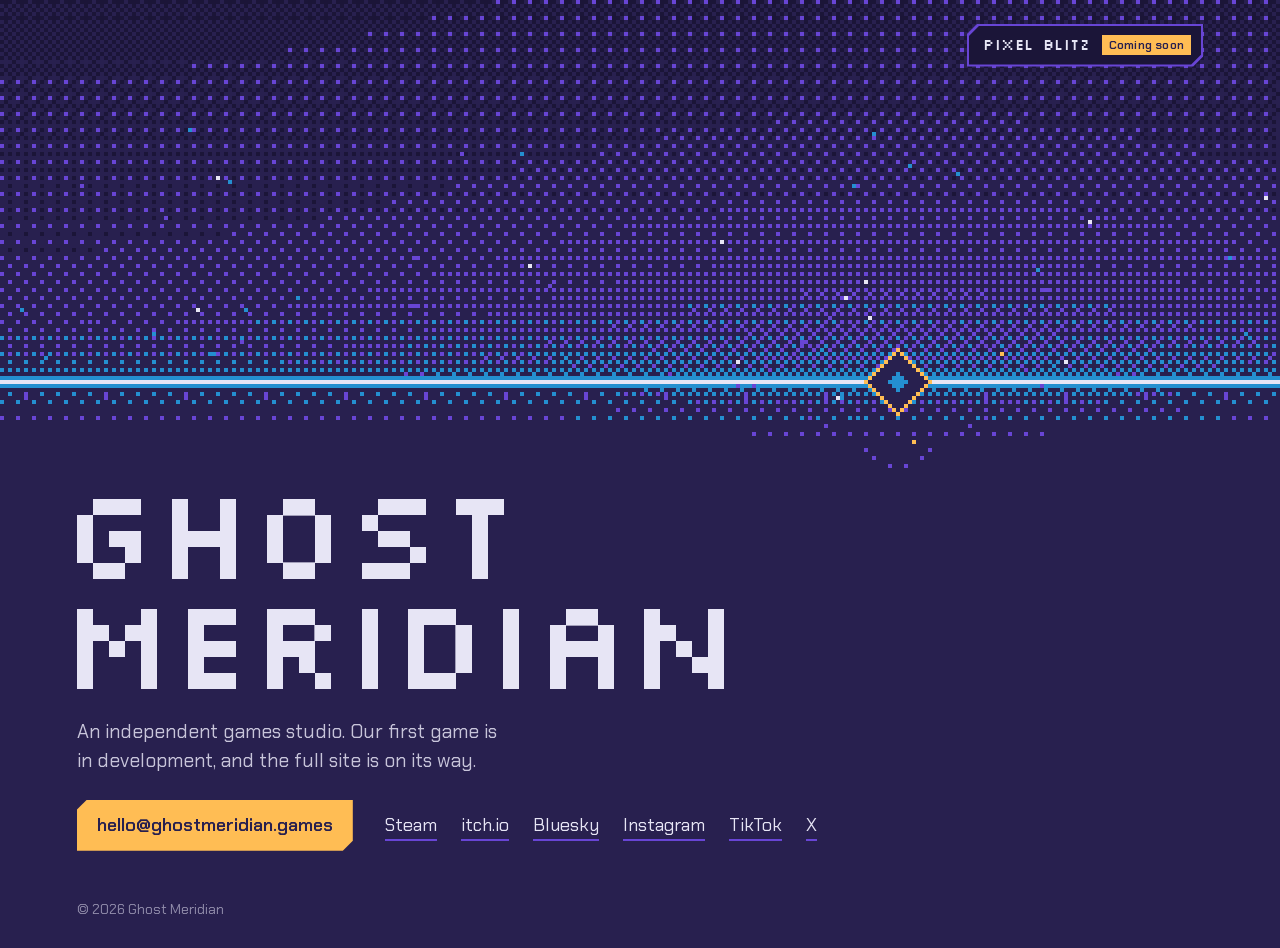
==== index.html @ 76803624 "Add the Pixel Blitz coming-soon page and a homepage tab for it; tidy the wordmark spacing" ====
<!doctype html>
<html lang="en-GB">
<head>
<meta charset="utf-8">
<meta name="viewport" content="width=device-width, initial-scale=1">
<title>Ghost Meridian</title>
<meta name="description" content="Ghost Meridian is an independent games studio. Our first game is in development.">
<meta name="theme-color" content="#28204F">
<meta property="og:type" content="website">
<meta property="og:url" content="https://ghostmeridian.games/">
<meta property="og:title" content="Ghost Meridian">
<meta property="og:description" content="An independent games studio. Our first game is in development.">
<link rel="icon" href="data:image/svg+xml,%3Csvg xmlns='http://www.w3.org/2000/svg' viewBox='0 0 16 16' shape-rendering='crispEdges'%3E%3Crect width='16' height='16' fill='%2328204F'/%3E%3Cpath d='M8 1L15 8L8 15L1 8Z' fill='%23FFBD54'/%3E%3Cpath d='M8 4L12 8L8 12L4 8Z' fill='%2328204F'/%3E%3Crect x='7' y='7' width='2' height='2' fill='%23E7E5F5'/%3E%3C/svg%3E">
<link rel="preconnect" href="https://fonts.googleapis.com">
<link rel="preconnect" href="https://fonts.gstatic.com" crossorigin>
<link href="https://fonts.googleapis.com/css2?family=Chakra+Petch:wght@400;600&family=Silkscreen&display=swap" rel="stylesheet">
<style>
  :root {
    /* Ghost Meridian colours */
    --void: #28204F;
    --void-deep: #1B1538;
    --violet: #6845D5;
    --plasma: #248FD0;
    --solar: #FFBD54;
    --pearl: #E7E5F5;
    --gutter: clamp(20px, 6vw, 96px);
    --cut: 10px;
  }

  * { box-sizing: border-box; }

  html, body {
    margin: 0;
    background: var(--void);
    color: var(--pearl);
  }

  body {
    font-family: "Chakra Petch", system-ui, sans-serif;
    font-size: 18px;
    line-height: 1.5;
    -webkit-font-smoothing: antialiased;
  }

  .hero {
    position: relative;
    min-height: 100vh;
    min-height: 100svh;
    display: flex;
    flex-direction: column;
    overflow: hidden;
  }

  #field {
    position: absolute;
    inset: 0;
    width: 100%;
    height: 100%;
    image-rendering: pixelated;
    image-rendering: crisp-edges;
    z-index: 0;
  }

  .sky {
    flex: none;
    height: 42vh;
    height: 42svh;
    min-height: 240px;
  }

  .anchor { height: 0; }

  .content {
    position: relative;
    z-index: 1;
    flex: 1;
    display: flex;
    flex-direction: column;
    gap: 24px;
    padding: 40px var(--gutter) 28px;
  }

  .wordmark {
    margin: 0;
    font-family: "Silkscreen", "Chakra Petch", monospace;
    font-weight: 400;
    font-size: clamp(50px, 10vw, 128px);
    line-height: 0.86;
    letter-spacing: -0.01em;
    color: var(--pearl);
  }

  .wordmark span { display: block; }

  .intro {
    margin: 0;
    max-width: 36ch;
    font-size: clamp(17px, 1.5vw, 20px);
    color: rgba(231, 229, 245, 0.84);
  }

  .actions {
    display: flex;
    flex-wrap: wrap;
    align-items: center;
    gap: 16px 32px;
  }

  a {
    color: var(--pearl);
    text-decoration: none;
  }

  a:focus-visible {
    outline: 2px solid var(--solar);
    outline-offset: 4px;
  }

  /* Primary action: a cut-corner plate, drawn on a pseudo-element so the
     focus outline isn't clipped away */
  .email {
    position: relative;
    isolation: isolate;
    display: inline-block;
    padding: 12px 20px;
    font-weight: 600;
    color: var(--void);
  }

  .email::before {
    content: "";
    position: absolute;
    inset: 0;
    z-index: -1;
    background: var(--solar);
    clip-path: polygon(var(--cut) 0, 100% 0, 100% calc(100% - var(--cut)), calc(100% - var(--cut)) 100%, 0 100%, 0 var(--cut));
  }

  .email:hover::before { background: var(--pearl); }

  .socials {
    display: flex;
    flex-wrap: wrap;
    gap: 8px 24px;
    margin: 0;
    padding: 0;
    list-style: none;
  }

  .socials a {
    border-bottom: 2px solid var(--violet);
    padding-bottom: 2px;
  }

  .socials a:hover {
    color: var(--solar);
    border-color: var(--solar);
  }

  footer {
    margin-top: auto;
    padding-top: 24px;
    font-size: 14px;
    color: rgba(231, 229, 245, 0.55);
  }

  /* One load moment: the meridian draws across, then the name resolves */
  @media (prefers-reduced-motion: no-preference) {
    .wordmark span {
      clip-path: inset(0 100% 0 0);
      animation: resolve 0.8s steps(12, end) forwards;
      animation-delay: 1.15s;
    }
    .wordmark span + span { animation-delay: 1.3s; }

    .intro, .actions, footer, .tabs {
      opacity: 0;
      animation: arrive 0.4s steps(4, end) forwards;
      animation-delay: 2s;
    }
  }

  @keyframes resolve { to { clip-path: inset(0 0 0 0); } }
  @keyframes arrive { to { opacity: 1; } }

  @media (max-width: 640px) {
    .sky { height: 40vh; height: 40svh; min-height: 220px; }
    .content { gap: 24px; padding-top: 36px; }
    .socials { gap: 8px 18px; }
  }

  /* Room under the meridian, and the wordmark lined up with the text below.
     Silkscreen draws each letter 0.12em in from its edge, so the name steps
     back by that much. */
  .content { padding-top: clamp(56px, 7.5vw, 112px); }
  .wordmark { margin-left: -0.12em; }

  /* Studio tabs, top right over the sky. Each tab is a cut-corner frame:
     a Violet edge (::before) with deep Void inside it (::after); the edge
     turns Solar on hover, like the links. */
  .tabs {
    position: absolute;
    z-index: 2;
    top: 0;
    left: 0;
    right: 0;
    display: flex;
    flex-wrap: wrap;
    justify-content: flex-end;
    gap: 12px;
    margin: 0;
    padding: 24px var(--gutter) 0;
    list-style: none;
  }

  .tab {
    position: relative;
    isolation: isolate;
    display: inline-flex;
    align-items: center;
    gap: 12px;
    padding: 10px 12px 10px 16px;
    font-family: "Silkscreen", "Chakra Petch", monospace;
    font-size: 15px;
    letter-spacing: 0.04em;
  }

  .tab::before,
  .tab::after {
    content: "";
    position: absolute;
    z-index: -1;
    clip-path: polygon(var(--cut) 0, 100% 0, 100% calc(100% - var(--cut)), calc(100% - var(--cut)) 100%, 0 100%, 0 var(--cut));
  }

  .tab::before { inset: 0; background: var(--violet); }
  .tab::after { inset: 2px; background: var(--void-deep); }
  .tab:hover::before { background: var(--solar); }

  .tab-tag {
    padding: 3px 7px;
    font-family: "Chakra Petch", system-ui, sans-serif;
    font-size: 12px;
    font-weight: 600;
    letter-spacing: 0.02em;
    line-height: 1.2;
    color: var(--void);
    background: var(--solar);
  }

  @media (max-width: 640px) {
    .content { padding-top: 48px; }
    .tabs { padding-top: 16px; }
    .tab { font-size: 13px; padding: 8px 10px 8px 12px; gap: 10px; }
  }
</style>
</head>
<body>
  <main class="hero">
    <canvas id="field" aria-hidden="true"></canvas>

    <nav aria-label="Ghost Meridian">
      <ul class="tabs">
        <li><a class="tab" href="/pixelblitz/">Pixel Blitz <span class="tab-tag">Coming soon</span></a></li>
      </ul>
    </nav>
    <div class="sky"></div>
    <div class="anchor" aria-hidden="true"></div>

    <div class="content">
      <h1 class="wordmark"><span>Ghost</span><span>Meridian</span></h1>

      <p class="intro">An independent games studio. Our first game is in development, and the full site is on its way.</p>

      <div class="actions">
        <a class="email" href="mailto:hello@ghostmeridian.games">hello@ghostmeridian.games</a>

        <!-- Add each profile as a list item. The list hides itself while empty.
             Example: <li><a href="https://bsky.app/profile/ghostmeridian.games">Bluesky</a></li> -->
        <ul class="socials" aria-label="Ghost Meridian elsewhere">
          <li><a href="https://steamcommunity.com/groups/GhostMeridianGames" rel="me">Steam</a></li>
          <li><a href="https://ghostmeridian.itch.io" rel="me">itch.io</a></li>
          <li><a href="https://bsky.app/profile/ghostmeridiangames.bsky.social" rel="me">Bluesky</a></li>
          <li><a href="https://www.instagram.com/ghostmeridiangames/" rel="me">Instagram</a></li>
          <li><a href="https://www.tiktok.com/@ghostmeridiangames" rel="me">TikTok</a></li>
          <li><a href="https://x.com/Ghost_Meridian" rel="me">X</a></li>
          <!-- <li><a href="YOUTUBE_URL" rel="me">YouTube</a></li> -->
        </ul>
      </div>

      <footer>© 2026 Ghost Meridian</footer>
    </div>
  </main>

<script>
(() => {
  // Hide the socials list until it has links in it
  const socials = document.querySelector('.socials');
  if (socials && !socials.querySelector('li')) socials.hidden = true;

  const canvas = document.getElementById('field');
  if (!canvas || !canvas.getContext) return;
  const ctx = canvas.getContext('2d');
  const hero = document.querySelector('.hero');
  const anchor = document.querySelector('.anchor');
  const bg = document.createElement('canvas');
  const bctx = bg.getContext('2d');
  const motionPreference = window.matchMedia('(prefers-reduced-motion: reduce)');
  let reduce = motionPreference.matches;
  let animationFrame = null;

  const PAL = {
    void:   [40, 32, 79],
    deep:   [27, 21, 56],
    violet: [104, 69, 213],
    plasma: [36, 143, 208],
    solar:  [255, 189, 84],
    pearl:  [231, 229, 245]
  };
  const css = c => `rgb(${c[0]},${c[1]},${c[2]})`;

  // 4x4 ordered dither
  const BAYER = [0, 8, 2, 10, 12, 4, 14, 6, 3, 11, 1, 9, 15, 7, 13, 5].map(v => (v + 0.5) / 16);
  const dith = (x, y) => BAYER[(y & 3) * 4 + (x & 3)];

  let PX, W, H, lineY, dX, R, spreadUp, motes = [];
  const start = performance.now();
  let last = start;

  function layout() {
    PX = window.innerWidth < 640 ? 3 : 4;
    W = Math.max(1, Math.ceil(hero.clientWidth / PX));
    H = Math.max(1, Math.ceil(hero.clientHeight / PX));
    canvas.width = bg.width = W;
    canvas.height = bg.height = H;
    lineY = Math.round(anchor.offsetTop / PX);
    dX = Math.round(W * (W * PX < 640 ? 0.78 : 0.7));
    R = PX === 3 ? 6 : 8;
    spreadUp = Math.max(16, lineY * 0.42);
    paintBackground();
    seedMotes();
  }

  function paintBackground() {
    const img = bctx.createImageData(W, H);
    const d = img.data;
    const spreadP = Math.max(4, lineY * 0.07);
    const spreadDown = Math.max(3, spreadUp * 0.12);
    const spreadX = W * 0.36;

    for (let y = 0; y < H; y++) {
      const above = y <= lineY;
      const dy = Math.abs(y - lineY);
      const sky = above ? Math.pow((lineY - y) / Math.max(1, lineY), 1.6) * 0.6 : 0;
      for (let x = 0; x < W; x++) {
        const t = BAYER[(y & 3) * 4 + (x & 3)];
        const pool = 0.4 + 0.6 * Math.exp(-Math.pow((x - dX) / spreadX, 2));
        const p = Math.exp(-dy / (above ? spreadP : spreadP * 0.5)) * pool * 0.62;
        const v = Math.exp(-dy / (above ? spreadUp : spreadDown)) * pool * 0.5;
        let c = PAL.void;
        if (p > t) c = PAL.plasma;
        else if (v > t) c = PAL.violet;
        else if (sky > t) c = PAL.deep;
        const i = (y * W + x) * 4;
        d[i] = c[0]; d[i + 1] = c[1]; d[i + 2] = c[2]; d[i + 3] = 255;
      }
    }
    bctx.putImageData(img, 0, 0);
  }

  function newMote(anywhere) {
    const r = Math.random();
    return {
      x: Math.random() * W,
      y: anywhere ? lineY - Math.random() * spreadUp * 1.5 : lineY - 2 - Math.random() * 6,
      vy: 1.2 + Math.random() * 3.5,
      drift: (Math.random() - 0.5) * 0.6,
      phase: Math.random() * Math.PI * 2,
      rate: 0.8 + Math.random() * 1.6,
      c: r < 0.2 ? PAL.pearl : r < 0.65 ? PAL.violet : PAL.plasma
    };
  }

  function seedMotes() {
    const n = Math.min(90, Math.round((W * lineY) / 500));
    motes = Array.from({ length: n }, () => newMote(true));
  }

  function px(x, y, c) {
    ctx.fillStyle = css(c);
    ctx.fillRect(x, y, 1, 1);
  }

  // flash: 0 normal; 1 the moment the line strikes (lit plate, pearl rim);
  // 2 the after-glow (a larger pearl core)
  function drawDiamond(t, flash) {
    for (let dy = -R; dy <= R; dy++) {
      const w = R - Math.abs(dy);
      const y = lineY + dy;
      ctx.fillStyle = css(flash === 1 ? PAL.solar : PAL.void);
      ctx.fillRect(dX - w, y, w * 2 + 1, 1);
      ctx.fillStyle = css(flash === 1 ? PAL.pearl : PAL.solar);
      ctx.fillRect(dX - w, y, 1, 1);
      ctx.fillRect(dX + w, y, 1, 1);
    }
    // Core: a slow two-step pulse
    const on = reduce || Math.floor(t / 1.2) % 2 === 0;
    ctx.fillStyle = css(flash ? PAL.pearl : (on ? PAL.pearl : PAL.plasma));
    const cr = flash === 2 ? 3 : 2;
    for (let dy = -cr; dy <= cr; dy++) {
      const w = cr - Math.abs(dy);
      ctx.fillRect(dX - w, lineY + dy, w * 2 + 1, 1);
    }
  }

  // The strike: when the meridian reaches the diamond, a flattened ring of
  // light spreads out and dithers away, a flare runs along the line (and
  // briefly up and down), and sparks fly off and fade pixel by pixel.
  // Sizes follow the diamond's radius, so it scales with PX; the timing is
  // stepped at 20 frames a second, like the rest of the motion.
  let strikeT = null, sparks = [];

  function spawnSparks() {
    const k = R / 8;
    sparks = Array.from({ length: 34 }, () => {
      const a = Math.random() * Math.PI * 2;
      const s = (28 + Math.random() * 62) * k;
      const r = Math.random();
      return {
        x: dX + Math.cos(a) * 3,
        y: lineY + Math.sin(a) * 3,
        vx: Math.cos(a) * s * 1.5,
        vy: Math.sin(a) * s * 0.75 - 6 * k,
        life: 0.55 + Math.random() * 0.75,
        age: 0,
        c: r < 0.3 ? PAL.pearl : r < 0.65 ? PAL.solar : PAL.plasma,
        tail: Math.random() < 0.45
      };
    });
  }

  function drawStrike(t) {
    const a = Math.floor((t - strikeT) * 20) / 20;
    // the ring
    if (a < 0.75) {
      const k = a / 0.75;
      const r = R + 2 + Math.round(k * R * 4.25);
      const fade = 1 - k;
      const c = a < 0.18 ? PAL.pearl : a < 0.4 ? PAL.solar : a < 0.58 ? PAL.plasma : PAL.violet;
      for (let i = 0; i <= r; i++) {
        const ox = i;
        const oy = Math.round((r - i) * 0.6);
        for (const [x, y] of [[dX + ox, lineY - oy], [dX - ox, lineY - oy], [dX + ox, lineY + oy], [dX - ox, lineY + oy]]) {
          if (y >= 0 && y < H && dith(x, y) < fade) px(x, y, c);
        }
      }
    }
    // the flare along the line, and a shorter one up and down
    if (a < 0.5) {
      const L = Math.round(Math.sin(Math.PI * a / 0.5) * R * 8.75);
      const V = Math.round(L * 0.22);
      for (let d = R + 1; d <= R + L; d++) {
        const f = 1 - (d - R) / Math.max(1, L);
        const c = f > 0.6 ? PAL.pearl : PAL.solar;
        if (dith(dX + d, lineY) < f + 0.15) px(dX + d, lineY, c);
        if (dith(dX - d, lineY) < f + 0.15) px(dX - d, lineY, c);
        if (f > 0.5) {
          if (dith(dX + d, lineY - 1) < f - 0.3) px(dX + d, lineY - 1, PAL.solar);
          if (dith(dX - d, lineY + 1) < f - 0.3) px(dX - d, lineY + 1, PAL.solar);
        }
      }
      for (let d = R + 1; d <= R + V; d++) {
        const f = 1 - (d - R) / Math.max(1, V);
        const c = f > 0.5 ? PAL.pearl : PAL.solar;
        if (dith(dX, lineY - d) < f + 0.1) px(dX, lineY - d, c);
        if (dith(dX, lineY + d) < f + 0.1) px(dX, lineY + d, c);
      }
    }
    return a;
  }

  function drawSparks(dt) {
    for (const s of sparks) {
      if (s.age >= s.life) continue;
      s.age += dt;
      const drag = Math.pow(0.12, dt);   // they slow quickly
      s.vx *= drag;
      s.vy = s.vy * drag - 10 * (R / 8) * dt;   // and drift up a touch, like the motes
      const ox = s.x, oy = s.y;
      s.x += s.vx * dt;
      s.y += s.vy * dt;
      const left = 1 - s.age / s.life;
      const x = Math.round(s.x), y = Math.round(s.y);
      if (dith(x, y) < left + 0.1 && (left > 0.35 || Math.floor(s.age * 20) % 2 === 0)) {
        px(x, y, left < 0.3 ? PAL.violet : s.c);
        if (s.tail && left > 0.5) {
          const tx = Math.round((ox + s.x) / 2 - s.vx * 0.02);
          const ty = Math.round((oy + s.y) / 2 - s.vy * 0.02);
          if (tx !== x || ty !== y) px(tx, ty, PAL.plasma);
        }
      }
    }
  }

  function frame(now) {
    animationFrame = null;
    const t = (now - start) / 1000;
    const dt = Math.min(0.05, (now - last) / 1000);
    last = now;

    ctx.drawImage(bg, 0, 0);

    // Motes rising off the meridian
    for (const m of motes) {
      if (!reduce) {
        m.y -= m.vy * dt;
        m.x += m.drift * dt;
        if (m.y < lineY - spreadUp * 1.6 || m.y < 0) Object.assign(m, newMote(false));
      }
      if (Math.sin(t * m.rate + m.phase) > -0.35) {
        ctx.fillStyle = css(m.c);
        ctx.fillRect(Math.round(m.x), Math.round(m.y), 1, 1);
      }
    }

    // The meridian draws across in steps
    const reveal = reduce ? 1 : Math.min(1, t / 1.1);
    const lx = Math.round(W * Math.floor(reveal * 28) / 28);
    ctx.fillStyle = css(PAL.plasma);
    ctx.fillRect(0, lineY - 1, lx, 1);
    ctx.fillRect(0, lineY + 1, lx, 1);
    ctx.fillStyle = css(PAL.pearl);
    ctx.fillRect(0, lineY, lx, 1);

    ctx.fillStyle = css(PAL.violet);
    for (let x = 6; x < lx; x += 20) ctx.fillRect(x, lineY + 3, 1, 2);

    // The strike, once, as the line reaches the diamond (not with reduced motion)
    if (lx >= dX && strikeT === null && !reduce) {
      strikeT = t;
      spawnSparks();
    }
    let flash = 0;
    if (strikeT !== null && !reduce) {
      const a = drawStrike(t);
      flash = a < 0.12 ? 1 : a < 0.45 ? 2 : 0;
    }

    if (lx >= dX) drawDiamond(t, flash);
    if (strikeT !== null && !reduce) drawSparks(dt);

    if (!reduce) animationFrame = requestAnimationFrame(frame);
  }

  let pending = false;
  function onResize() {
    if (pending) return;
    pending = true;
    requestAnimationFrame(() => {
      pending = false;
      layout();
      if (reduce) frame(performance.now());
    });
  }

  motionPreference.addEventListener('change', event => {
    reduce = event.matches;
    if (animationFrame !== null) cancelAnimationFrame(animationFrame);
    if (reduce) sparks = [];
    last = performance.now();
    frame(last);
  });

  layout();
  if (reduce) frame(performance.now());
  else animationFrame = requestAnimationFrame(frame);

  if ('ResizeObserver' in window) new ResizeObserver(onResize).observe(hero);
  else window.addEventListener('resize', onResize);
})();
</script>
</body>
</html>
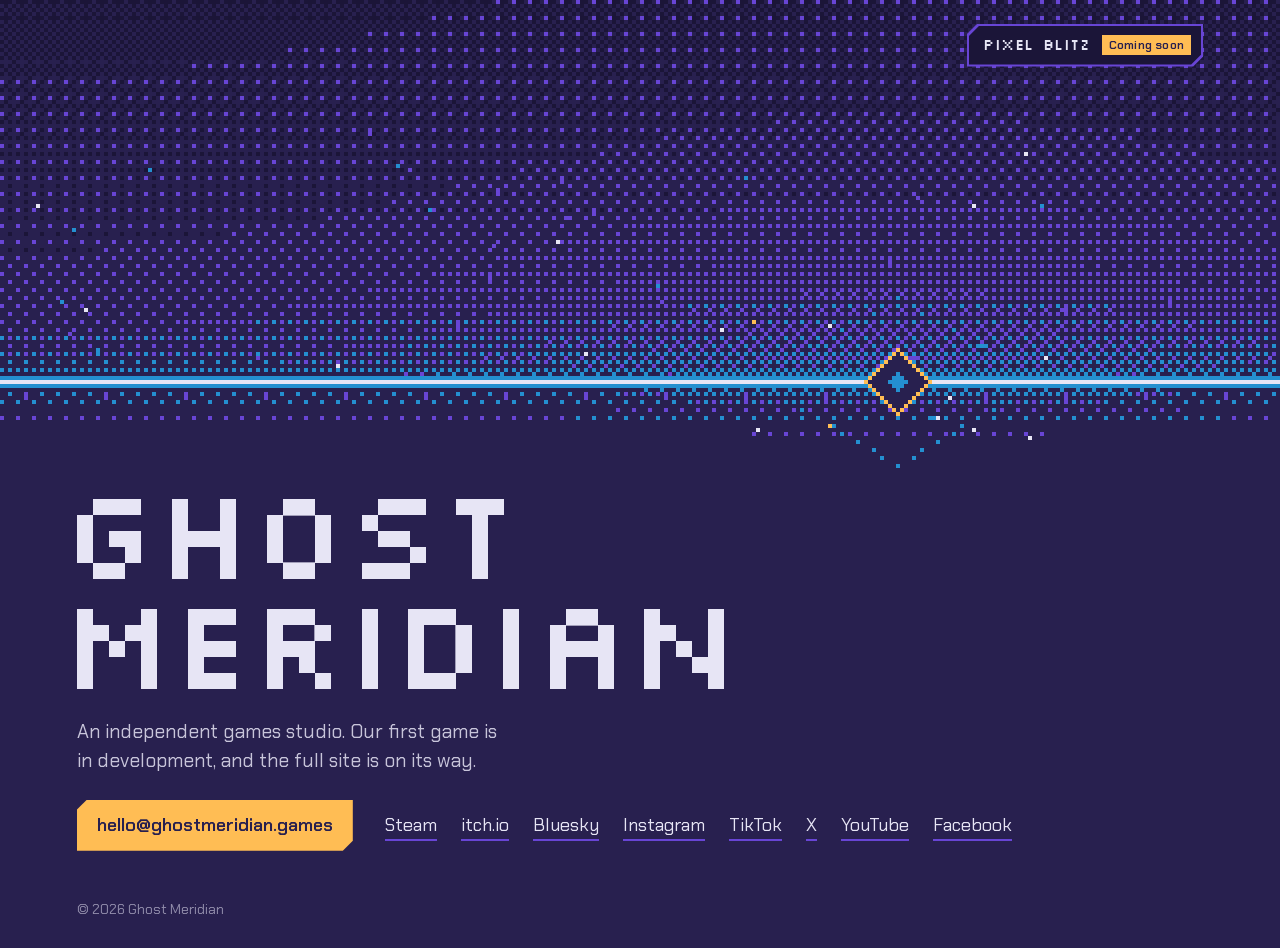
==== commit 81bdf1c6: "Add YouTube and Facebook social links" ====
--- a/index.html
+++ b/index.html
@@ -284,7 +284,8 @@
           <li><a href="https://www.instagram.com/ghostmeridiangames/" rel="me">Instagram</a></li>
           <li><a href="https://www.tiktok.com/@ghostmeridiangames" rel="me">TikTok</a></li>
           <li><a href="https://x.com/Ghost_Meridian" rel="me">X</a></li>
-          <!-- <li><a href="YOUTUBE_URL" rel="me">YouTube</a></li> -->
+          <li><a href="https://www.youtube.com/@GhostMeridianGames" rel="me">YouTube</a></li>
+          <li><a href="https://www.facebook.com/ghostmeridiangames/" rel="me">Facebook</a></li>
         </ul>
       </div>
 
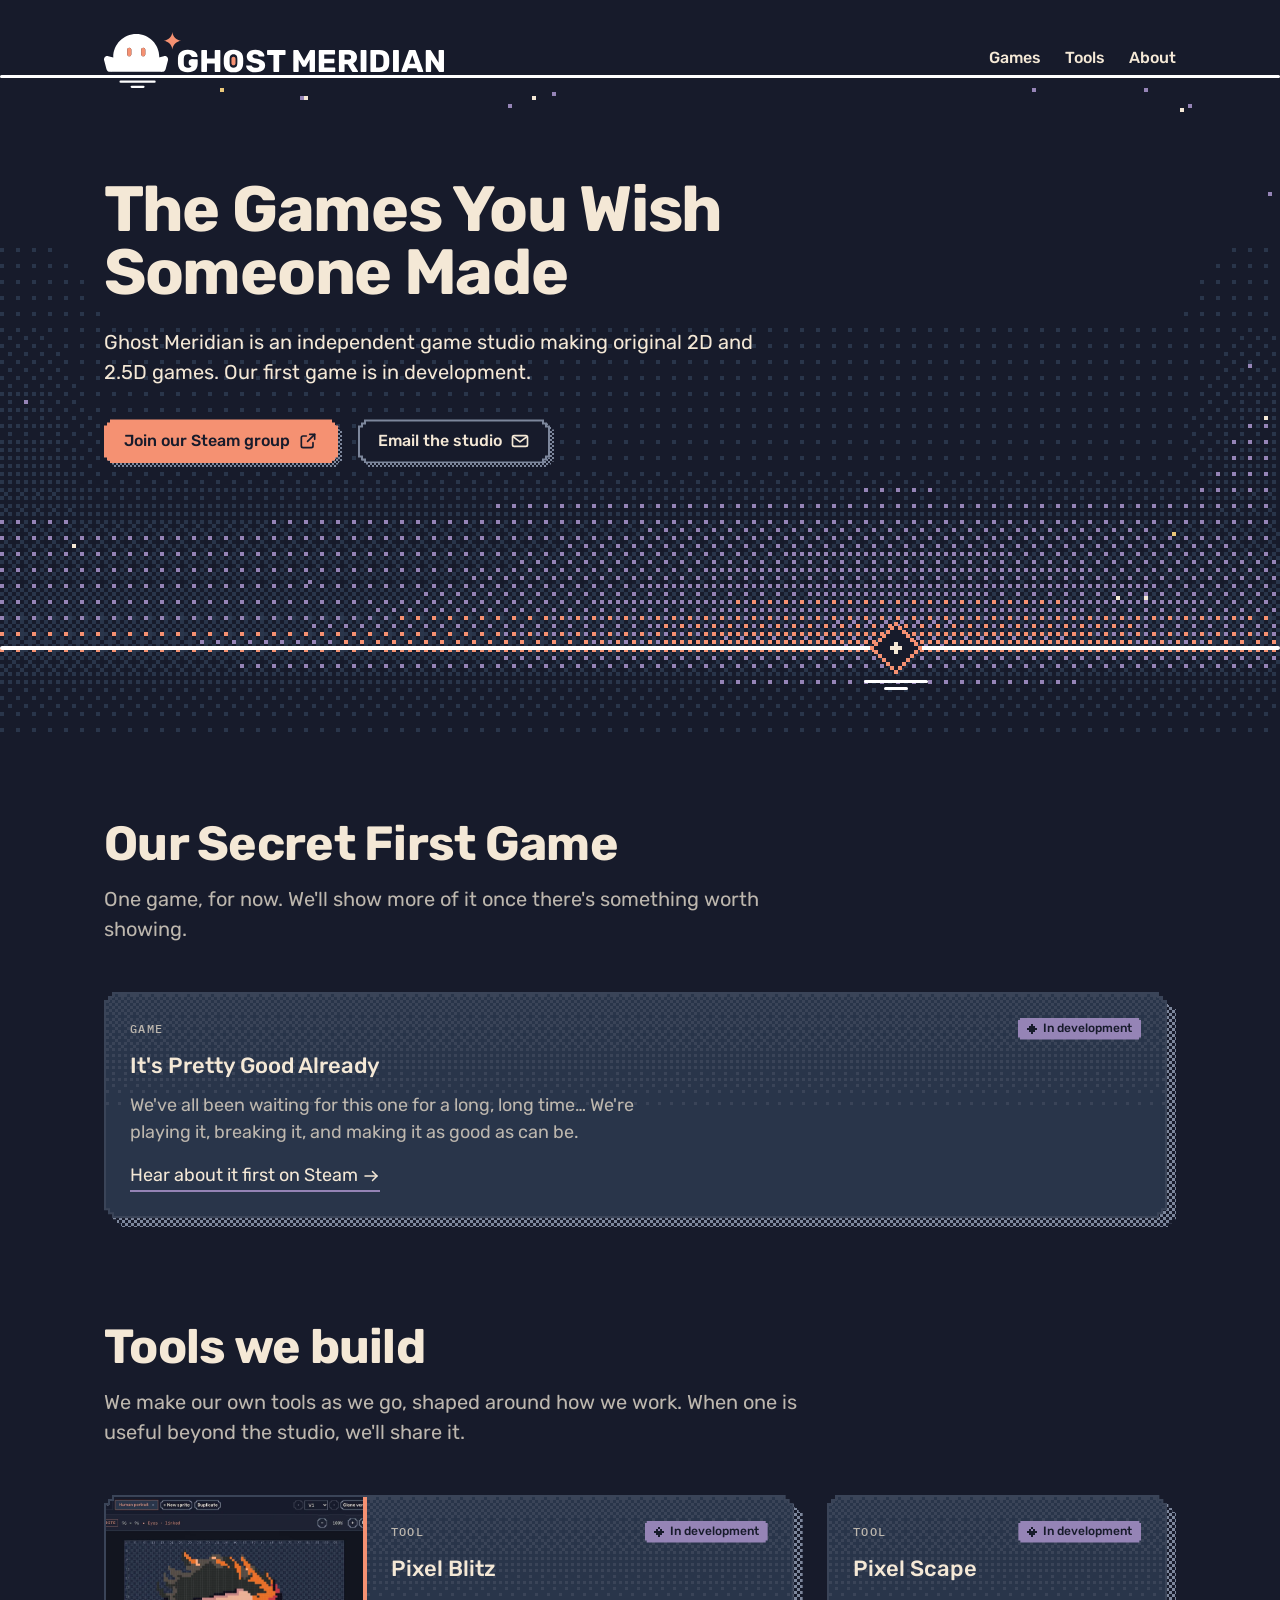
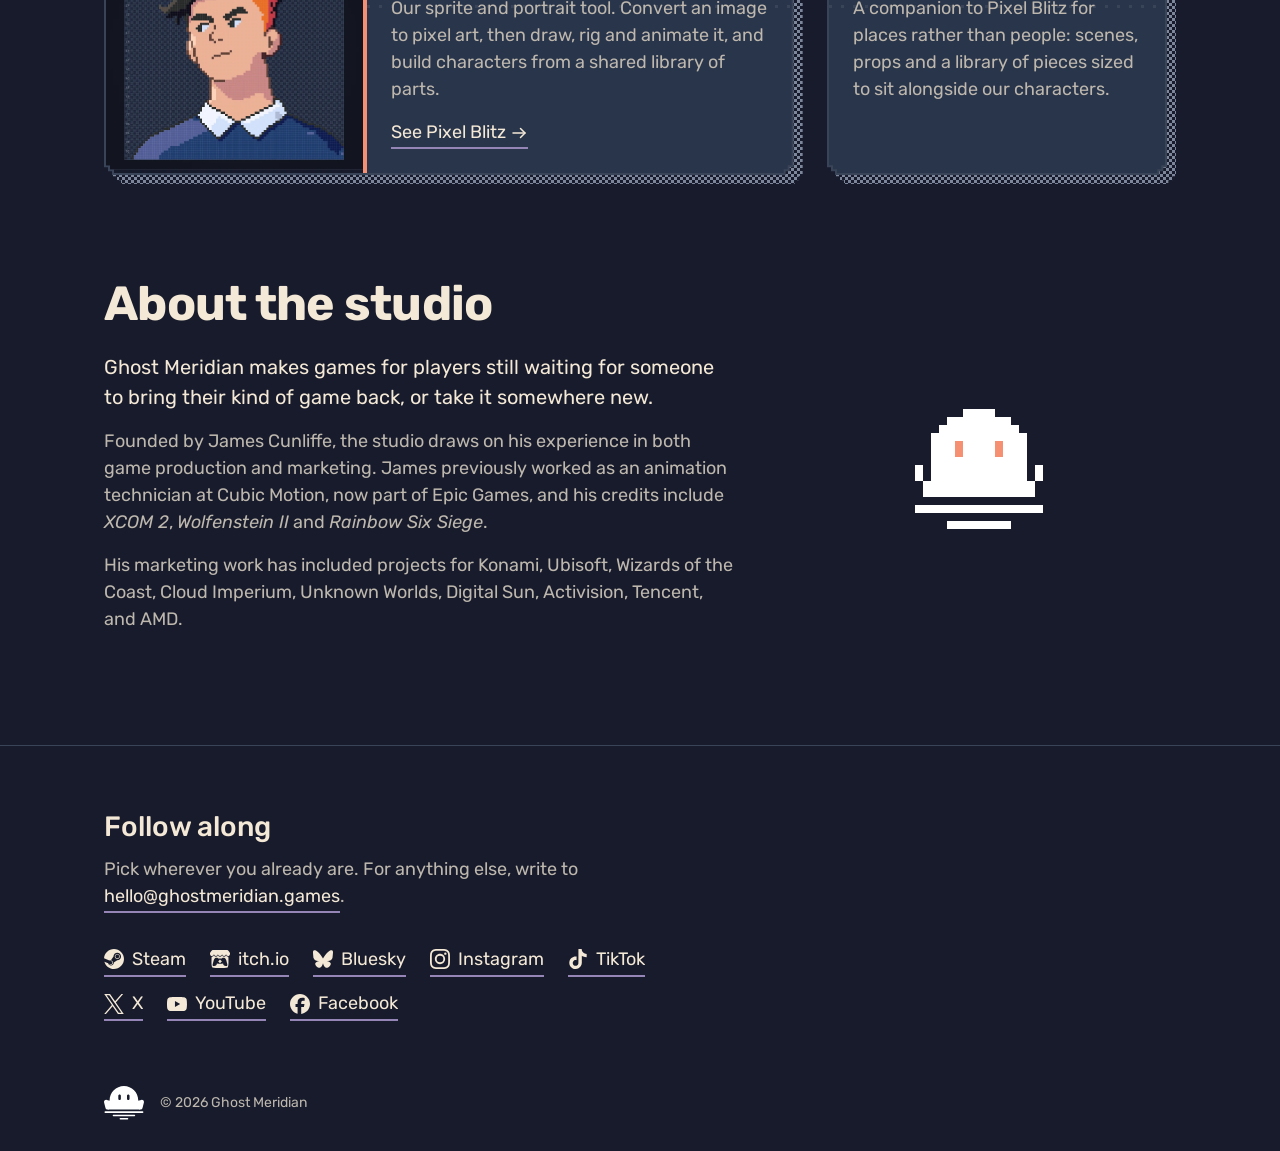
==== commit b63a709e: "feat: revamp studio and Pixel Blitz marketing pages" ====
--- a/index.html
+++ b/index.html
@@ -4,581 +4,166 @@
 <meta charset="utf-8">
 <meta name="viewport" content="width=device-width, initial-scale=1">
 <title>Ghost Meridian</title>
-<meta name="description" content="Ghost Meridian is an independent games studio. Our first game is in development.">
-<meta name="theme-color" content="#28204F">
+<meta name="description" content="Ghost Meridian is an independent game studio making original 2D and 2.5D games. Our first game is in development.">
+<meta name="theme-color" content="#171B2B">
 <meta property="og:type" content="website">
 <meta property="og:url" content="https://ghostmeridian.games/">
 <meta property="og:title" content="Ghost Meridian">
-<meta property="og:description" content="An independent games studio. Our first game is in development.">
-<link rel="icon" href="data:image/svg+xml,%3Csvg xmlns='http://www.w3.org/2000/svg' viewBox='0 0 16 16' shape-rendering='crispEdges'%3E%3Crect width='16' height='16' fill='%2328204F'/%3E%3Cpath d='M8 1L15 8L8 15L1 8Z' fill='%23FFBD54'/%3E%3Cpath d='M8 4L12 8L8 12L4 8Z' fill='%2328204F'/%3E%3Crect x='7' y='7' width='2' height='2' fill='%23E7E5F5'/%3E%3C/svg%3E">
-<link rel="preconnect" href="https://fonts.googleapis.com">
-<link rel="preconnect" href="https://fonts.gstatic.com" crossorigin>
-<link href="https://fonts.googleapis.com/css2?family=Chakra+Petch:wght@400;600&family=Silkscreen&display=swap" rel="stylesheet">
-<style>
-  :root {
-    /* Ghost Meridian colours */
-    --void: #28204F;
-    --void-deep: #1B1538;
-    --violet: #6845D5;
-    --plasma: #248FD0;
-    --solar: #FFBD54;
-    --pearl: #E7E5F5;
-    --gutter: clamp(20px, 6vw, 96px);
-    --cut: 10px;
-  }
-
-  * { box-sizing: border-box; }
-
-  html, body {
-    margin: 0;
-    background: var(--void);
-    color: var(--pearl);
-  }
-
-  body {
-    font-family: "Chakra Petch", system-ui, sans-serif;
-    font-size: 18px;
-    line-height: 1.5;
-    -webkit-font-smoothing: antialiased;
-  }
-
-  .hero {
-    position: relative;
-    min-height: 100vh;
-    min-height: 100svh;
-    display: flex;
-    flex-direction: column;
-    overflow: hidden;
-  }
-
-  #field {
-    position: absolute;
-    inset: 0;
-    width: 100%;
-    height: 100%;
-    image-rendering: pixelated;
-    image-rendering: crisp-edges;
-    z-index: 0;
-  }
-
-  .sky {
-    flex: none;
-    height: 42vh;
-    height: 42svh;
-    min-height: 240px;
-  }
-
-  .anchor { height: 0; }
-
-  .content {
-    position: relative;
-    z-index: 1;
-    flex: 1;
-    display: flex;
-    flex-direction: column;
-    gap: 24px;
-    padding: 40px var(--gutter) 28px;
-  }
-
-  .wordmark {
-    margin: 0;
-    font-family: "Silkscreen", "Chakra Petch", monospace;
-    font-weight: 400;
-    font-size: clamp(50px, 10vw, 128px);
-    line-height: 0.86;
-    letter-spacing: -0.01em;
-    color: var(--pearl);
-  }
-
-  .wordmark span { display: block; }
-
-  .intro {
-    margin: 0;
-    max-width: 36ch;
-    font-size: clamp(17px, 1.5vw, 20px);
-    color: rgba(231, 229, 245, 0.84);
-  }
-
-  .actions {
-    display: flex;
-    flex-wrap: wrap;
-    align-items: center;
-    gap: 16px 32px;
-  }
-
-  a {
-    color: var(--pearl);
-    text-decoration: none;
-  }
-
-  a:focus-visible {
-    outline: 2px solid var(--solar);
-    outline-offset: 4px;
-  }
-
-  /* Primary action: a cut-corner plate, drawn on a pseudo-element so the
-     focus outline isn't clipped away */
-  .email {
-    position: relative;
-    isolation: isolate;
-    display: inline-block;
-    padding: 12px 20px;
-    font-weight: 600;
-    color: var(--void);
-  }
-
-  .email::before {
-    content: "";
-    position: absolute;
-    inset: 0;
-    z-index: -1;
-    background: var(--solar);
-    clip-path: polygon(var(--cut) 0, 100% 0, 100% calc(100% - var(--cut)), calc(100% - var(--cut)) 100%, 0 100%, 0 var(--cut));
-  }
-
-  .email:hover::before { background: var(--pearl); }
-
-  .socials {
-    display: flex;
-    flex-wrap: wrap;
-    gap: 8px 24px;
-    margin: 0;
-    padding: 0;
-    list-style: none;
-  }
-
-  .socials a {
-    border-bottom: 2px solid var(--violet);
-    padding-bottom: 2px;
-  }
-
-  .socials a:hover {
-    color: var(--solar);
-    border-color: var(--solar);
-  }
-
-  footer {
-    margin-top: auto;
-    padding-top: 24px;
-    font-size: 14px;
-    color: rgba(231, 229, 245, 0.55);
-  }
-
-  /* One load moment: the meridian draws across, then the name resolves */
-  @media (prefers-reduced-motion: no-preference) {
-    .wordmark span {
-      clip-path: inset(0 100% 0 0);
-      animation: resolve 0.8s steps(12, end) forwards;
-      animation-delay: 1.15s;
-    }
-    .wordmark span + span { animation-delay: 1.3s; }
-
-    .intro, .actions, footer, .tabs {
-      opacity: 0;
-      animation: arrive 0.4s steps(4, end) forwards;
-      animation-delay: 2s;
-    }
-  }
-
-  @keyframes resolve { to { clip-path: inset(0 0 0 0); } }
-  @keyframes arrive { to { opacity: 1; } }
-
-  @media (max-width: 640px) {
-    .sky { height: 40vh; height: 40svh; min-height: 220px; }
-    .content { gap: 24px; padding-top: 36px; }
-    .socials { gap: 8px 18px; }
-  }
-
-  /* Room under the meridian, and the wordmark lined up with the text below.
-     Silkscreen draws each letter 0.12em in from its edge, so the name steps
-     back by that much. */
-  .content { padding-top: clamp(56px, 7.5vw, 112px); }
-  .wordmark { margin-left: -0.12em; }
-
-  /* Studio tabs, top right over the sky. Each tab is a cut-corner frame:
-     a Violet edge (::before) with deep Void inside it (::after); the edge
-     turns Solar on hover, like the links. */
-  .tabs {
-    position: absolute;
-    z-index: 2;
-    top: 0;
-    left: 0;
-    right: 0;
-    display: flex;
-    flex-wrap: wrap;
-    justify-content: flex-end;
-    gap: 12px;
-    margin: 0;
-    padding: 24px var(--gutter) 0;
-    list-style: none;
-  }
-
-  .tab {
-    position: relative;
-    isolation: isolate;
-    display: inline-flex;
-    align-items: center;
-    gap: 12px;
-    padding: 10px 12px 10px 16px;
-    font-family: "Silkscreen", "Chakra Petch", monospace;
-    font-size: 15px;
-    letter-spacing: 0.04em;
-  }
-
-  .tab::before,
-  .tab::after {
-    content: "";
-    position: absolute;
-    z-index: -1;
-    clip-path: polygon(var(--cut) 0, 100% 0, 100% calc(100% - var(--cut)), calc(100% - var(--cut)) 100%, 0 100%, 0 var(--cut));
-  }
-
-  .tab::before { inset: 0; background: var(--violet); }
-  .tab::after { inset: 2px; background: var(--void-deep); }
-  .tab:hover::before { background: var(--solar); }
-
-  .tab-tag {
-    padding: 3px 7px;
-    font-family: "Chakra Petch", system-ui, sans-serif;
-    font-size: 12px;
-    font-weight: 600;
-    letter-spacing: 0.02em;
-    line-height: 1.2;
-    color: var(--void);
-    background: var(--solar);
-  }
-
-  @media (max-width: 640px) {
-    .content { padding-top: 48px; }
-    .tabs { padding-top: 16px; }
-    .tab { font-size: 13px; padding: 8px 10px 8px 12px; gap: 10px; }
-  }
-</style>
+<meta property="og:description" content="An independent game studio making original 2D and 2.5D games. Our first game is in development.">
+<meta property="og:image" content="https://ghostmeridian.games/assets/img/og-image.png">
+<meta property="og:image:width" content="1200">
+<meta property="og:image:height" content="630">
+<meta property="og:image:alt" content="The Ghost Meridian logo above a pixel-art horizon at dusk.">
+<meta name="twitter:card" content="summary_large_image">
+<link rel="icon" href="assets/img/favicon.svg" type="image/svg+xml">
+<link rel="preload" href="assets/fonts/Rubik-700.woff2" as="font" type="font/woff2" crossorigin>
+<link rel="preload" href="assets/fonts/Rubik-400.woff2" as="font" type="font/woff2" crossorigin>
+<link rel="stylesheet" href="assets/css/tokens.css">
+<link rel="stylesheet" href="assets/css/components.css">
+<link rel="stylesheet" href="assets/css/site.css">
+<script>
+  // Hold the meridian back for its load moment; if the script never runs, show it anyway
+  (function (d) {
+    if (window.matchMedia && matchMedia('(prefers-reduced-motion: reduce)').matches) return;
+    d.classList.add('js-horizon');
+    setTimeout(function () { if (!d.classList.contains('horizon-done')) { d.classList.remove('js-horizon'); d.classList.add('horizon-done'); } }, 4000);
+  })(document.documentElement);
+</script>
 </head>
 <body>
-  <main class="hero">
-    <canvas id="field" aria-hidden="true"></canvas>
+<a class="skip-link" href="#main">Skip to content</a>
 
-    <nav aria-label="Ghost Meridian">
-      <ul class="tabs">
-        <li><a class="tab" href="/pixelblitz/">Pixel Blitz <span class="tab-tag">Coming soon</span></a></li>
-      </ul>
+<header class="site-top">
+  <div class="gm-masthead">
+    <span class="gm-masthead-line" aria-hidden="true"></span>
+    <a class="gm-masthead-home" href="/"><svg xmlns="http://www.w3.org/2000/svg" viewBox="0 0 637.05 104.79" role="img" aria-label="Ghost Meridian" class="gm-logo" focusable="false"><g class="gm-logo-ink"><path d="M156.72,75.53c-3.73,0-6.94-.62-9.63-1.85-2.69-1.24-4.77-3.04-6.24-5.42-1.47-2.37-2.29-5.27-2.44-8.68-.04-1.69-.06-3.48-.06-5.39s.02-3.72.06-5.45c.16-3.33.98-6.16,2.47-8.48,1.49-2.32,3.59-4.08,6.3-5.3,2.71-1.22,5.89-1.83,9.54-1.83,2.94,0,5.55.36,7.83,1.09,2.28.73,4.19,1.7,5.74,2.91,1.55,1.22,2.74,2.55,3.56,4s1.26,2.88,1.3,4.3c0,.35-.13.65-.38.88-.26.24-.56.35-.91.35h-8.6c-.43,0-.76-.07-.97-.21-.22-.14-.4-.34-.56-.62-.27-.59-.68-1.21-1.21-1.85s-1.26-1.21-2.18-1.68c-.92-.47-2.13-.71-3.62-.71-2.2,0-3.94.59-5.24,1.77-1.3,1.18-2,3.06-2.12,5.65-.12,3.38-.12,6.79,0,10.25.12,2.75.84,4.73,2.18,5.95,1.33,1.22,3.12,1.83,5.36,1.83,1.45,0,2.76-.25,3.92-.77,1.16-.51,2.07-1.3,2.74-2.38.67-1.08,1-2.46,1-4.15v-1.12h.14c-.43,0-.79-.15-1.06-.44-.28-.29-.41-.66-.41-1.09v-4.36c0-.43.14-.79.41-1.09.27-.29.63-.44,1.06-.44h9.16c.43,0,.78.15,1.06.44.27.29.41.66.41,1.09v6.71c0,3.38-.77,6.26-2.3,8.65-1.53,2.4-3.7,4.23-6.51,5.51-2.81,1.28-6.07,1.91-9.8,1.91Z"/><path d="M183.57,74.94c-.43,0-.79-.14-1.06-.41-.27-.27-.41-.63-.41-1.06v-38.27c0-.43.14-.78.41-1.06.27-.27.63-.41,1.06-.41h7.6c.43,0,.79.14,1.09.41.29.28.44.63.44,1.06v14.19h14.48v-14.19c0-.43.14-.78.41-1.06.27-.27.63-.41,1.06-.41h7.6c.43,0,.78.14,1.06.41.27.28.41.63.41,1.06v38.27c0,.39-.14.74-.41,1.03-.28.29-.63.44-1.06.44h-7.6c-.43,0-.79-.15-1.06-.44-.27-.29-.41-.64-.41-1.03v-14.66h-14.48v14.66c0,.39-.15.74-.44,1.03-.29.29-.66.44-1.09.44h-7.6Z"/><path d="M242.29,75.53c-3.61,0-6.75-.59-9.42-1.77-2.67-1.18-4.75-2.95-6.24-5.33-1.49-2.37-2.32-5.35-2.47-8.92-.04-1.69-.06-3.39-.06-5.09s.02-3.41.06-5.09c.16-3.53.99-6.51,2.5-8.92,1.51-2.41,3.61-4.23,6.3-5.45,2.69-1.22,5.8-1.83,9.33-1.83s6.69.61,9.36,1.83c2.67,1.22,4.77,3.03,6.3,5.45s2.35,5.39,2.47,8.92c.08,1.69.12,3.39.12,5.09s-.04,3.41-.12,5.09c-.12,3.57-.93,6.55-2.44,8.92-1.51,2.38-3.6,4.15-6.27,5.33-2.67,1.18-5.81,1.77-9.42,1.77ZM242.29,67.05c2.08,0,3.78-.63,5.09-1.88,1.31-1.26,2.01-3.26,2.09-6.01.08-1.73.12-3.36.12-4.89s-.04-3.12-.12-4.77c-.08-1.84-.42-3.35-1.03-4.5-.61-1.16-1.44-2.01-2.5-2.56-1.06-.55-2.28-.82-3.65-.82s-2.53.28-3.59.82c-1.06.55-1.9,1.4-2.53,2.56-.63,1.16-.98,2.66-1.06,4.5-.04,1.65-.06,3.24-.06,4.77s.02,3.16.06,4.89c.12,2.75.83,4.75,2.15,6.01,1.31,1.26,2.99,1.88,5.03,1.88Z"/><path d="M283.74,75.53c-3.93,0-7.18-.56-9.77-1.68-2.59-1.12-4.55-2.58-5.89-4.39-1.33-1.8-2.04-3.73-2.12-5.77,0-.31.13-.6.38-.85s.56-.38.91-.38h7.42c.55,0,.97.1,1.27.29s.56.45.79.77c.31.59.76,1.16,1.32,1.71.57.55,1.32.99,2.27,1.33.94.33,2.08.5,3.42.5,2.28,0,3.99-.35,5.15-1.06,1.16-.71,1.74-1.67,1.74-2.88,0-.9-.31-1.63-.94-2.18-.63-.55-1.64-1.05-3.03-1.5-1.39-.45-3.25-.91-5.56-1.38-2.98-.63-5.53-1.44-7.62-2.44-2.1-1-3.7-2.32-4.8-3.94-1.1-1.63-1.65-3.66-1.65-6.09s.68-4.53,2.03-6.42c1.35-1.88,3.25-3.36,5.68-4.42,2.43-1.06,5.32-1.59,8.66-1.59,2.71,0,5.09.35,7.15,1.06,2.06.71,3.8,1.65,5.21,2.83,1.41,1.18,2.48,2.42,3.21,3.74.73,1.32,1.11,2.6,1.15,3.86,0,.31-.11.6-.32.85-.22.26-.52.38-.91.38h-7.77c-.43,0-.81-.08-1.12-.24-.31-.16-.59-.41-.82-.77-.24-.86-.85-1.62-1.85-2.27s-2.31-.97-3.92-.97c-1.73,0-3.07.3-4.03.91-.96.61-1.44,1.54-1.44,2.8,0,.79.27,1.47.79,2.06s1.41,1.1,2.65,1.53c1.24.43,2.93.88,5.09,1.35,3.57.67,6.46,1.5,8.66,2.5,2.2,1,3.82,2.3,4.86,3.89,1.04,1.59,1.56,3.58,1.56,5.98,0,2.67-.77,4.97-2.3,6.89-1.53,1.92-3.62,3.41-6.27,4.45-2.65,1.04-5.72,1.56-9.21,1.56Z"/><path d="M318.54,74.94c-.43,0-.79-.15-1.06-.44-.28-.29-.41-.64-.41-1.03v-30.5h-10.48c-.43,0-.79-.15-1.06-.44-.27-.29-.41-.64-.41-1.03v-6.3c0-.43.14-.78.41-1.06.27-.27.63-.41,1.06-.41h31.68c.43,0,.78.14,1.06.41.27.28.41.63.41,1.06v6.3c0,.39-.14.74-.41,1.03-.27.29-.63.44-1.06.44h-10.48v30.5c0,.39-.14.74-.41,1.03-.28.29-.63.44-1.06.44h-7.77Z"/><path d="M355.75,74.94c-.39,0-.74-.15-1.03-.44-.29-.29-.44-.64-.44-1.03v-38.27c0-.43.15-.78.44-1.06.29-.27.64-.41,1.03-.41h6.36c.67,0,1.16.17,1.47.5.31.33.51.6.59.79l10.36,18.55,10.36-18.55c.12-.2.32-.46.62-.79.29-.33.77-.5,1.44-.5h6.3c.43,0,.79.14,1.09.41.29.28.44.63.44,1.06v38.27c0,.39-.15.74-.44,1.03-.29.29-.66.44-1.09.44h-7.01c-.43,0-.79-.15-1.09-.44-.29-.29-.44-.64-.44-1.03v-22.08l-6.59,12.31c-.2.35-.45.67-.77.94-.31.28-.75.41-1.3.41h-3.06c-.55,0-.98-.14-1.29-.41-.31-.27-.57-.59-.77-.94l-6.65-12.31v22.08c0,.39-.14.74-.41,1.03-.27.29-.63.44-1.06.44h-7.07Z"/><path d="M403.39,74.94c-.43,0-.79-.15-1.06-.44-.27-.29-.41-.64-.41-1.03v-38.27c0-.43.14-.78.41-1.06.27-.27.63-.41,1.06-.41h27.5c.43,0,.78.14,1.06.41.27.28.41.63.41,1.06v5.54c0,.43-.14.79-.41,1.06-.27.28-.63.41-1.06.41h-18.78v7.95h17.49c.43,0,.78.15,1.06.44.27.29.41.66.41,1.09v5.12c0,.39-.14.74-.41,1.03-.28.29-.63.44-1.06.44h-17.49v8.18h19.25c.43,0,.78.14,1.06.41.27.28.41.63.41,1.06v5.53c0,.39-.14.74-.41,1.03-.27.29-.63.44-1.06.44h-27.97Z"/><path d="M441.02,74.94c-.43,0-.79-.15-1.06-.44-.27-.29-.41-.64-.41-1.03v-38.27c0-.43.14-.78.41-1.06.27-.27.63-.41,1.06-.41h16.02c5.1,0,9.11,1.17,12.01,3.5,2.9,2.34,4.36,5.64,4.36,9.92,0,2.79-.67,5.14-2,7.07-1.33,1.92-3.1,3.38-5.3,4.36l9.07,14.48c.12.24.18.45.18.65,0,.31-.13.6-.38.85s-.54.38-.85.38h-7.83c-.75,0-1.3-.19-1.65-.56-.35-.37-.61-.71-.77-1.03l-7.71-12.95h-6.01v13.07c0,.39-.15.74-.44,1.03-.29.29-.66.44-1.09.44h-7.6ZM450.14,52.03h6.77c1.84,0,3.23-.45,4.15-1.35.92-.9,1.38-2.12,1.38-3.65s-.44-2.77-1.32-3.71c-.88-.94-2.29-1.41-4.21-1.41h-6.77v10.13Z"/><path d="M481.7,74.94c-.43,0-.79-.15-1.06-.44-.27-.29-.41-.64-.41-1.03v-38.27c0-.43.14-.78.41-1.06.27-.27.63-.41,1.06-.41h7.89c.43,0,.79.14,1.09.41.29.28.44.63.44,1.06v38.27c0,.39-.15.74-.44,1.03-.29.29-.66.44-1.09.44h-7.89Z"/><path d="M500.01,74.94c-.43,0-.79-.15-1.06-.44-.27-.29-.41-.64-.41-1.03v-38.27c0-.43.14-.78.41-1.06.27-.27.63-.41,1.06-.41h15.31c3.85,0,7.12.62,9.83,1.85,2.71,1.24,4.79,3.04,6.24,5.42,1.45,2.38,2.24,5.31,2.36,8.8.04,1.73.06,3.24.06,4.53s-.02,2.79-.06,4.47c-.16,3.65-.93,6.67-2.33,9.07-1.39,2.39-3.42,4.17-6.06,5.33-2.65,1.16-5.9,1.74-9.74,1.74h-15.6ZM509.13,66.46h6.18c1.69,0,3.09-.26,4.21-.79,1.12-.53,1.96-1.36,2.53-2.5.57-1.14.87-2.63.91-4.47.08-1.14.13-2.16.15-3.06.02-.9.02-1.81,0-2.71-.02-.9-.07-1.9-.15-3-.08-2.67-.78-4.62-2.09-5.86-1.32-1.24-3.27-1.85-5.86-1.85h-5.89v24.26Z"/><path d="M542.33,74.94c-.43,0-.79-.15-1.06-.44-.27-.29-.41-.64-.41-1.03v-38.27c0-.43.14-.78.41-1.06.27-.27.63-.41,1.06-.41h7.89c.43,0,.79.14,1.09.41.29.28.44.63.44,1.06v38.27c0,.39-.15.74-.44,1.03-.29.29-.66.44-1.09.44h-7.89Z"/><path d="M557.58,74.94c-.31,0-.6-.13-.85-.38-.26-.25-.38-.54-.38-.85,0-.2.02-.37.06-.53l13.84-37.8c.12-.43.36-.81.74-1.15.37-.33.89-.5,1.56-.5h8.71c.67,0,1.19.17,1.56.5.37.33.62.72.74,1.15l13.78,37.8c.08.16.12.33.12.53,0,.31-.13.6-.38.85s-.56.38-.91.38h-7.24c-.59,0-1.03-.15-1.32-.44-.29-.29-.48-.56-.56-.79l-2.3-6.01h-15.72l-2.24,6.01c-.08.24-.26.5-.53.79-.27.29-.75.44-1.41.44h-7.24ZM571.42,59.22h10.95l-5.48-15.54-5.48,15.54Z"/><path d="M603.57,74.94c-.43,0-.79-.15-1.06-.44-.27-.29-.41-.64-.41-1.03v-38.27c0-.43.14-.78.41-1.06.27-.27.63-.41,1.06-.41h6.24c.67,0,1.15.15,1.44.44.29.29.48.52.56.68l14.37,22.61v-22.26c0-.43.14-.78.41-1.06.27-.27.63-.41,1.06-.41h7.07c.43,0,.78.14,1.06.41.27.28.41.63.41,1.06v38.21c0,.43-.14.79-.41,1.09-.28.29-.63.44-1.06.44h-6.3c-.63,0-1.09-.16-1.38-.47-.29-.31-.48-.53-.56-.65l-14.37-21.79v21.43c0,.39-.14.74-.41,1.03-.27.29-.63.44-1.06.44h-7.07Z"/><rect x="4.25" y="80.29" width="632.81" height="5.02" rx="2.51" ry="2.51"/><rect x="28.92" y="90.71" width="67.85" height="4.32" rx="2.16" ry="2.16"/><rect x="49.74" y="100.48" width="26.22" height="4.32" rx="2.16" ry="2.16"/><path d="M17.34,46.74C17.34,22.96,36.62,3.68,60.41,3.68s43.06,19.28,43.06,43.06c0,12.46,3.05,22.7,5.54,27.68H11.81c2.49-4.98,5.54-15.23,5.54-27.68ZM43.49,33.28v8.46c0,2.12,1.72,3.84,3.84,3.84s3.84-1.72,3.84-3.84v-8.46c0-2.12-1.72-3.84-3.84-3.84s-3.84,1.72-3.84,3.84ZM69.63,33.28v8.46c0,2.12,1.72,3.84,3.84,3.84s3.84-1.72,3.84-3.84v-8.46c0-2.12-1.72-3.84-3.84-3.84s-3.84,1.72-3.84,3.84Z" fill-rule="evenodd"/><path d="M111.86,45.16l-16.61,4.45c-4.78,1.28-6.39,7.26-2.88,10.77l12.16,12.16c3.5,3.5,9.48,1.9,10.77-2.88l4.45-16.61c1.28-4.78-3.1-9.16-7.88-7.88Z"/><path d="M.23,53.04l4.45,16.61c1.28,4.78,7.26,6.39,10.77,2.88l12.16-12.16c3.5-3.5,1.9-9.48-2.88-10.77l-16.61-4.45c-4.78-1.28-9.16,3.1-7.88,7.88Z"/><circle cx="164.49" cy="57.31" r="6.1"/></g><g class="gm-logo-accent"><path d="M127.97,0h0c.81,8.7,7.69,15.58,16.39,16.39h0s0,0,0,0c-8.7.81-15.58,7.69-16.39,16.39h0s0,0,0,0c-.81-8.7-7.69-15.58-16.39-16.39h0s0,0,0,0C120.27,15.58,127.16,8.7,127.97,0h0Z"/><path d="M238.47,50.1c0-2.12,1.72-3.84,3.84-3.84s3.84,1.72,3.84,3.84v8.46c0,2.12-1.72,3.84-3.84,3.84s-3.84-1.72-3.84-3.84v-8.46Z"/><path d="M43.49,33.28c0-2.12,1.72-3.84,3.84-3.84s3.84,1.72,3.84,3.84v8.46c0,2.12-1.72,3.84-3.84,3.84s-3.84-1.72-3.84-3.84v-8.46Z"/><path d="M69.63,33.28c0-2.12,1.72-3.84,3.84-3.84s3.84,1.72,3.84,3.84v8.46c0,2.12-1.72,3.84-3.84,3.84s-3.84-1.72-3.84-3.84v-8.46Z"/></g></svg></a>
+    <nav class="gm-masthead-nav site-nav" aria-label="Sections">
+      <a href="#games">Games</a>
+      <a href="#tools">Tools</a>
+      <a href="#about">About</a>
     </nav>
-    <div class="sky"></div>
-    <div class="anchor" aria-hidden="true"></div>
+  </div>
+</header>
 
-    <div class="content">
-      <h1 class="wordmark"><span>Ghost</span><span>Meridian</span></h1>
+<main id="main">
+  <section class="hero" aria-labelledby="hero-title">
+    <canvas class="hero-sky" id="sky" aria-hidden="true"></canvas>
+    <div class="hero-copy wrap">
+      <h1 class="hero-title" id="hero-title">The Games You Wish Someone Made</h1>
+      <p class="hero-lead">Ghost Meridian is an independent game studio making original 2D and 2.5D games. Our first game is in development.</p>
+      <div class="hero-actions">
+        <a class="gm-button gm-button-primary" href="https://steamcommunity.com/groups/GhostMeridianGames" rel="me"><span class="gm-button-shadow" aria-hidden="true"></span><span class="gm-button-face" aria-hidden="true"></span><span class="gm-button-edge" aria-hidden="true"></span><span class="gm-button-label"><span>Join our Steam group</span><span class="gm-button-after"><svg xmlns="http://www.w3.org/2000/svg" viewBox="0 0 24 24" width="20" height="20" fill="none" stroke="currentColor" stroke-width="2" stroke-linecap="round" stroke-linejoin="round" class="gm-icon" focusable="false" aria-hidden="true"><path d="M14 4h6v6"/><path d="M20 4l-8.5 8.5"/><path d="M18 14v4a2 2 0 0 1-2 2H6a2 2 0 0 1-2-2V8a2 2 0 0 1 2-2h4"/></svg></span></span></a>
+        <a class="gm-button gm-button-secondary" href="mailto:hello@ghostmeridian.games"><span class="gm-button-shadow" aria-hidden="true"></span><span class="gm-button-face" aria-hidden="true"></span><span class="gm-button-edge" aria-hidden="true"></span><span class="gm-button-label"><span>Email the studio</span><span class="gm-button-after"><svg xmlns="http://www.w3.org/2000/svg" viewBox="0 0 24 24" width="20" height="20" fill="none" stroke="currentColor" stroke-width="2" stroke-linecap="round" stroke-linejoin="round" class="gm-icon" focusable="false" aria-hidden="true"><rect x="3" y="5.5" width="18" height="13" rx="2"/><path d="m4 7 8 6 8-6"/></svg></span></span></a>
+      </div>
+    </div>
+    <div class="hero-horizon">
+      <div class="gm-meridian" role="separator" id="meridian">
+        <span class="gm-meridian-line"></span>
+        <span class="gm-meridian-marker" style="left:70%"><svg xmlns="http://www.w3.org/2000/svg" viewBox="0 0 13 13" width="52" height="52" shape-rendering="crispEdges" class="gm-diamond" aria-hidden="true"><rect class="r" x="6" y="0" width="1" height="1"/><rect class="r" x="5" y="1" width="1" height="1"/><rect class="p" x="6" y="1" width="1" height="1"/><rect class="r" x="7" y="1" width="1" height="1"/><rect class="r" x="4" y="2" width="1" height="1"/><rect class="p" x="5" y="2" width="3" height="1"/><rect class="r" x="8" y="2" width="1" height="1"/><rect class="r" x="3" y="3" width="1" height="1"/><rect class="p" x="4" y="3" width="5" height="1"/><rect class="r" x="9" y="3" width="1" height="1"/><rect class="r" x="2" y="4" width="1" height="1"/><rect class="p" x="3" y="4" width="7" height="1"/><rect class="r" x="10" y="4" width="1" height="1"/><rect class="r" x="1" y="5" width="1" height="1"/><rect class="p" x="2" y="5" width="4" height="1"/><rect class="c" x="6" y="5" width="1" height="1"/><rect class="p" x="7" y="5" width="4" height="1"/><rect class="r" x="11" y="5" width="1" height="1"/><rect class="r" x="0" y="6" width="1" height="1"/><rect class="p" x="1" y="6" width="4" height="1"/><rect class="c" x="5" y="6" width="3" height="1"/><rect class="p" x="8" y="6" width="4" height="1"/><rect class="r" x="12" y="6" width="1" height="1"/><rect class="r" x="1" y="7" width="1" height="1"/><rect class="p" x="2" y="7" width="4" height="1"/><rect class="c" x="6" y="7" width="1" height="1"/><rect class="p" x="7" y="7" width="4" height="1"/><rect class="r" x="11" y="7" width="1" height="1"/><rect class="r" x="2" y="8" width="1" height="1"/><rect class="p" x="3" y="8" width="7" height="1"/><rect class="r" x="10" y="8" width="1" height="1"/><rect class="r" x="3" y="9" width="1" height="1"/><rect class="p" x="4" y="9" width="5" height="1"/><rect class="r" x="9" y="9" width="1" height="1"/><rect class="r" x="4" y="10" width="1" height="1"/><rect class="p" x="5" y="10" width="3" height="1"/><rect class="r" x="8" y="10" width="1" height="1"/><rect class="r" x="5" y="11" width="1" height="1"/><rect class="p" x="6" y="11" width="1" height="1"/><rect class="r" x="7" y="11" width="1" height="1"/><rect class="r" x="6" y="12" width="1" height="1"/></svg></span>
+        <span class="gm-meridian-reflections" style="left:70%"><span></span><span></span></span>
+      </div>
+    </div>
+    <canvas class="hero-fx" id="fx" aria-hidden="true"></canvas>
+  </section>
 
-      <p class="intro">An independent games studio. Our first game is in development, and the full site is on its way.</p>
+  <section class="section" id="games" aria-labelledby="games-title">
+    <div class="wrap">
+      <div class="section-head">
+        <h2 class="section-title" id="games-title">Our Secret First Game</h2>
+        <p class="section-lead">One game, for now. We'll show more of it once there's something worth showing.</p>
+      </div>
+      <article class="gm-card">
+        <div class="gm-card-frame">
+          <div class="gm-card-inner">
+            <div class="gm-card-body">
+              <div class="gm-card-top">
+                <span class="gm-eyebrow">Game</span>
+                <span class="gm-tag gm-tag-lilac gm-tag-in-development gm-tag-live"><svg class="gm-tag-marker" viewBox="0 0 5 5" aria-hidden="true"><rect x="2" y="0" width="1" height="1"/><rect x="1" y="1" width="1" height="1"/><rect x="3" y="1" width="1" height="1"/><rect x="0" y="2" width="1" height="1"/><rect x="4" y="2" width="1" height="1"/><rect x="1" y="3" width="1" height="1"/><rect x="3" y="3" width="1" height="1"/><rect x="2" y="4" width="1" height="1"/><rect class="r3" x="2" y="3" width="1" height="1"/><rect class="r2" x="1" y="2" width="1" height="1"/><rect class="r2" x="2" y="2" width="1" height="1"/><rect class="r2" x="3" y="2" width="1" height="1"/><rect class="r1" x="2" y="1" width="1" height="1"/></svg><span>In development</span></span>
+              </div>
+              <h3 class="gm-card-title">It's Pretty Good Already</h3>
+              <div class="gm-card-text"><p>We've all been waiting for this one for a long, long time… We're playing it, breaking it, and making it as good as can be.</p></div>
+              <a class="gm-card-cta gm-link" href="https://steamcommunity.com/groups/GhostMeridianGames" rel="me">Hear about it first on Steam<svg xmlns="http://www.w3.org/2000/svg" viewBox="0 0 24 24" width="18" height="18" fill="none" stroke="currentColor" stroke-width="2" stroke-linecap="round" stroke-linejoin="round" class="gm-icon" focusable="false" aria-hidden="true"><path d="M4 12h16"/><path d="m14 6 6 6-6 6"/></svg></a>
+            </div>
+          </div>
+        </div>
+      </article>
+    </div>
+  </section>
 
-      <div class="actions">
-        <a class="email" href="mailto:hello@ghostmeridian.games">hello@ghostmeridian.games</a>
+  <section class="section" id="tools" aria-labelledby="tools-title">
+    <div class="wrap">
+      <div class="section-head">
+        <h2 class="section-title" id="tools-title">Tools we build</h2>
+        <p class="section-lead">We make our own tools as we go, shaped around how we work. When one is useful beyond the studio, we'll share it.</p>
+      </div>
+      <div class="tools-grid">
+        <article class="gm-card gm-card-side gm-card-has-media">
+          <div class="gm-card-frame">
+            <div class="gm-card-inner">
+              <figure class="gm-card-media gm-card-media-line" style="aspect-ratio:1 / 1">
+                <img src="assets/img/pixel-blitz-ui.webp" alt="Pixel Blitz's Portrait tab, with a lit pixel-art face built from Library parts." loading="lazy" width="796" height="796" style="object-position:center top">
+              </figure>
+              <div class="gm-card-body">
+                <div class="gm-card-top">
+                  <span class="gm-eyebrow">Tool</span>
+                  <span class="gm-tag gm-tag-lilac gm-tag-in-development gm-tag-still"><svg class="gm-tag-marker" viewBox="0 0 5 5" aria-hidden="true"><rect x="2" y="0" width="1" height="1"/><rect x="1" y="1" width="1" height="1"/><rect x="3" y="1" width="1" height="1"/><rect x="0" y="2" width="1" height="1"/><rect x="4" y="2" width="1" height="1"/><rect x="1" y="3" width="1" height="1"/><rect x="3" y="3" width="1" height="1"/><rect x="2" y="4" width="1" height="1"/><rect class="r3" x="2" y="3" width="1" height="1"/><rect class="r2" x="1" y="2" width="1" height="1"/><rect class="r2" x="2" y="2" width="1" height="1"/><rect class="r2" x="3" y="2" width="1" height="1"/><rect class="r1" x="2" y="1" width="1" height="1"/></svg><span>In development</span></span>
+                </div>
+                <h3 class="gm-card-title">Pixel Blitz</h3>
+                <div class="gm-card-text"><p>Our sprite and portrait tool. Convert an image to pixel art, then draw, rig and animate it, and build characters from a shared library of parts.</p></div>
+                <a class="gm-card-cta gm-link" href="/pixelblitz/">See Pixel Blitz<svg xmlns="http://www.w3.org/2000/svg" viewBox="0 0 24 24" width="18" height="18" fill="none" stroke="currentColor" stroke-width="2" stroke-linecap="round" stroke-linejoin="round" class="gm-icon" focusable="false" aria-hidden="true"><path d="M4 12h16"/><path d="m14 6 6 6-6 6"/></svg></a>
+              </div>
+            </div>
+          </div>
+        </article>
+        <article class="gm-card">
+          <div class="gm-card-frame">
+            <div class="gm-card-inner">
+              <div class="gm-card-body">
+                <div class="gm-card-top">
+                  <span class="gm-eyebrow">Tool</span>
+                  <span class="gm-tag gm-tag-lilac gm-tag-in-development gm-tag-still"><svg class="gm-tag-marker" viewBox="0 0 5 5" aria-hidden="true"><rect x="2" y="0" width="1" height="1"/><rect x="1" y="1" width="1" height="1"/><rect x="3" y="1" width="1" height="1"/><rect x="0" y="2" width="1" height="1"/><rect x="4" y="2" width="1" height="1"/><rect x="1" y="3" width="1" height="1"/><rect x="3" y="3" width="1" height="1"/><rect x="2" y="4" width="1" height="1"/><rect class="r3" x="2" y="3" width="1" height="1"/><rect class="r2" x="1" y="2" width="1" height="1"/><rect class="r2" x="2" y="2" width="1" height="1"/><rect class="r2" x="3" y="2" width="1" height="1"/><rect class="r1" x="2" y="1" width="1" height="1"/></svg><span>In development</span></span>
+                </div>
+                <h3 class="gm-card-title">Pixel Scape</h3>
+                <div class="gm-card-text"><p>A companion to Pixel Blitz for places rather than people: scenes, props and a library of pieces sized to sit alongside our characters.</p></div>
+              </div>
+            </div>
+          </div>
+        </article>
+      </div>
+    </div>
+  </section>
 
-        <!-- Add each profile as a list item. The list hides itself while empty.
-             Example: <li><a href="https://bsky.app/profile/ghostmeridian.games">Bluesky</a></li> -->
-        <ul class="socials" aria-label="Ghost Meridian elsewhere">
-          <li><a href="https://steamcommunity.com/groups/GhostMeridianGames" rel="me">Steam</a></li>
-          <li><a href="https://ghostmeridian.itch.io" rel="me">itch.io</a></li>
-          <li><a href="https://bsky.app/profile/ghostmeridiangames.bsky.social" rel="me">Bluesky</a></li>
-          <li><a href="https://www.instagram.com/ghostmeridiangames/" rel="me">Instagram</a></li>
-          <li><a href="https://www.tiktok.com/@ghostmeridiangames" rel="me">TikTok</a></li>
-          <li><a href="https://x.com/Ghost_Meridian" rel="me">X</a></li>
-          <li><a href="https://www.youtube.com/@GhostMeridianGames" rel="me">YouTube</a></li>
-          <li><a href="https://www.facebook.com/ghostmeridiangames/" rel="me">Facebook</a></li>
-        </ul>
+  <section class="section" id="about" aria-labelledby="about-title">
+    <div class="wrap about">
+      <div class="about-text">
+        <h2 class="section-title" id="about-title">About the studio</h2>
+        <p class="about-lead">Ghost Meridian makes games for players still waiting for someone to bring their kind of game back, or take it somewhere new.</p>
+        <p>Founded by James Cunliffe, the studio draws on his experience in both game production and marketing. James previously worked as an animation technician at Cubic Motion, now part of Epic Games, and his credits include <i>XCOM 2</i>, <i>Wolfenstein II</i> and <i>Rainbow Six Siege</i>.</p>
+        <p>His marketing work has included projects for Konami, Ubisoft, Wizards of the Coast, Cloud Imperium, Unknown Worlds, Digital Sun, Activision, Tencent, and AMD.</p>
       </div>
+      <figure class="about-art" aria-hidden="true">
+        <img src="assets/img/pixel-ghost.svg" alt="" width="128" height="128">
+      </figure>
+    </div>
+  </section>
+</main>
 
-      <footer>© 2026 Ghost Meridian</footer>
+<footer class="site-foot" aria-labelledby="follow-title">
+  <div class="wrap">
+    <div class="follow">
+      <div>
+        <h2 class="follow-title" id="follow-title">Follow along</h2>
+        <p class="follow-text">Pick wherever you already are. For anything else, write to <a class="gm-link" href="mailto:hello@ghostmeridian.games">hello@ghostmeridian.games</a>.</p>
+      </div>
+      <ul class="gm-socials gm-socials-named" aria-label="Ghost Meridian elsewhere"><li><a class="gm-link gm-social" href="https://steamcommunity.com/groups/GhostMeridianGames" rel="me"><svg xmlns="http://www.w3.org/2000/svg" viewBox="0 0 24 24" width="20" height="20" fill="currentColor" class="gm-social-icon" focusable="false" aria-hidden="true"><path d="M11.979 0C5.678 0 .511 4.86.022 11.037l6.432 2.658c.545-.371 1.203-.59 1.912-.59.063 0 .125.004.188.006l2.861-4.142V8.91c0-2.495 2.028-4.524 4.524-4.524 2.494 0 4.524 2.031 4.524 4.527s-2.03 4.525-4.524 4.525h-.105l-4.076 2.911c0 .052.004.105.004.159 0 1.875-1.515 3.396-3.39 3.396-1.635 0-3.016-1.173-3.331-2.727L.436 15.27C1.862 20.307 6.486 24 11.979 24c6.627 0 11.999-5.373 11.999-12S18.605 0 11.979 0zM7.54 18.21l-1.473-.61c.262.543.714.999 1.314 1.25 1.297.539 2.793-.076 3.332-1.375.263-.63.264-1.319.005-1.949s-.75-1.121-1.377-1.383c-.624-.26-1.29-.249-1.878-.03l1.523.63c.956.4 1.409 1.5 1.009 2.455-.397.957-1.497 1.41-2.454 1.012H7.54zm11.415-9.303c0-1.662-1.353-3.015-3.015-3.015-1.665 0-3.015 1.353-3.015 3.015 0 1.665 1.35 3.015 3.015 3.015 1.663 0 3.015-1.35 3.015-3.015zm-5.273-.005c0-1.252 1.013-2.266 2.265-2.266 1.249 0 2.266 1.014 2.266 2.266 0 1.251-1.017 2.265-2.266 2.265-1.253 0-2.265-1.014-2.265-2.265z"/></svg><span>Steam</span></a></li><li><a class="gm-link gm-social" href="https://ghostmeridian.itch.io" rel="me"><svg xmlns="http://www.w3.org/2000/svg" viewBox="0 0 24 24" width="20" height="20" fill="currentColor" class="gm-social-icon" focusable="false" aria-hidden="true"><path d="M3.13 1.338C2.08 1.96.02 4.328 0 4.95v1.03c0 1.303 1.22 2.45 2.325 2.45 1.33 0 2.436-1.102 2.436-2.41 0 1.308 1.07 2.41 2.4 2.41 1.328 0 2.362-1.102 2.362-2.41 0 1.308 1.137 2.41 2.466 2.41h.024c1.33 0 2.466-1.102 2.466-2.41 0 1.308 1.034 2.41 2.363 2.41 1.33 0 2.4-1.102 2.4-2.41 0 1.308 1.106 2.41 2.435 2.41C22.78 8.43 24 7.282 24 5.98V4.95c-.02-.62-2.082-2.99-3.13-3.612-3.253-.114-5.508-.134-8.87-.133-3.362 0-7.945.053-8.87.133zm6.376 6.477a2.74 2.74 0 0 1-.468.602c-.5.49-1.19.795-1.947.795a2.786 2.786 0 0 1-1.95-.795c-.182-.178-.32-.37-.446-.59-.127.222-.303.412-.486.59a2.788 2.788 0 0 1-1.95.795c-.092 0-.187-.025-.264-.052-.107 1.113-.152 2.176-.168 2.95v.005l-.006 1.167c.02 2.334-.23 7.564 1.03 8.85 1.952.454 5.545.662 9.15.663 3.605 0 7.198-.21 9.15-.664 1.26-1.284 1.01-6.514 1.03-8.848l-.006-1.167v-.004c-.016-.775-.06-1.838-.168-2.95-.077.026-.172.052-.263.052a2.788 2.788 0 0 1-1.95-.795c-.184-.178-.36-.368-.486-.59-.127.22-.265.412-.447.59a2.786 2.786 0 0 1-1.95.794c-.76 0-1.446-.303-1.948-.793a2.74 2.74 0 0 1-.468-.602 2.738 2.738 0 0 1-.463.602 2.787 2.787 0 0 1-1.95.794h-.16a2.787 2.787 0 0 1-1.95-.793 2.738 2.738 0 0 1-.464-.602zm-2.004 2.59v.002c.795.002 1.5 0 2.373.953.687-.072 1.406-.108 2.125-.107.72 0 1.438.035 2.125.107.873-.953 1.578-.95 2.372-.953.376 0 1.876 0 2.92 2.934l1.123 4.028c.832 2.995-.266 3.068-1.636 3.07-2.03-.075-3.156-1.55-3.156-3.025-1.124.184-2.436.276-3.748.277-1.312 0-2.624-.093-3.748-.277 0 1.475-1.125 2.95-3.156 3.026-1.37-.004-2.468-.077-1.636-3.072l1.122-4.027c1.045-2.934 2.545-2.934 2.92-2.934zM12 12.714c-.002.002-2.14 1.964-2.523 2.662l1.4-.056v1.22c0 .056.56.033 1.123.007.562.026 1.124.05 1.124-.008v-1.22l1.4.055C14.138 14.677 12 12.713 12 12.713z"/></svg><span>itch.io</span></a></li><li><a class="gm-link gm-social" href="https://bsky.app/profile/ghostmeridiangames.bsky.social" rel="me"><svg xmlns="http://www.w3.org/2000/svg" viewBox="0 0 24 24" width="20" height="20" fill="currentColor" class="gm-social-icon" focusable="false" aria-hidden="true"><path d="M5.202 2.857C7.954 4.922 10.913 9.11 12 11.358c1.087-2.247 4.046-6.436 6.798-8.501C20.783 1.366 24 .213 24 3.883c0 .732-.42 6.156-.667 7.037-.856 3.061-3.978 3.842-6.755 3.37 4.854.826 6.089 3.562 3.422 6.299-5.065 5.196-7.28-1.304-7.847-2.97-.104-.305-.152-.448-.153-.327 0-.121-.05.022-.153.327-.568 1.666-2.782 8.166-7.847 2.97-2.667-2.737-1.432-5.473 3.422-6.3-2.777.473-5.899-.308-6.755-3.369C.42 10.04 0 4.615 0 3.883c0-3.67 3.217-2.517 5.202-1.026"/></svg><span>Bluesky</span></a></li><li><a class="gm-link gm-social" href="https://www.instagram.com/ghostmeridiangames/" rel="me"><svg xmlns="http://www.w3.org/2000/svg" viewBox="0 0 24 24" width="20" height="20" fill="currentColor" class="gm-social-icon" focusable="false" aria-hidden="true"><path d="M7.0301.084c-1.2768.0602-2.1487.264-2.911.5634-.7888.3075-1.4575.72-2.1228 1.3877-.6652.6677-1.075 1.3368-1.3802 2.127-.2954.7638-.4956 1.6365-.552 2.914-.0564 1.2775-.0689 1.6882-.0626 4.947.0062 3.2586.0206 3.6671.0825 4.9473.061 1.2765.264 2.1482.5635 2.9107.308.7889.72 1.4573 1.388 2.1228.6679.6655 1.3365 1.0743 2.1285 1.38.7632.295 1.6361.4961 2.9134.552 1.2773.056 1.6884.069 4.9462.0627 3.2578-.0062 3.668-.0207 4.9478-.0814 1.28-.0607 2.147-.2652 2.9098-.5633.7889-.3086 1.4578-.72 2.1228-1.3881.665-.6682 1.0745-1.3378 1.3795-2.1284.2957-.7632.4966-1.636.552-2.9124.056-1.2809.0692-1.6898.063-4.948-.0063-3.2583-.021-3.6668-.0817-4.9465-.0607-1.2797-.264-2.1487-.5633-2.9117-.3084-.7889-.72-1.4568-1.3876-2.1228C21.2982 1.33 20.628.9208 19.8378.6165 19.074.321 18.2017.1197 16.9244.0645 15.6471.0093 15.236-.005 11.977.0014 8.718.0076 8.31.0215 7.0301.0839m.1402 21.6932c-1.17-.0509-1.8053-.2453-2.2287-.408-.5606-.216-.96-.4771-1.3819-.895-.422-.4178-.6811-.8186-.9-1.378-.1644-.4234-.3624-1.058-.4171-2.228-.0595-1.2645-.072-1.6442-.079-4.848-.007-3.2037.0053-3.583.0607-4.848.05-1.169.2456-1.805.408-2.2282.216-.5613.4762-.96.895-1.3816.4188-.4217.8184-.6814 1.3783-.9003.423-.1651 1.0575-.3614 2.227-.4171 1.2655-.06 1.6447-.072 4.848-.079 3.2033-.007 3.5835.005 4.8495.0608 1.169.0508 1.8053.2445 2.228.408.5608.216.96.4754 1.3816.895.4217.4194.6816.8176.9005 1.3787.1653.4217.3617 1.056.4169 2.2263.0602 1.2655.0739 1.645.0796 4.848.0058 3.203-.0055 3.5834-.061 4.848-.051 1.17-.245 1.8055-.408 2.2294-.216.5604-.4763.96-.8954 1.3814-.419.4215-.8181.6811-1.3783.9-.4224.1649-1.0577.3617-2.2262.4174-1.2656.0595-1.6448.072-4.8493.079-3.2045.007-3.5825-.006-4.848-.0608M16.953 5.5864A1.44 1.44 0 1 0 18.39 4.144a1.44 1.44 0 0 0-1.437 1.4424M5.8385 12.012c.0067 3.4032 2.7706 6.1557 6.173 6.1493 3.4026-.0065 6.157-2.7701 6.1506-6.1733-.0065-3.4032-2.771-6.1565-6.174-6.1498-3.403.0067-6.156 2.771-6.1496 6.1738M8 12.0077a4 4 0 1 1 4.008 3.9921A3.9996 3.9996 0 0 1 8 12.0077"/></svg><span>Instagram</span></a></li><li><a class="gm-link gm-social" href="https://www.tiktok.com/@ghostmeridiangames" rel="me"><svg xmlns="http://www.w3.org/2000/svg" viewBox="0 0 24 24" width="20" height="20" fill="currentColor" class="gm-social-icon" focusable="false" aria-hidden="true"><path d="M12.525.02c1.31-.02 2.61-.01 3.91-.02.08 1.53.63 3.09 1.75 4.17 1.12 1.11 2.7 1.62 4.24 1.79v4.03c-1.44-.05-2.89-.35-4.2-.97-.57-.26-1.1-.59-1.62-.93-.01 2.92.01 5.84-.02 8.75-.08 1.4-.54 2.79-1.35 3.94-1.31 1.92-3.58 3.17-5.91 3.21-1.43.08-2.86-.31-4.08-1.03-2.02-1.19-3.44-3.37-3.65-5.71-.02-.5-.03-1-.01-1.49.18-1.9 1.12-3.72 2.58-4.96 1.66-1.44 3.98-2.13 6.15-1.72.02 1.48-.04 2.96-.04 4.44-.99-.32-2.15-.23-3.02.37-.63.41-1.11 1.04-1.36 1.75-.21.51-.15 1.07-.14 1.61.24 1.64 1.82 3.02 3.5 2.87 1.12-.01 2.19-.66 2.77-1.61.19-.33.4-.67.41-1.06.1-1.79.06-3.57.07-5.36.01-4.03-.01-8.05.02-12.07z"/></svg><span>TikTok</span></a></li><li><a class="gm-link gm-social" href="https://x.com/Ghost_Meridian" rel="me"><svg xmlns="http://www.w3.org/2000/svg" viewBox="0 0 24 24" width="20" height="20" fill="currentColor" class="gm-social-icon" focusable="false" aria-hidden="true"><path d="M14.234 10.162 22.977 0h-2.072l-7.591 8.824L7.251 0H.258l9.168 13.343L.258 24H2.33l8.016-9.318L16.749 24h6.993zm-2.837 3.299-.929-1.329L3.076 1.56h3.182l5.965 8.532.929 1.329 7.754 11.09h-3.182z"/></svg><span>X</span></a></li><li><a class="gm-link gm-social" href="https://www.youtube.com/@GhostMeridianGames" rel="me"><svg xmlns="http://www.w3.org/2000/svg" viewBox="0 0 24 24" width="20" height="20" fill="currentColor" class="gm-social-icon" focusable="false" aria-hidden="true"><path d="M23.498 6.186a3.016 3.016 0 0 0-2.122-2.136C19.505 3.545 12 3.545 12 3.545s-7.505 0-9.377.505A3.017 3.017 0 0 0 .502 6.186C0 8.07 0 12 0 12s0 3.93.502 5.814a3.016 3.016 0 0 0 2.122 2.136c1.871.505 9.376.505 9.376.505s7.505 0 9.377-.505a3.015 3.015 0 0 0 2.122-2.136C24 15.93 24 12 24 12s0-3.93-.502-5.814zM9.545 15.568V8.432L15.818 12l-6.273 3.568z"/></svg><span>YouTube</span></a></li><li><a class="gm-link gm-social" href="https://www.facebook.com/ghostmeridiangames/" rel="me"><svg xmlns="http://www.w3.org/2000/svg" viewBox="0 0 24 24" width="20" height="20" fill="currentColor" class="gm-social-icon" focusable="false" aria-hidden="true"><path d="M9.101 23.691v-7.98H6.627v-3.667h2.474v-1.58c0-4.085 1.848-5.978 5.858-5.978.401 0 .955.042 1.468.103a8.68 8.68 0 0 1 1.141.195v3.325a8.623 8.623 0 0 0-.653-.036 26.805 26.805 0 0 0-.733-.009c-.707 0-1.259.096-1.675.309a1.686 1.686 0 0 0-.679.622c-.258.42-.374.995-.374 1.752v1.297h3.919l-.386 2.103-.287 1.564h-3.246v8.245C19.396 23.238 24 18.179 24 12.044c0-6.627-5.373-12-12-12s-12 5.373-12 12c0 5.628 3.874 10.35 9.101 11.647Z"/></svg><span>Facebook</span></a></li></ul>
     </div>
-  </main>
+    <div class="foot-base">
+      <span class="foot-ident"><svg xmlns="http://www.w3.org/2000/svg" viewBox="0 0 203.25 169.94" aria-hidden="true" class="gm-logo" focusable="false"><g class="gm-logo-ink"><path d="M28.47,72.8C28.47,32.59,61.07,0,101.27,0s72.8,32.59,72.8,72.8c0,21.06,5.15,38.38,9.36,46.8H19.11c4.21-8.42,9.36-25.74,9.36-46.8ZM72.67,50.05v14.3c0,3.59,2.91,6.5,6.5,6.5s6.5-2.91,6.5-6.5v-14.3c0-3.59-2.91-6.5-6.5-6.5s-6.5,2.91-6.5,6.5ZM116.87,50.05v14.3c0,3.59,2.91,6.5,6.5,6.5s6.5-2.91,6.5-6.5v-14.3c0-3.59-2.91-6.5-6.5-6.5s-6.5,2.91-6.5,6.5Z" fill-rule="evenodd"/><rect x="2.47" y="128.7" width="197.6" height="8.32" rx="4.16" ry="4.16"/><rect x="44.07" y="146.2" width="114.4" height="7.28" rx="3.64" ry="3.64"/><rect x="79.17" y="162.66" width="44.2" height="7.28" rx="3.64" ry="3.64"/><path d="M189.06,70.67l-26.79,7.18c-8.37,2.24-11.18,12.71-5.05,18.84l19.61,19.61c6.13,6.13,16.6,3.33,18.84-5.05l7.18-26.79c2.24-8.37-5.42-16.04-13.79-13.79Z"/><path d="M.4,84.46l7.18,26.79c2.24,8.37,12.71,11.18,18.84,5.05l19.61-19.61c6.13-6.13,3.33-16.6-5.05-18.84l-26.79-7.18c-8.37-2.24-16.04,5.42-13.79,13.79Z"/></g><g class="gm-logo-accent"></g></svg></span>
+      <span>© 2026 Ghost Meridian</span>
+    </div>
+  </div>
+</footer>
 
-<script>
-(() => {
-  // Hide the socials list until it has links in it
-  const socials = document.querySelector('.socials');
-  if (socials && !socials.querySelector('li')) socials.hidden = true;
-
-  const canvas = document.getElementById('field');
-  if (!canvas || !canvas.getContext) return;
-  const ctx = canvas.getContext('2d');
-  const hero = document.querySelector('.hero');
-  const anchor = document.querySelector('.anchor');
-  const bg = document.createElement('canvas');
-  const bctx = bg.getContext('2d');
-  const motionPreference = window.matchMedia('(prefers-reduced-motion: reduce)');
-  let reduce = motionPreference.matches;
-  let animationFrame = null;
-
-  const PAL = {
-    void:   [40, 32, 79],
-    deep:   [27, 21, 56],
-    violet: [104, 69, 213],
-    plasma: [36, 143, 208],
-    solar:  [255, 189, 84],
-    pearl:  [231, 229, 245]
-  };
-  const css = c => `rgb(${c[0]},${c[1]},${c[2]})`;
-
-  // 4x4 ordered dither
-  const BAYER = [0, 8, 2, 10, 12, 4, 14, 6, 3, 11, 1, 9, 15, 7, 13, 5].map(v => (v + 0.5) / 16);
-  const dith = (x, y) => BAYER[(y & 3) * 4 + (x & 3)];
-
-  let PX, W, H, lineY, dX, R, spreadUp, motes = [];
-  const start = performance.now();
-  let last = start;
-
-  function layout() {
-    PX = window.innerWidth < 640 ? 3 : 4;
-    W = Math.max(1, Math.ceil(hero.clientWidth / PX));
-    H = Math.max(1, Math.ceil(hero.clientHeight / PX));
-    canvas.width = bg.width = W;
-    canvas.height = bg.height = H;
-    lineY = Math.round(anchor.offsetTop / PX);
-    dX = Math.round(W * (W * PX < 640 ? 0.78 : 0.7));
-    R = PX === 3 ? 6 : 8;
-    spreadUp = Math.max(16, lineY * 0.42);
-    paintBackground();
-    seedMotes();
-  }
-
-  function paintBackground() {
-    const img = bctx.createImageData(W, H);
-    const d = img.data;
-    const spreadP = Math.max(4, lineY * 0.07);
-    const spreadDown = Math.max(3, spreadUp * 0.12);
-    const spreadX = W * 0.36;
-
-    for (let y = 0; y < H; y++) {
-      const above = y <= lineY;
-      const dy = Math.abs(y - lineY);
-      const sky = above ? Math.pow((lineY - y) / Math.max(1, lineY), 1.6) * 0.6 : 0;
-      for (let x = 0; x < W; x++) {
-        const t = BAYER[(y & 3) * 4 + (x & 3)];
-        const pool = 0.4 + 0.6 * Math.exp(-Math.pow((x - dX) / spreadX, 2));
-        const p = Math.exp(-dy / (above ? spreadP : spreadP * 0.5)) * pool * 0.62;
-        const v = Math.exp(-dy / (above ? spreadUp : spreadDown)) * pool * 0.5;
-        let c = PAL.void;
-        if (p > t) c = PAL.plasma;
-        else if (v > t) c = PAL.violet;
-        else if (sky > t) c = PAL.deep;
-        const i = (y * W + x) * 4;
-        d[i] = c[0]; d[i + 1] = c[1]; d[i + 2] = c[2]; d[i + 3] = 255;
-      }
-    }
-    bctx.putImageData(img, 0, 0);
-  }
-
-  function newMote(anywhere) {
-    const r = Math.random();
-    return {
-      x: Math.random() * W,
-      y: anywhere ? lineY - Math.random() * spreadUp * 1.5 : lineY - 2 - Math.random() * 6,
-      vy: 1.2 + Math.random() * 3.5,
-      drift: (Math.random() - 0.5) * 0.6,
-      phase: Math.random() * Math.PI * 2,
-      rate: 0.8 + Math.random() * 1.6,
-      c: r < 0.2 ? PAL.pearl : r < 0.65 ? PAL.violet : PAL.plasma
-    };
-  }
-
-  function seedMotes() {
-    const n = Math.min(90, Math.round((W * lineY) / 500));
-    motes = Array.from({ length: n }, () => newMote(true));
-  }
-
-  function px(x, y, c) {
-    ctx.fillStyle = css(c);
-    ctx.fillRect(x, y, 1, 1);
-  }
-
-  // flash: 0 normal; 1 the moment the line strikes (lit plate, pearl rim);
-  // 2 the after-glow (a larger pearl core)
-  function drawDiamond(t, flash) {
-    for (let dy = -R; dy <= R; dy++) {
-      const w = R - Math.abs(dy);
-      const y = lineY + dy;
-      ctx.fillStyle = css(flash === 1 ? PAL.solar : PAL.void);
-      ctx.fillRect(dX - w, y, w * 2 + 1, 1);
-      ctx.fillStyle = css(flash === 1 ? PAL.pearl : PAL.solar);
-      ctx.fillRect(dX - w, y, 1, 1);
-      ctx.fillRect(dX + w, y, 1, 1);
-    }
-    // Core: a slow two-step pulse
-    const on = reduce || Math.floor(t / 1.2) % 2 === 0;
-    ctx.fillStyle = css(flash ? PAL.pearl : (on ? PAL.pearl : PAL.plasma));
-    const cr = flash === 2 ? 3 : 2;
-    for (let dy = -cr; dy <= cr; dy++) {
-      const w = cr - Math.abs(dy);
-      ctx.fillRect(dX - w, lineY + dy, w * 2 + 1, 1);
-    }
-  }
-
-  // The strike: when the meridian reaches the diamond, a flattened ring of
-  // light spreads out and dithers away, a flare runs along the line (and
-  // briefly up and down), and sparks fly off and fade pixel by pixel.
-  // Sizes follow the diamond's radius, so it scales with PX; the timing is
-  // stepped at 20 frames a second, like the rest of the motion.
-  let strikeT = null, sparks = [];
-
-  function spawnSparks() {
-    const k = R / 8;
-    sparks = Array.from({ length: 34 }, () => {
-      const a = Math.random() * Math.PI * 2;
-      const s = (28 + Math.random() * 62) * k;
-      const r = Math.random();
-      return {
-        x: dX + Math.cos(a) * 3,
-        y: lineY + Math.sin(a) * 3,
-        vx: Math.cos(a) * s * 1.5,
-        vy: Math.sin(a) * s * 0.75 - 6 * k,
-        life: 0.55 + Math.random() * 0.75,
-        age: 0,
-        c: r < 0.3 ? PAL.pearl : r < 0.65 ? PAL.solar : PAL.plasma,
-        tail: Math.random() < 0.45
-      };
-    });
-  }
-
-  function drawStrike(t) {
-    const a = Math.floor((t - strikeT) * 20) / 20;
-    // the ring
-    if (a < 0.75) {
-      const k = a / 0.75;
-      const r = R + 2 + Math.round(k * R * 4.25);
-      const fade = 1 - k;
-      const c = a < 0.18 ? PAL.pearl : a < 0.4 ? PAL.solar : a < 0.58 ? PAL.plasma : PAL.violet;
-      for (let i = 0; i <= r; i++) {
-        const ox = i;
-        const oy = Math.round((r - i) * 0.6);
-        for (const [x, y] of [[dX + ox, lineY - oy], [dX - ox, lineY - oy], [dX + ox, lineY + oy], [dX - ox, lineY + oy]]) {
-          if (y >= 0 && y < H && dith(x, y) < fade) px(x, y, c);
-        }
-      }
-    }
-    // the flare along the line, and a shorter one up and down
-    if (a < 0.5) {
-      const L = Math.round(Math.sin(Math.PI * a / 0.5) * R * 8.75);
-      const V = Math.round(L * 0.22);
-      for (let d = R + 1; d <= R + L; d++) {
-        const f = 1 - (d - R) / Math.max(1, L);
-        const c = f > 0.6 ? PAL.pearl : PAL.solar;
-        if (dith(dX + d, lineY) < f + 0.15) px(dX + d, lineY, c);
-        if (dith(dX - d, lineY) < f + 0.15) px(dX - d, lineY, c);
-        if (f > 0.5) {
-          if (dith(dX + d, lineY - 1) < f - 0.3) px(dX + d, lineY - 1, PAL.solar);
-          if (dith(dX - d, lineY + 1) < f - 0.3) px(dX - d, lineY + 1, PAL.solar);
-        }
-      }
-      for (let d = R + 1; d <= R + V; d++) {
-        const f = 1 - (d - R) / Math.max(1, V);
-        const c = f > 0.5 ? PAL.pearl : PAL.solar;
-        if (dith(dX, lineY - d) < f + 0.1) px(dX, lineY - d, c);
-        if (dith(dX, lineY + d) < f + 0.1) px(dX, lineY + d, c);
-      }
-    }
-    return a;
-  }
-
-  function drawSparks(dt) {
-    for (const s of sparks) {
-      if (s.age >= s.life) continue;
-      s.age += dt;
-      const drag = Math.pow(0.12, dt);   // they slow quickly
-      s.vx *= drag;
-      s.vy = s.vy * drag - 10 * (R / 8) * dt;   // and drift up a touch, like the motes
-      const ox = s.x, oy = s.y;
-      s.x += s.vx * dt;
-      s.y += s.vy * dt;
-      const left = 1 - s.age / s.life;
-      const x = Math.round(s.x), y = Math.round(s.y);
-      if (dith(x, y) < left + 0.1 && (left > 0.35 || Math.floor(s.age * 20) % 2 === 0)) {
-        px(x, y, left < 0.3 ? PAL.violet : s.c);
-        if (s.tail && left > 0.5) {
-          const tx = Math.round((ox + s.x) / 2 - s.vx * 0.02);
-          const ty = Math.round((oy + s.y) / 2 - s.vy * 0.02);
-          if (tx !== x || ty !== y) px(tx, ty, PAL.plasma);
-        }
-      }
-    }
-  }
-
-  function frame(now) {
-    animationFrame = null;
-    const t = (now - start) / 1000;
-    const dt = Math.min(0.05, (now - last) / 1000);
-    last = now;
-
-    ctx.drawImage(bg, 0, 0);
-
-    // Motes rising off the meridian
-    for (const m of motes) {
-      if (!reduce) {
-        m.y -= m.vy * dt;
-        m.x += m.drift * dt;
-        if (m.y < lineY - spreadUp * 1.6 || m.y < 0) Object.assign(m, newMote(false));
-      }
-      if (Math.sin(t * m.rate + m.phase) > -0.35) {
-        ctx.fillStyle = css(m.c);
-        ctx.fillRect(Math.round(m.x), Math.round(m.y), 1, 1);
-      }
-    }
-
-    // The meridian draws across in steps
-    const reveal = reduce ? 1 : Math.min(1, t / 1.1);
-    const lx = Math.round(W * Math.floor(reveal * 28) / 28);
-    ctx.fillStyle = css(PAL.plasma);
-    ctx.fillRect(0, lineY - 1, lx, 1);
-    ctx.fillRect(0, lineY + 1, lx, 1);
-    ctx.fillStyle = css(PAL.pearl);
-    ctx.fillRect(0, lineY, lx, 1);
-
-    ctx.fillStyle = css(PAL.violet);
-    for (let x = 6; x < lx; x += 20) ctx.fillRect(x, lineY + 3, 1, 2);
-
-    // The strike, once, as the line reaches the diamond (not with reduced motion)
-    if (lx >= dX && strikeT === null && !reduce) {
-      strikeT = t;
-      spawnSparks();
-    }
-    let flash = 0;
-    if (strikeT !== null && !reduce) {
-      const a = drawStrike(t);
-      flash = a < 0.12 ? 1 : a < 0.45 ? 2 : 0;
-    }
-
-    if (lx >= dX) drawDiamond(t, flash);
-    if (strikeT !== null && !reduce) drawSparks(dt);
-
-    if (!reduce) animationFrame = requestAnimationFrame(frame);
-  }
-
-  let pending = false;
-  function onResize() {
-    if (pending) return;
-    pending = true;
-    requestAnimationFrame(() => {
-      pending = false;
-      layout();
-      if (reduce) frame(performance.now());
-    });
-  }
-
-  motionPreference.addEventListener('change', event => {
-    reduce = event.matches;
-    if (animationFrame !== null) cancelAnimationFrame(animationFrame);
-    if (reduce) sparks = [];
-    last = performance.now();
-    frame(last);
-  });
-
-  layout();
-  if (reduce) frame(performance.now());
-  else animationFrame = requestAnimationFrame(frame);
-
-  if ('ResizeObserver' in window) new ResizeObserver(onResize).observe(hero);
-  else window.addEventListener('resize', onResize);
-})();
-</script>
+<script src="assets/js/horizon.js" defer></script>
 </body>
 </html>
--- a/assets/css/tokens.css
+++ b/assets/css/tokens.css
@@ -0,0 +1,22 @@
+/* Ghost Meridian — generated from tokens.json */
+:root, [data-theme="dark"] { --night-ink: #171b2b; --blue-hour: #29354a; --warm-paper: #f4e8d6; --afterglow: #f59172; --mosslight: #a7c7a1; --wild-lilac: #9584b6; --glimmer: #e9c77a; --logo-white: #ffffff; --surface: var(--night-ink); --surface-raised: var(--blue-hour); --line: #3a4458; --control-border: #7d879c; --ink: var(--warm-paper); --ink-muted: #bdb7ae; --accent: var(--afterglow); --accent-hover: var(--warm-paper); --on-accent: var(--night-ink); --accent-text: var(--afterglow); --link-underline: var(--wild-lilac); --focus: var(--glimmer); --logo: var(--logo-white); --surface-texture: #3a4458; --card-shadow: var(--control-border); --shadow-lift: 0 12px 32px rgba(8,10,18,0.45); }
+[data-theme="light"] { --surface: var(--warm-paper); --surface-raised: #fbf5ec; --line: #dccdb8; --control-border: #7a7484; --ink: var(--night-ink); --ink-muted: #4d5366; --accent-hover: #e97c5b; --accent-text: #a6472c; --link-underline: #6e5c99; --focus: var(--night-ink); --logo: var(--night-ink); --surface-texture: #e6d8c4; --card-shadow: var(--night-ink); --shadow-lift: 0 12px 32px rgba(23,27,43,0.14); }
+:root { --space-1: 4px; --space-2: 8px; --space-3: 12px; --space-4: 16px; --space-6: 24px; --space-8: 32px; --space-12: 48px; --space-16: 64px; --space-24: 96px; --radius-sm: 4px; --radius-md: 10px; --radius-lg: 12px; --radius-step: 4px; --radius-pill: 999px; --font-sans: "Rubik", system-ui, "Segoe UI", sans-serif; --font-mono: "IBM Plex Mono", ui-monospace, Consolas, monospace; }
+@font-face { font-family: 'Rubik'; src: url('../fonts/Rubik-400.woff2') format('woff2'); font-weight: 400; font-style: normal; font-display: swap; }
+@font-face { font-family: 'Rubik'; src: url('../fonts/Rubik-400-italic.woff2') format('woff2'); font-weight: 400; font-style: italic; font-display: swap; }
+@font-face { font-family: 'Rubik'; src: url('../fonts/Rubik-500.woff2') format('woff2'); font-weight: 500; font-style: normal; font-display: swap; }
+@font-face { font-family: 'Rubik'; src: url('../fonts/Rubik-700.woff2') format('woff2'); font-weight: 700; font-style: normal; font-display: swap; }
+@font-face { font-family: 'IBM Plex Mono'; src: url('../fonts/IBMPlexMono-400.woff2') format('woff2'); font-weight: 400; font-style: normal; font-display: swap; }
+@font-face { font-family: 'IBM Plex Mono'; src: url('../fonts/IBMPlexMono-500.woff2') format('woff2'); font-weight: 500; font-style: normal; font-display: swap; }
+.display-xl { font-family: var(--font-sans); font-size: 64px; line-height: 0.95; font-weight: 700; letter-spacing: -0.02em; }
+.display { font-family: var(--font-sans); font-size: 48px; line-height: 1; font-weight: 700; letter-spacing: -0.015em; }
+.heading-1 { font-family: var(--font-sans); font-size: 36px; line-height: 1.1; font-weight: 700; letter-spacing: -0.01em; }
+.heading-2 { font-family: var(--font-sans); font-size: 28px; line-height: 1.2; font-weight: 500; }
+.heading-3 { font-family: var(--font-sans); font-size: 22px; line-height: 1.3; font-weight: 500; }
+.lead { font-family: var(--font-sans); font-size: 20px; line-height: 1.5; font-weight: 400; }
+.body { font-family: var(--font-sans); font-size: 18px; line-height: 1.5; font-weight: 400; }
+.body-ui { font-family: var(--font-sans); font-size: 16px; line-height: 1.5; font-weight: 400; }
+.button { font-family: var(--font-sans); font-size: 16px; line-height: 1.25; font-weight: 500; }
+.caption { font-family: var(--font-sans); font-size: 14px; line-height: 1.45; font-weight: 400; }
+.label { font-family: var(--font-mono); font-size: 12px; line-height: 1.5; font-weight: 500; letter-spacing: 0.12em; }
+.data { font-family: var(--font-mono); font-size: 13px; line-height: 1.5; font-weight: 400; }
--- a/assets/css/components.css
+++ b/assets/css/components.css
@@ -0,0 +1,202 @@
+/* Ghost Meridian components. Every value comes from tokens.css. */
+body { margin: 0; background: var(--surface); color: var(--ink); font-family: var(--font-sans); font-size: 16px; line-height: 1.5; -webkit-font-smoothing: antialiased; }
+
+.gm-visually-hidden { position: absolute; width: 1px; height: 1px; overflow: hidden; clip: rect(0 0 0 0); clip-path: inset(50%); white-space: nowrap; }
+.gm-eyebrow { font-family: var(--font-mono); font-size: 12px; line-height: 1.5; font-weight: 500; letter-spacing: 0.12em; text-transform: uppercase; color: var(--ink-muted); }
+
+/* Focus: one ring everywhere, offset so it lands on the surface */
+.gm-button:focus-visible, .gm-link:focus-visible, .gm-tab:focus-visible, .gm-masthead-home:focus-visible, .gm-input:focus-visible {
+  outline: 3px solid var(--focus); outline-offset: 3px;
+}
+
+/* Logo */
+.gm-logo { display: block; width: 100%; height: auto; overflow: visible; }
+.gm-logo .gm-logo-ink { fill: var(--logo); }
+.gm-logo .gm-logo-accent { fill: var(--afterglow); }
+
+/* Meridian: the horizon line with the diamond marker and its reflection */
+.gm-meridian { position: relative; height: 40px; }
+.gm-meridian-line { position: absolute; left: 0; right: 0; top: 50%; height: 4px; margin-top: -2px; border-radius: var(--radius-pill); background: var(--logo); }
+.gm-meridian-marker { position: absolute; top: 50%; transform: translate(-50%, -50%); line-height: 0; }
+.gm-meridian-reflections { position: absolute; top: calc(50% + 6px); transform: translateX(-50%); display: flex; flex-direction: column; align-items: center; gap: 4px; }
+.gm-meridian-reflections span { display: block; height: 3px; border-radius: var(--radius-pill); background: var(--logo); }
+.gm-meridian-reflections span:nth-child(1) { width: 64px; margin-top: 14px; }
+.gm-meridian-reflections span:nth-child(2) { width: 24px; }
+.gm-diamond { display: block; image-rendering: pixelated; }
+.gm-diamond .r { fill: var(--afterglow); }
+.gm-diamond .p { fill: var(--surface); }
+.gm-diamond .c { fill: var(--ink); }
+
+/* Masthead */
+.gm-masthead { position: relative; display: flex; justify-content: space-between; align-items: flex-start; gap: var(--space-4); }
+.gm-masthead-line { position: absolute; left: 0; right: 0; top: var(--gm-line-top); height: var(--gm-line-h); background: var(--logo); border-radius: var(--radius-pill); }
+.gm-masthead-home { position: relative; display: block; line-height: 0; border-radius: var(--radius-sm); }
+.gm-masthead-home .gm-logo { width: auto; height: var(--gm-logo-h); }
+.gm-masthead-nav { position: relative; display: flex; gap: var(--space-3); flex-wrap: wrap; justify-content: flex-end; }
+
+/* Buttons: Pixel Step. Two 3px steps at each corner, the card's dithered shadow (4px), a lift on hover
+   and a press onto the shadow. Layers: shadow, face (ground), edge, label. */
+.gm-button { position: relative; isolation: isolate; display: inline-flex; align-items: center; justify-content: center; min-height: 44px; padding: 10px 20px;
+  border: 0; background: none; color: var(--ink); font: 500 16px/1.25 var(--font-sans); text-decoration: none; cursor: pointer; -webkit-tap-highlight-color: transparent; }
+.gm-button-primary, .gm-button-secondary { margin: 0 4px 4px 0; }
+.gm-button-small { min-height: 36px; padding: 6px 14px; font-size: 15px; }
+.gm-button-shadow, .gm-button-face, .gm-button-edge { position: absolute; inset: 0; pointer-events: none; clip-path: polygon(0px 6px, 3px 6px, 3px 3px, 6px 3px, 6px 0px, calc(100% - 6px) 0px, calc(100% - 6px) 3px, calc(100% - 3px) 3px, calc(100% - 3px) 6px, 100% 6px, 100% calc(100% - 6px), calc(100% - 3px) calc(100% - 6px), calc(100% - 3px) calc(100% - 3px), calc(100% - 6px) calc(100% - 3px), calc(100% - 6px) 100%, 6px 100%, 6px calc(100% - 3px), 3px calc(100% - 3px), 3px calc(100% - 6px), 0px calc(100% - 6px)); }
+.gm-button-shadow { z-index: 0; transform: translate(4px, 4px); background: var(--card-shadow); -webkit-mask: url("data:image/svg+xml,%3Csvg xmlns=%22http://www.w3.org/2000/svg%22 width=%224%22 height=%224%22 shape-rendering=%22crispEdges%22%3E%3Crect x=%220%22 y=%220%22 width=%221%22 height=%221%22/%3E%3Crect x=%222%22 y=%220%22 width=%221%22 height=%221%22/%3E%3Crect x=%221%22 y=%221%22 width=%221%22 height=%221%22/%3E%3Crect x=%223%22 y=%221%22 width=%221%22 height=%221%22/%3E%3Crect x=%220%22 y=%222%22 width=%221%22 height=%221%22/%3E%3Crect x=%222%22 y=%222%22 width=%221%22 height=%221%22/%3E%3Crect x=%221%22 y=%223%22 width=%221%22 height=%221%22/%3E%3Crect x=%223%22 y=%223%22 width=%221%22 height=%221%22/%3E%3C/svg%3E") repeat 0 0 / 8px 8px; mask: url("data:image/svg+xml,%3Csvg xmlns=%22http://www.w3.org/2000/svg%22 width=%224%22 height=%224%22 shape-rendering=%22crispEdges%22%3E%3Crect x=%220%22 y=%220%22 width=%221%22 height=%221%22/%3E%3Crect x=%222%22 y=%220%22 width=%221%22 height=%221%22/%3E%3Crect x=%221%22 y=%221%22 width=%221%22 height=%221%22/%3E%3Crect x=%223%22 y=%221%22 width=%221%22 height=%221%22/%3E%3Crect x=%220%22 y=%222%22 width=%221%22 height=%221%22/%3E%3Crect x=%222%22 y=%222%22 width=%221%22 height=%221%22/%3E%3Crect x=%221%22 y=%223%22 width=%221%22 height=%221%22/%3E%3Crect x=%223%22 y=%223%22 width=%221%22 height=%221%22/%3E%3C/svg%3E") repeat 0 0 / 8px 8px; }
+.gm-button-face { z-index: 1; background: var(--gm-button-ground, var(--surface)); }
+.gm-button-edge { z-index: 2; }
+.gm-button-label { position: relative; z-index: 3; display: inline-flex; align-items: center; gap: var(--space-2); }
+.gm-button-face, .gm-button-edge, .gm-button-label { transition: transform 100ms steps(2, end), background-color 140ms ease; }
+.gm-button-after { display: inline-flex; transition: transform 90ms steps(1, end); }
+.gm-button:hover .gm-button-after { transform: translateX(3px); }
+.gm-card { --gm-button-ground: var(--surface-raised); }
+
+.gm-button-primary { color: var(--on-accent); }
+.gm-button-primary .gm-button-face { display: none; }
+.gm-button-primary .gm-button-edge { background: var(--accent); }
+.gm-button-primary:hover .gm-button-edge { background: var(--accent-hover); }
+.gm-button-secondary .gm-button-edge { background: var(--control-border); clip-path: polygon(evenodd, 0px 6px, 3px 6px, 3px 3px, 6px 3px, 6px 0px, calc(100% - 6px) 0px, calc(100% - 6px) 3px, calc(100% - 3px) 3px, calc(100% - 3px) 6px, 100% 6px, 100% calc(100% - 6px), calc(100% - 3px) calc(100% - 6px), calc(100% - 3px) calc(100% - 3px), calc(100% - 6px) calc(100% - 3px), calc(100% - 6px) 100%, 6px 100%, 6px calc(100% - 3px), 3px calc(100% - 3px), 3px calc(100% - 6px), 0px calc(100% - 6px), 0px 6px, 2px 8px, 5px 8px, 5px 5px, 8px 5px, 8px 2px, calc(100% - 8px) 2px, calc(100% - 8px) 5px, calc(100% - 5px) 5px, calc(100% - 5px) 8px, calc(100% - 2px) 8px, calc(100% - 2px) calc(100% - 8px), calc(100% - 5px) calc(100% - 8px), calc(100% - 5px) calc(100% - 5px), calc(100% - 8px) calc(100% - 5px), calc(100% - 8px) calc(100% - 2px), 8px calc(100% - 2px), 8px calc(100% - 5px), 5px calc(100% - 5px), 5px calc(100% - 8px), 2px calc(100% - 8px), 2px 8px); }
+.gm-button-secondary:hover .gm-button-edge { background: var(--accent); }
+.gm-button-primary:hover > .gm-button-face, .gm-button-primary:hover > .gm-button-edge, .gm-button-primary:hover > .gm-button-label,
+.gm-button-secondary:hover > .gm-button-face, .gm-button-secondary:hover > .gm-button-edge, .gm-button-secondary:hover > .gm-button-label { transform: translate(-2px, -2px); }
+.gm-button-primary:active > .gm-button-face, .gm-button-primary:active > .gm-button-edge, .gm-button-primary:active > .gm-button-label,
+.gm-button-secondary:active > .gm-button-face, .gm-button-secondary:active > .gm-button-edge, .gm-button-secondary:active > .gm-button-label { transform: translate(4px, 4px); }
+
+.gm-button-quiet { padding-left: 10px; padding-right: 10px; }
+.gm-button-quiet .gm-button-shadow, .gm-button-quiet .gm-button-edge { display: none; }
+.gm-button-quiet .gm-button-face { visibility: hidden; background: var(--control-border); -webkit-mask: url("data:image/svg+xml,%3Csvg xmlns=%22http://www.w3.org/2000/svg%22 width=%224%22 height=%224%22 shape-rendering=%22crispEdges%22%3E%3Crect x=%220%22 y=%220%22 width=%221%22 height=%221%22/%3E%3Crect x=%222%22 y=%220%22 width=%221%22 height=%221%22/%3E%3Crect x=%221%22 y=%221%22 width=%221%22 height=%221%22/%3E%3Crect x=%223%22 y=%221%22 width=%221%22 height=%221%22/%3E%3Crect x=%220%22 y=%222%22 width=%221%22 height=%221%22/%3E%3Crect x=%222%22 y=%222%22 width=%221%22 height=%221%22/%3E%3Crect x=%221%22 y=%223%22 width=%221%22 height=%221%22/%3E%3Crect x=%223%22 y=%223%22 width=%221%22 height=%221%22/%3E%3C/svg%3E") repeat 0 0 / 8px 8px; mask: url("data:image/svg+xml,%3Csvg xmlns=%22http://www.w3.org/2000/svg%22 width=%224%22 height=%224%22 shape-rendering=%22crispEdges%22%3E%3Crect x=%220%22 y=%220%22 width=%221%22 height=%221%22/%3E%3Crect x=%222%22 y=%220%22 width=%221%22 height=%221%22/%3E%3Crect x=%221%22 y=%221%22 width=%221%22 height=%221%22/%3E%3Crect x=%223%22 y=%221%22 width=%221%22 height=%221%22/%3E%3Crect x=%220%22 y=%222%22 width=%221%22 height=%221%22/%3E%3Crect x=%222%22 y=%222%22 width=%221%22 height=%221%22/%3E%3Crect x=%221%22 y=%223%22 width=%221%22 height=%221%22/%3E%3Crect x=%223%22 y=%223%22 width=%221%22 height=%221%22/%3E%3C/svg%3E") repeat 0 0 / 8px 8px; }
+.gm-button-quiet:hover .gm-button-face { visibility: visible; }
+
+.gm-button[disabled], .gm-button[aria-disabled="true"] { cursor: not-allowed; color: var(--ink-muted); margin: 0 4px 4px 0; }
+.gm-button[disabled] > span, .gm-button[aria-disabled="true"] > span { transform: none !important; }
+.gm-button[disabled] .gm-button-shadow, .gm-button[aria-disabled="true"] .gm-button-shadow { display: none; }
+.gm-button[disabled] .gm-button-face, .gm-button[aria-disabled="true"] .gm-button-face { display: block; visibility: visible; background: var(--gm-button-ground, var(--surface)); -webkit-mask: none; mask: none; }
+.gm-button[disabled] .gm-button-edge, .gm-button[aria-disabled="true"] .gm-button-edge { display: block; background: var(--control-border); clip-path: polygon(evenodd, 0px 6px, 3px 6px, 3px 3px, 6px 3px, 6px 0px, calc(100% - 6px) 0px, calc(100% - 6px) 3px, calc(100% - 3px) 3px, calc(100% - 3px) 6px, 100% 6px, 100% calc(100% - 6px), calc(100% - 3px) calc(100% - 6px), calc(100% - 3px) calc(100% - 3px), calc(100% - 6px) calc(100% - 3px), calc(100% - 6px) 100%, 6px 100%, 6px calc(100% - 3px), 3px calc(100% - 3px), 3px calc(100% - 6px), 0px calc(100% - 6px), 0px 6px, 2px 8px, 5px 8px, 5px 5px, 8px 5px, 8px 2px, calc(100% - 8px) 2px, calc(100% - 8px) 5px, calc(100% - 5px) 5px, calc(100% - 5px) 8px, calc(100% - 2px) 8px, calc(100% - 2px) calc(100% - 8px), calc(100% - 5px) calc(100% - 8px), calc(100% - 5px) calc(100% - 5px), calc(100% - 8px) calc(100% - 5px), calc(100% - 8px) calc(100% - 2px), 8px calc(100% - 2px), 8px calc(100% - 5px), 5px calc(100% - 5px), 5px calc(100% - 8px), 2px calc(100% - 8px), 2px 8px); -webkit-mask: url("data:image/svg+xml,%3Csvg xmlns=%22http://www.w3.org/2000/svg%22 width=%224%22 height=%224%22 shape-rendering=%22crispEdges%22%3E%3Crect x=%220%22 y=%220%22 width=%221%22 height=%221%22/%3E%3Crect x=%222%22 y=%220%22 width=%221%22 height=%221%22/%3E%3Crect x=%221%22 y=%221%22 width=%221%22 height=%221%22/%3E%3Crect x=%223%22 y=%221%22 width=%221%22 height=%221%22/%3E%3Crect x=%220%22 y=%222%22 width=%221%22 height=%221%22/%3E%3Crect x=%222%22 y=%222%22 width=%221%22 height=%221%22/%3E%3Crect x=%221%22 y=%223%22 width=%221%22 height=%221%22/%3E%3Crect x=%223%22 y=%223%22 width=%221%22 height=%221%22/%3E%3C/svg%3E") repeat 0 0 / 8px 8px; mask: url("data:image/svg+xml,%3Csvg xmlns=%22http://www.w3.org/2000/svg%22 width=%224%22 height=%224%22 shape-rendering=%22crispEdges%22%3E%3Crect x=%220%22 y=%220%22 width=%221%22 height=%221%22/%3E%3Crect x=%222%22 y=%220%22 width=%221%22 height=%221%22/%3E%3Crect x=%221%22 y=%221%22 width=%221%22 height=%221%22/%3E%3Crect x=%223%22 y=%221%22 width=%221%22 height=%221%22/%3E%3Crect x=%220%22 y=%222%22 width=%221%22 height=%221%22/%3E%3Crect x=%222%22 y=%222%22 width=%221%22 height=%221%22/%3E%3Crect x=%221%22 y=%223%22 width=%221%22 height=%221%22/%3E%3Crect x=%223%22 y=%223%22 width=%221%22 height=%221%22/%3E%3C/svg%3E") repeat 0 0 / 8px 8px; }
+@media (prefers-reduced-motion: reduce) { .gm-button > span, .gm-button-after { transition: none; } }
+
+/* Links */
+.gm-link { color: var(--ink); text-decoration: none; border-bottom: 2px solid var(--link-underline); padding-bottom: 1px; transition: color 140ms ease, border-color 140ms ease; display: inline-flex; align-items: center; gap: var(--space-1); }
+.gm-link:hover { color: var(--accent-text); border-color: var(--accent-text); }
+.gm-link-icon { flex: none; }
+
+/* Tags: Night Ink text on a palette fill, the same in both themes */
+.gm-tag { position: relative; isolation: isolate; overflow: hidden; display: inline-flex; align-items: center; gap: 6px; padding: 3px 9px;
+  font: 500 12px/1.3 var(--font-sans); color: var(--on-accent); white-space: nowrap; --gm-tone: var(--afterglow); }
+.gm-tag::before { content: ""; position: absolute; inset: 0; z-index: -1; clip-path: polygon(0px 2px, 2px 2px, 2px 0px, calc(100% - 2px) 0px, calc(100% - 2px) 2px, 100% 2px, 100% calc(100% - 2px), calc(100% - 2px) calc(100% - 2px), calc(100% - 2px) 100%, 2px 100%, 2px calc(100% - 2px), 0px calc(100% - 2px)); background: var(--gm-tone); }
+.gm-tag-accent { --gm-tone: var(--afterglow); }
+.gm-tag-moss { --gm-tone: var(--mosslight); }
+.gm-tag-lilac { --gm-tone: var(--wild-lilac); }
+.gm-tag-glimmer { --gm-tone: var(--glimmer); }
+.gm-tag-neutral { --gm-tone: var(--control-border); color: var(--ink); }
+.gm-tag-neutral::before { clip-path: polygon(evenodd, 0px 2px, 2px 2px, 2px 0px, calc(100% - 2px) 0px, calc(100% - 2px) 2px, 100% 2px, 100% calc(100% - 2px), calc(100% - 2px) calc(100% - 2px), calc(100% - 2px) 100%, 2px 100%, 2px calc(100% - 2px), 0px calc(100% - 2px), 0px 2px, 1px 3px, 3px 3px, 3px 1px, calc(100% - 3px) 1px, calc(100% - 3px) 3px, calc(100% - 1px) 3px, calc(100% - 1px) calc(100% - 3px), calc(100% - 3px) calc(100% - 3px), calc(100% - 3px) calc(100% - 1px), 3px calc(100% - 1px), 3px calc(100% - 3px), 1px calc(100% - 3px), 1px 3px); }
+/* Waypoint markers: 5 x 5 pixels at 2px, in the text colour */
+.gm-tag-marker { flex: none; width: 10px; height: 10px; shape-rendering: crispEdges; fill: currentColor; }
+.gm-tag-marker .spark { opacity: 0; }
+.gm-tag-still .gm-tag-marker .r1 { opacity: 0; }
+/* Motion: In development fills in a loop, Coming soon blinks slowly, a glint on hover, a crit on Released */
+.gm-tag-live .gm-tag-marker .r3 { animation: gm-tag-r3 2.4s steps(1, end) infinite; }
+.gm-tag-live .gm-tag-marker .r2 { animation: gm-tag-r2 2.4s steps(1, end) infinite; }
+.gm-tag-live .gm-tag-marker .r1 { animation: gm-tag-r1 2.4s steps(1, end) infinite; }
+@keyframes gm-tag-r3 { 0% { opacity: 0 } 25% { opacity: 1 } }
+@keyframes gm-tag-r2 { 0% { opacity: 0 } 50% { opacity: 1 } }
+@keyframes gm-tag-r1 { 0% { opacity: 0 } 75% { opacity: 1 } }
+.gm-tag-live .gm-tag-marker .core { animation: gm-tag-blink 1.6s steps(1, end) infinite; }
+@keyframes gm-tag-blink { 0% { opacity: 1 } 50% { opacity: 0 } }
+.gm-tag-live::after { content: ""; position: absolute; top: 0; bottom: 0; left: 0; width: 6px; z-index: -1; background: var(--warm-paper); -webkit-mask: url("data:image/svg+xml,%3Csvg xmlns=%22http://www.w3.org/2000/svg%22 width=%224%22 height=%224%22 shape-rendering=%22crispEdges%22%3E%3Crect x=%220%22 y=%220%22 width=%221%22 height=%221%22/%3E%3Crect x=%222%22 y=%220%22 width=%221%22 height=%221%22/%3E%3Crect x=%221%22 y=%221%22 width=%221%22 height=%221%22/%3E%3Crect x=%223%22 y=%221%22 width=%221%22 height=%221%22/%3E%3Crect x=%220%22 y=%222%22 width=%221%22 height=%221%22/%3E%3Crect x=%222%22 y=%222%22 width=%221%22 height=%221%22/%3E%3Crect x=%221%22 y=%223%22 width=%221%22 height=%221%22/%3E%3Crect x=%223%22 y=%223%22 width=%221%22 height=%221%22/%3E%3C/svg%3E") repeat 0 0 / 4px 4px; mask: url("data:image/svg+xml,%3Csvg xmlns=%22http://www.w3.org/2000/svg%22 width=%224%22 height=%224%22 shape-rendering=%22crispEdges%22%3E%3Crect x=%220%22 y=%220%22 width=%221%22 height=%221%22/%3E%3Crect x=%222%22 y=%220%22 width=%221%22 height=%221%22/%3E%3Crect x=%221%22 y=%221%22 width=%221%22 height=%221%22/%3E%3Crect x=%223%22 y=%221%22 width=%221%22 height=%221%22/%3E%3Crect x=%220%22 y=%222%22 width=%221%22 height=%221%22/%3E%3Crect x=%222%22 y=%222%22 width=%221%22 height=%221%22/%3E%3Crect x=%221%22 y=%223%22 width=%221%22 height=%221%22/%3E%3Crect x=%223%22 y=%223%22 width=%221%22 height=%221%22/%3E%3C/svg%3E") repeat 0 0 / 4px 4px; opacity: 0; pointer-events: none; }
+.gm-tag-live:not(.gm-tag-neutral):hover::after { animation: gm-tag-glint 360ms steps(6, end) 1; }
+@keyframes gm-tag-glint { 0% { opacity: .8; transform: translateX(-6px); } 100% { opacity: .8; transform: translateX(140px); } }
+.gm-tag-live.gm-tag-released:hover .spark { animation: gm-tag-crit 480ms steps(1, end) 1; }
+@keyframes gm-tag-crit { 0% { opacity: 1 } 50% { opacity: 0 } 75% { opacity: 1 } 100% { opacity: 0 } }
+@media (prefers-reduced-motion: reduce) { .gm-tag-live .gm-tag-marker *, .gm-tag-live::after { animation: none !important; } .gm-tag-live .gm-tag-marker .r1 { opacity: 0; } }
+
+/* Tab plate: the website's Pixel Blitz tab */
+.gm-tab { display: inline-flex; align-items: center; gap: var(--space-3); padding: 9px 10px 9px 16px; border: 1px solid var(--line); border-radius: var(--radius-lg);
+  background: var(--surface-raised); color: var(--ink); text-decoration: none; font: 500 15px/1.3 var(--font-sans); white-space: nowrap; transition: border-color 140ms ease; }
+.gm-tab:hover { border-color: var(--accent); }
+.gm-tab-active { border-color: var(--ink); }
+
+/* Social links */
+.gm-socials { display: flex; flex-wrap: wrap; gap: var(--space-2) var(--space-6); margin: 0; padding: 0; list-style: none; }
+.gm-socials-icons { gap: var(--space-1) var(--space-2); }
+.gm-social { gap: var(--space-2); }
+.gm-social-icon { display: block; flex: none; }
+.gm-social-only { display: inline-flex; align-items: center; justify-content: center; width: 44px; height: 44px; border-radius: var(--radius-sm); color: var(--ink); transition: color 140ms ease; }
+.gm-social-only:hover { color: var(--accent-text); }
+.gm-social-only:focus-visible { outline: 3px solid var(--focus); outline-offset: 0; }
+
+/* Card: Pixel Step, sky texture, quiet edge (chosen 21 October 2026). Generated by make_card_css. */
+.gm-card, .gm-card *, .gm-card *::before, .gm-card *::after { box-sizing: border-box; }
+.gm-card { position: relative; isolation: isolate; display: flex; margin: 0 9px 9px 0; container-type: inline-size; }
+.gm-card::before { content: ""; position: absolute; inset: 0; transform: translate(9px, 9px); z-index: -1; clip-path: polygon(0 8px, 4px 8px, 4px 4px, 8px 4px, 8px 0, calc(100% - 8px) 0, calc(100% - 8px) 4px, calc(100% - 4px) 4px, calc(100% - 4px) 8px, 100% 8px, 100% calc(100% - 8px), calc(100% - 4px) calc(100% - 8px), calc(100% - 4px) calc(100% - 4px), calc(100% - 8px) calc(100% - 4px), calc(100% - 8px) 100%, 8px 100%, 8px calc(100% - 4px), 4px calc(100% - 4px), 4px calc(100% - 8px), 0 calc(100% - 8px));
+  background: var(--card-shadow); -webkit-mask: url("data:image/svg+xml,%3Csvg xmlns=%22http://www.w3.org/2000/svg%22 width=%224%22 height=%224%22 shape-rendering=%22crispEdges%22%3E%3Crect x=%220%22 y=%220%22 width=%221%22 height=%221%22/%3E%3Crect x=%222%22 y=%220%22 width=%221%22 height=%221%22/%3E%3Crect x=%221%22 y=%221%22 width=%221%22 height=%221%22/%3E%3Crect x=%223%22 y=%221%22 width=%221%22 height=%221%22/%3E%3Crect x=%220%22 y=%222%22 width=%221%22 height=%221%22/%3E%3Crect x=%222%22 y=%222%22 width=%221%22 height=%221%22/%3E%3Crect x=%221%22 y=%223%22 width=%221%22 height=%221%22/%3E%3Crect x=%223%22 y=%223%22 width=%221%22 height=%221%22/%3E%3C/svg%3E") repeat 0 0 / 12px 12px; mask: url("data:image/svg+xml,%3Csvg xmlns=%22http://www.w3.org/2000/svg%22 width=%224%22 height=%224%22 shape-rendering=%22crispEdges%22%3E%3Crect x=%220%22 y=%220%22 width=%221%22 height=%221%22/%3E%3Crect x=%222%22 y=%220%22 width=%221%22 height=%221%22/%3E%3Crect x=%221%22 y=%221%22 width=%221%22 height=%221%22/%3E%3Crect x=%223%22 y=%221%22 width=%221%22 height=%221%22/%3E%3Crect x=%220%22 y=%222%22 width=%221%22 height=%221%22/%3E%3Crect x=%222%22 y=%222%22 width=%221%22 height=%221%22/%3E%3Crect x=%221%22 y=%223%22 width=%221%22 height=%221%22/%3E%3Crect x=%223%22 y=%223%22 width=%221%22 height=%221%22/%3E%3C/svg%3E") repeat 0 0 / 12px 12px; }
+.gm-card-frame { flex: 1; display: flex; padding: 2px; background: var(--line); clip-path: polygon(0 8px, 4px 8px, 4px 4px, 8px 4px, 8px 0, calc(100% - 8px) 0, calc(100% - 8px) 4px, calc(100% - 4px) 4px, calc(100% - 4px) 8px, 100% 8px, 100% calc(100% - 8px), calc(100% - 4px) calc(100% - 8px), calc(100% - 4px) calc(100% - 4px), calc(100% - 8px) calc(100% - 4px), calc(100% - 8px) 100%, 8px 100%, 8px calc(100% - 4px), 4px calc(100% - 4px), 4px calc(100% - 8px), 0 calc(100% - 8px)); }
+.gm-card-inner { position: relative; flex: 1; display: flex; flex-direction: column; background: var(--surface-raised); color: var(--ink); clip-path: polygon(0 8px, 4px 8px, 4px 4px, 8px 4px, 8px 0, calc(100% - 8px) 0, calc(100% - 8px) 4px, calc(100% - 4px) 4px, calc(100% - 4px) 8px, 100% 8px, 100% calc(100% - 8px), calc(100% - 4px) calc(100% - 8px), calc(100% - 4px) calc(100% - 4px), calc(100% - 8px) calc(100% - 4px), calc(100% - 8px) 100%, 8px 100%, 8px calc(100% - 4px), 4px calc(100% - 4px), 4px calc(100% - 8px), 0 calc(100% - 8px)); overflow: hidden; }
+.gm-card-body { position: relative; isolation: isolate; flex: 1; display: flex; flex-direction: column; gap: var(--space-3); padding: var(--space-6); }
+.gm-card-body::before { content: ""; position: absolute; left: 0; right: 0; top: 0; height: 126px; z-index: -1; pointer-events: none; background: var(--surface-texture);
+  -webkit-mask: url("data:image/svg+xml,%3Csvg xmlns=%22http://www.w3.org/2000/svg%22 width=%224%22 height=%2242%22 shape-rendering=%22crispEdges%22%3E%3Crect x=%220%22 y=%220%22 width=%221%22 height=%221%22/%3E%3Crect x=%221%22 y=%220%22 width=%221%22 height=%221%22/%3E%3Crect x=%222%22 y=%220%22 width=%221%22 height=%221%22/%3E%3Crect x=%221%22 y=%221%22 width=%221%22 height=%221%22/%3E%3Crect x=%223%22 y=%221%22 width=%221%22 height=%221%22/%3E%3Crect x=%220%22 y=%222%22 width=%221%22 height=%221%22/%3E%3Crect x=%222%22 y=%222%22 width=%221%22 height=%221%22/%3E%3Crect x=%221%22 y=%223%22 width=%221%22 height=%221%22/%3E%3Crect x=%223%22 y=%223%22 width=%221%22 height=%221%22/%3E%3Crect x=%220%22 y=%224%22 width=%221%22 height=%221%22/%3E%3Crect x=%222%22 y=%224%22 width=%221%22 height=%221%22/%3E%3Crect x=%221%22 y=%225%22 width=%221%22 height=%221%22/%3E%3Crect x=%223%22 y=%225%22 width=%221%22 height=%221%22/%3E%3Crect x=%220%22 y=%226%22 width=%221%22 height=%221%22/%3E%3Crect x=%222%22 y=%226%22 width=%221%22 height=%221%22/%3E%3Crect x=%223%22 y=%227%22 width=%221%22 height=%221%22/%3E%3Crect x=%220%22 y=%228%22 width=%221%22 height=%221%22/%3E%3Crect x=%222%22 y=%228%22 width=%221%22 height=%221%22/%3E%3Crect x=%221%22 y=%229%22 width=%221%22 height=%221%22/%3E%3Crect x=%223%22 y=%229%22 width=%221%22 height=%221%22/%3E%3Crect x=%220%22 y=%2210%22 width=%221%22 height=%221%22/%3E%3Crect x=%222%22 y=%2210%22 width=%221%22 height=%221%22/%3E%3Crect x=%223%22 y=%2211%22 width=%221%22 height=%221%22/%3E%3Crect x=%220%22 y=%2212%22 width=%221%22 height=%221%22/%3E%3Crect x=%222%22 y=%2212%22 width=%221%22 height=%221%22/%3E%3Crect x=%221%22 y=%2213%22 width=%221%22 height=%221%22/%3E%3Crect x=%220%22 y=%2214%22 width=%221%22 height=%221%22/%3E%3Crect x=%222%22 y=%2214%22 width=%221%22 height=%221%22/%3E%3Crect x=%223%22 y=%2215%22 width=%221%22 height=%221%22/%3E%3Crect x=%220%22 y=%2216%22 width=%221%22 height=%221%22/%3E%3Crect x=%222%22 y=%2216%22 width=%221%22 height=%221%22/%3E%3Crect x=%221%22 y=%2217%22 width=%221%22 height=%221%22/%3E%3Crect x=%220%22 y=%2218%22 width=%221%22 height=%221%22/%3E%3Crect x=%222%22 y=%2218%22 width=%221%22 height=%221%22/%3E%3Crect x=%220%22 y=%2220%22 width=%221%22 height=%221%22/%3E%3Crect x=%222%22 y=%2220%22 width=%221%22 height=%221%22/%3E%3Crect x=%220%22 y=%2222%22 width=%221%22 height=%221%22/%3E%3Crect x=%222%22 y=%2222%22 width=%221%22 height=%221%22/%3E%3Crect x=%220%22 y=%2224%22 width=%221%22 height=%221%22/%3E%3Crect x=%222%22 y=%2224%22 width=%221%22 height=%221%22/%3E%3Crect x=%222%22 y=%2226%22 width=%221%22 height=%221%22/%3E%3Crect x=%220%22 y=%2228%22 width=%221%22 height=%221%22/%3E%3Crect x=%222%22 y=%2228%22 width=%221%22 height=%221%22/%3E%3Crect x=%222%22 y=%2230%22 width=%221%22 height=%221%22/%3E%3Crect x=%220%22 y=%2232%22 width=%221%22 height=%221%22/%3E%3Crect x=%220%22 y=%2236%22 width=%221%22 height=%221%22/%3E%3C/svg%3E") repeat-x left top / 12px 126px; mask: url("data:image/svg+xml,%3Csvg xmlns=%22http://www.w3.org/2000/svg%22 width=%224%22 height=%2242%22 shape-rendering=%22crispEdges%22%3E%3Crect x=%220%22 y=%220%22 width=%221%22 height=%221%22/%3E%3Crect x=%221%22 y=%220%22 width=%221%22 height=%221%22/%3E%3Crect x=%222%22 y=%220%22 width=%221%22 height=%221%22/%3E%3Crect x=%221%22 y=%221%22 width=%221%22 height=%221%22/%3E%3Crect x=%223%22 y=%221%22 width=%221%22 height=%221%22/%3E%3Crect x=%220%22 y=%222%22 width=%221%22 height=%221%22/%3E%3Crect x=%222%22 y=%222%22 width=%221%22 height=%221%22/%3E%3Crect x=%221%22 y=%223%22 width=%221%22 height=%221%22/%3E%3Crect x=%223%22 y=%223%22 width=%221%22 height=%221%22/%3E%3Crect x=%220%22 y=%224%22 width=%221%22 height=%221%22/%3E%3Crect x=%222%22 y=%224%22 width=%221%22 height=%221%22/%3E%3Crect x=%221%22 y=%225%22 width=%221%22 height=%221%22/%3E%3Crect x=%223%22 y=%225%22 width=%221%22 height=%221%22/%3E%3Crect x=%220%22 y=%226%22 width=%221%22 height=%221%22/%3E%3Crect x=%222%22 y=%226%22 width=%221%22 height=%221%22/%3E%3Crect x=%223%22 y=%227%22 width=%221%22 height=%221%22/%3E%3Crect x=%220%22 y=%228%22 width=%221%22 height=%221%22/%3E%3Crect x=%222%22 y=%228%22 width=%221%22 height=%221%22/%3E%3Crect x=%221%22 y=%229%22 width=%221%22 height=%221%22/%3E%3Crect x=%223%22 y=%229%22 width=%221%22 height=%221%22/%3E%3Crect x=%220%22 y=%2210%22 width=%221%22 height=%221%22/%3E%3Crect x=%222%22 y=%2210%22 width=%221%22 height=%221%22/%3E%3Crect x=%223%22 y=%2211%22 width=%221%22 height=%221%22/%3E%3Crect x=%220%22 y=%2212%22 width=%221%22 height=%221%22/%3E%3Crect x=%222%22 y=%2212%22 width=%221%22 height=%221%22/%3E%3Crect x=%221%22 y=%2213%22 width=%221%22 height=%221%22/%3E%3Crect x=%220%22 y=%2214%22 width=%221%22 height=%221%22/%3E%3Crect x=%222%22 y=%2214%22 width=%221%22 height=%221%22/%3E%3Crect x=%223%22 y=%2215%22 width=%221%22 height=%221%22/%3E%3Crect x=%220%22 y=%2216%22 width=%221%22 height=%221%22/%3E%3Crect x=%222%22 y=%2216%22 width=%221%22 height=%221%22/%3E%3Crect x=%221%22 y=%2217%22 width=%221%22 height=%221%22/%3E%3Crect x=%220%22 y=%2218%22 width=%221%22 height=%221%22/%3E%3Crect x=%222%22 y=%2218%22 width=%221%22 height=%221%22/%3E%3Crect x=%220%22 y=%2220%22 width=%221%22 height=%221%22/%3E%3Crect x=%222%22 y=%2220%22 width=%221%22 height=%221%22/%3E%3Crect x=%220%22 y=%2222%22 width=%221%22 height=%221%22/%3E%3Crect x=%222%22 y=%2222%22 width=%221%22 height=%221%22/%3E%3Crect x=%220%22 y=%2224%22 width=%221%22 height=%221%22/%3E%3Crect x=%222%22 y=%2224%22 width=%221%22 height=%221%22/%3E%3Crect x=%222%22 y=%2226%22 width=%221%22 height=%221%22/%3E%3Crect x=%220%22 y=%2228%22 width=%221%22 height=%221%22/%3E%3Crect x=%222%22 y=%2228%22 width=%221%22 height=%221%22/%3E%3Crect x=%222%22 y=%2230%22 width=%221%22 height=%221%22/%3E%3Crect x=%220%22 y=%2232%22 width=%221%22 height=%221%22/%3E%3Crect x=%220%22 y=%2236%22 width=%221%22 height=%221%22/%3E%3C/svg%3E") repeat-x left top / 12px 126px; }
+.gm-card-top { display: flex; justify-content: space-between; align-items: center; gap: var(--space-3); flex-wrap: wrap; }
+.gm-card-title { margin: 0; font: 500 22px/1.3 var(--font-sans); }
+.gm-card-text { color: var(--ink-muted); }
+.gm-card-text p { margin: 0; }
+.gm-card-cta { align-self: flex-start; margin-top: var(--space-1); }
+
+/* Images */
+.gm-card-media { position: relative; margin: 0; overflow: hidden; background: var(--night-ink); flex: none; }
+.gm-card-media img { display: block; width: 100%; height: 100%; object-fit: cover; }
+.gm-pixelated { image-rendering: pixelated; image-rendering: crisp-edges; }
+.gm-card-media-line { border: 0 solid var(--afterglow); border-bottom-width: 4px; }
+.gm-line-lilac { border-color: var(--wild-lilac); }
+.gm-line-glimmer { border-color: var(--glimmer); }
+.gm-line-white { border-color: var(--logo); }
+.gm-card-media-label { position: absolute; left: var(--space-3); bottom: var(--space-3); padding: 3px 8px; background: var(--night-ink); color: var(--warm-paper);
+  font: 500 11px/1.4 var(--font-mono); letter-spacing: .12em; text-transform: uppercase; }
+.gm-card-media-line .gm-card-media-label { bottom: calc(var(--space-3) - 2px); }
+
+/* Tile: square image, title and status only */
+.gm-card-tile .gm-card-body { padding: var(--space-4) var(--space-4) var(--space-4); gap: var(--space-2); }
+.gm-card-tile .gm-card-title { font-size: 18px; }
+
+/* Side: square image beside the text; stacks when the card is narrow */
+.gm-card-side .gm-card-inner { flex-direction: row; }
+.gm-card-side .gm-card-media { width: 38%; max-width: 280px; align-self: stretch; aspect-ratio: auto !important; min-height: 100%; }
+.gm-card-side .gm-card-media-line { border-bottom-width: 0; border-right-width: 4px; }
+@container (max-width: 520px) {
+  .gm-card-side .gm-card-inner { flex-direction: column; }
+  .gm-card-side .gm-card-media { width: 100%; max-width: none; min-height: 0; aspect-ratio: 1 / 1 !important; }
+  .gm-card-side .gm-card-media-line { border-right-width: 0; border-bottom-width: 4px; }
+}
+
+/* Banner: a widescreen image with the text on a Night Ink panel at the left that dithers out to the right.
+   Text is Warm Paper in both themes. Under 600px the panel moves to the bottom. */
+.gm-card-banner .gm-card-inner { display: grid; aspect-ratio: 21 / 9; }
+.gm-card-banner .gm-card-media { grid-area: 1 / 1; aspect-ratio: auto !important; height: 100%; min-height: 0; }
+.gm-card-banner .gm-card-media img { position: absolute; inset: 0; }
+.gm-card-banner .gm-card-body { grid-area: 1 / 1; justify-self: start; align-self: stretch; justify-content: flex-end; width: min(46%, 520px);
+  padding: var(--space-8) 72px var(--space-8) var(--space-8); color: var(--warm-paper); }
+.gm-card-banner .gm-card-body::before { inset: 0; height: auto; background: var(--night-ink);
+  -webkit-mask: url("data:image/svg+xml,%3Csvg xmlns=%22http://www.w3.org/2000/svg%22 width=%2216%22 height=%224%22 shape-rendering=%22crispEdges%22%3E%3Crect x=%220%22 y=%220%22 width=%221%22 height=%221%22/%3E%3Crect x=%220%22 y=%221%22 width=%221%22 height=%221%22/%3E%3Crect x=%220%22 y=%222%22 width=%221%22 height=%221%22/%3E%3Crect x=%220%22 y=%223%22 width=%221%22 height=%221%22/%3E%3Crect x=%221%22 y=%220%22 width=%221%22 height=%221%22/%3E%3Crect x=%221%22 y=%221%22 width=%221%22 height=%221%22/%3E%3Crect x=%221%22 y=%222%22 width=%221%22 height=%221%22/%3E%3Crect x=%221%22 y=%223%22 width=%221%22 height=%221%22/%3E%3Crect x=%222%22 y=%220%22 width=%221%22 height=%221%22/%3E%3Crect x=%222%22 y=%222%22 width=%221%22 height=%221%22/%3E%3Crect x=%222%22 y=%223%22 width=%221%22 height=%221%22/%3E%3Crect x=%223%22 y=%220%22 width=%221%22 height=%221%22/%3E%3Crect x=%223%22 y=%221%22 width=%221%22 height=%221%22/%3E%3Crect x=%223%22 y=%222%22 width=%221%22 height=%221%22/%3E%3Crect x=%223%22 y=%223%22 width=%221%22 height=%221%22/%3E%3Crect x=%224%22 y=%220%22 width=%221%22 height=%221%22/%3E%3Crect x=%224%22 y=%222%22 width=%221%22 height=%221%22/%3E%3Crect x=%225%22 y=%220%22 width=%221%22 height=%221%22/%3E%3Crect x=%225%22 y=%221%22 width=%221%22 height=%221%22/%3E%3Crect x=%225%22 y=%223%22 width=%221%22 height=%221%22/%3E%3Crect x=%226%22 y=%220%22 width=%221%22 height=%221%22/%3E%3Crect x=%226%22 y=%222%22 width=%221%22 height=%221%22/%3E%3Crect x=%227%22 y=%221%22 width=%221%22 height=%221%22/%3E%3Crect x=%227%22 y=%223%22 width=%221%22 height=%221%22/%3E%3Crect x=%228%22 y=%220%22 width=%221%22 height=%221%22/%3E%3Crect x=%228%22 y=%222%22 width=%221%22 height=%221%22/%3E%3Crect x=%229%22 y=%221%22 width=%221%22 height=%221%22/%3E%3Crect x=%2210%22 y=%220%22 width=%221%22 height=%221%22/%3E%3Crect x=%2210%22 y=%222%22 width=%221%22 height=%221%22/%3E%3Crect x=%2212%22 y=%220%22 width=%221%22 height=%221%22/%3E%3Crect x=%2212%22 y=%222%22 width=%221%22 height=%221%22/%3E%3Crect x=%2214%22 y=%222%22 width=%221%22 height=%221%22/%3E%3C/svg%3E") repeat-y right top / 48px 12px, linear-gradient(#000, #000) left top / calc(100% - 48px) 100% no-repeat;
+  mask: url("data:image/svg+xml,%3Csvg xmlns=%22http://www.w3.org/2000/svg%22 width=%2216%22 height=%224%22 shape-rendering=%22crispEdges%22%3E%3Crect x=%220%22 y=%220%22 width=%221%22 height=%221%22/%3E%3Crect x=%220%22 y=%221%22 width=%221%22 height=%221%22/%3E%3Crect x=%220%22 y=%222%22 width=%221%22 height=%221%22/%3E%3Crect x=%220%22 y=%223%22 width=%221%22 height=%221%22/%3E%3Crect x=%221%22 y=%220%22 width=%221%22 height=%221%22/%3E%3Crect x=%221%22 y=%221%22 width=%221%22 height=%221%22/%3E%3Crect x=%221%22 y=%222%22 width=%221%22 height=%221%22/%3E%3Crect x=%221%22 y=%223%22 width=%221%22 height=%221%22/%3E%3Crect x=%222%22 y=%220%22 width=%221%22 height=%221%22/%3E%3Crect x=%222%22 y=%222%22 width=%221%22 height=%221%22/%3E%3Crect x=%222%22 y=%223%22 width=%221%22 height=%221%22/%3E%3Crect x=%223%22 y=%220%22 width=%221%22 height=%221%22/%3E%3Crect x=%223%22 y=%221%22 width=%221%22 height=%221%22/%3E%3Crect x=%223%22 y=%222%22 width=%221%22 height=%221%22/%3E%3Crect x=%223%22 y=%223%22 width=%221%22 height=%221%22/%3E%3Crect x=%224%22 y=%220%22 width=%221%22 height=%221%22/%3E%3Crect x=%224%22 y=%222%22 width=%221%22 height=%221%22/%3E%3Crect x=%225%22 y=%220%22 width=%221%22 height=%221%22/%3E%3Crect x=%225%22 y=%221%22 width=%221%22 height=%221%22/%3E%3Crect x=%225%22 y=%223%22 width=%221%22 height=%221%22/%3E%3Crect x=%226%22 y=%220%22 width=%221%22 height=%221%22/%3E%3Crect x=%226%22 y=%222%22 width=%221%22 height=%221%22/%3E%3Crect x=%227%22 y=%221%22 width=%221%22 height=%221%22/%3E%3Crect x=%227%22 y=%223%22 width=%221%22 height=%221%22/%3E%3Crect x=%228%22 y=%220%22 width=%221%22 height=%221%22/%3E%3Crect x=%228%22 y=%222%22 width=%221%22 height=%221%22/%3E%3Crect x=%229%22 y=%221%22 width=%221%22 height=%221%22/%3E%3Crect x=%2210%22 y=%220%22 width=%221%22 height=%221%22/%3E%3Crect x=%2210%22 y=%222%22 width=%221%22 height=%221%22/%3E%3Crect x=%2212%22 y=%220%22 width=%221%22 height=%221%22/%3E%3Crect x=%2212%22 y=%222%22 width=%221%22 height=%221%22/%3E%3Crect x=%2214%22 y=%222%22 width=%221%22 height=%221%22/%3E%3C/svg%3E") repeat-y right top / 48px 12px, linear-gradient(#000, #000) left top / calc(100% - 48px) 100% no-repeat; }
+.gm-card-banner .gm-card-text { color: rgba(244, 232, 214, .86); }
+.gm-card-banner .gm-card-title { font-size: 28px; }
+.gm-card-banner .gm-eyebrow { color: rgba(244, 232, 214, .8); }
+.gm-card-banner .gm-link { color: var(--warm-paper); border-color: var(--wild-lilac); }
+.gm-card-banner .gm-tag-neutral { color: var(--warm-paper); --gm-tone: rgba(244, 232, 214, .6); }
+.gm-card-banner .gm-card-media-label { top: var(--space-3); bottom: auto; left: auto; right: var(--space-3); }
+@container (max-width: 600px) {
+  .gm-card-banner .gm-card-inner { aspect-ratio: auto; }
+  .gm-card-banner .gm-card-body { width: 100%; align-self: end; height: auto; padding: 180px var(--space-6) var(--space-6); }
+  .gm-card-banner .gm-card-body::before { top: 120px; height: auto; }
+  .gm-card-banner .gm-card-title { font-size: 22px; }
+  .gm-card-banner .gm-card-body::before { -webkit-mask: url("data:image/svg+xml,%3Csvg xmlns=%22http://www.w3.org/2000/svg%22 width=%224%22 height=%2216%22 shape-rendering=%22crispEdges%22%3E%3Crect x=%222%22 y=%222%22 width=%221%22 height=%221%22/%3E%3Crect x=%220%22 y=%224%22 width=%221%22 height=%221%22/%3E%3Crect x=%222%22 y=%224%22 width=%221%22 height=%221%22/%3E%3Crect x=%220%22 y=%226%22 width=%221%22 height=%221%22/%3E%3Crect x=%222%22 y=%226%22 width=%221%22 height=%221%22/%3E%3Crect x=%223%22 y=%227%22 width=%221%22 height=%221%22/%3E%3Crect x=%220%22 y=%228%22 width=%221%22 height=%221%22/%3E%3Crect x=%222%22 y=%228%22 width=%221%22 height=%221%22/%3E%3Crect x=%221%22 y=%229%22 width=%221%22 height=%221%22/%3E%3Crect x=%223%22 y=%229%22 width=%221%22 height=%221%22/%3E%3Crect x=%220%22 y=%2210%22 width=%221%22 height=%221%22/%3E%3Crect x=%222%22 y=%2210%22 width=%221%22 height=%221%22/%3E%3Crect x=%221%22 y=%2211%22 width=%221%22 height=%221%22/%3E%3Crect x=%223%22 y=%2211%22 width=%221%22 height=%221%22/%3E%3Crect x=%220%22 y=%2212%22 width=%221%22 height=%221%22/%3E%3Crect x=%221%22 y=%2212%22 width=%221%22 height=%221%22/%3E%3Crect x=%222%22 y=%2212%22 width=%221%22 height=%221%22/%3E%3Crect x=%221%22 y=%2213%22 width=%221%22 height=%221%22/%3E%3Crect x=%223%22 y=%2213%22 width=%221%22 height=%221%22/%3E%3Crect x=%220%22 y=%2214%22 width=%221%22 height=%221%22/%3E%3Crect x=%222%22 y=%2214%22 width=%221%22 height=%221%22/%3E%3Crect x=%223%22 y=%2214%22 width=%221%22 height=%221%22/%3E%3Crect x=%221%22 y=%2215%22 width=%221%22 height=%221%22/%3E%3Crect x=%223%22 y=%2215%22 width=%221%22 height=%221%22/%3E%3C/svg%3E") repeat-x left top / 12px 48px, linear-gradient(#000, #000) left 48px / 100% 100% no-repeat;   mask: url("data:image/svg+xml,%3Csvg xmlns=%22http://www.w3.org/2000/svg%22 width=%224%22 height=%2216%22 shape-rendering=%22crispEdges%22%3E%3Crect x=%222%22 y=%222%22 width=%221%22 height=%221%22/%3E%3Crect x=%220%22 y=%224%22 width=%221%22 height=%221%22/%3E%3Crect x=%222%22 y=%224%22 width=%221%22 height=%221%22/%3E%3Crect x=%220%22 y=%226%22 width=%221%22 height=%221%22/%3E%3Crect x=%222%22 y=%226%22 width=%221%22 height=%221%22/%3E%3Crect x=%223%22 y=%227%22 width=%221%22 height=%221%22/%3E%3Crect x=%220%22 y=%228%22 width=%221%22 height=%221%22/%3E%3Crect x=%222%22 y=%228%22 width=%221%22 height=%221%22/%3E%3Crect x=%221%22 y=%229%22 width=%221%22 height=%221%22/%3E%3Crect x=%223%22 y=%229%22 width=%221%22 height=%221%22/%3E%3Crect x=%220%22 y=%2210%22 width=%221%22 height=%221%22/%3E%3Crect x=%222%22 y=%2210%22 width=%221%22 height=%221%22/%3E%3Crect x=%221%22 y=%2211%22 width=%221%22 height=%221%22/%3E%3Crect x=%223%22 y=%2211%22 width=%221%22 height=%221%22/%3E%3Crect x=%220%22 y=%2212%22 width=%221%22 height=%221%22/%3E%3Crect x=%221%22 y=%2212%22 width=%221%22 height=%221%22/%3E%3Crect x=%222%22 y=%2212%22 width=%221%22 height=%221%22/%3E%3Crect x=%221%22 y=%2213%22 width=%221%22 height=%221%22/%3E%3Crect x=%223%22 y=%2213%22 width=%221%22 height=%221%22/%3E%3Crect x=%220%22 y=%2214%22 width=%221%22 height=%221%22/%3E%3Crect x=%222%22 y=%2214%22 width=%221%22 height=%221%22/%3E%3Crect x=%223%22 y=%2214%22 width=%221%22 height=%221%22/%3E%3Crect x=%221%22 y=%2215%22 width=%221%22 height=%221%22/%3E%3Crect x=%223%22 y=%2215%22 width=%221%22 height=%221%22/%3E%3C/svg%3E") repeat-x left top / 12px 48px, linear-gradient(#000, #000) left 48px / 100% 100% no-repeat; ; }
+}
+
+/* Field */
+.gm-field { display: flex; flex-direction: column; gap: 6px; max-width: 420px; }
+.gm-field-label { font-weight: 500; }
+.gm-field-hint { margin: 0; font-size: 14px; color: var(--ink-muted); }
+.gm-input { font: 400 16px/1.5 var(--font-sans); color: var(--ink); background: var(--surface-raised); border: 1px solid var(--control-border); border-radius: var(--radius-md); padding: 10px 14px; min-height: 44px; }
+.gm-input::placeholder { color: var(--ink-muted); }
+.gm-field-error .gm-input { border-color: var(--accent-text); border-width: 2px; padding: 9px 13px; }
+.gm-field-message { margin: 0; display: flex; gap: var(--space-2); align-items: flex-start; font-size: 14px; color: var(--accent-text); }
+
+/* Icons */
+.gm-icon { display: inline-block; flex: none; vertical-align: middle; }
--- a/assets/css/site.css
+++ b/assets/css/site.css
@@ -0,0 +1,182 @@
+/* Ghost Meridian homepage. Layout only: colours, type and components come from tokens.css and components.css. */
+
+:root {
+  --max: 1200px;
+  --gutter: clamp(20px, 5vw, 64px);
+  /* Lines content up with the masthead logo at every width */
+  --edge: max(var(--gutter), calc((100% - var(--max)) / 2 + var(--gutter)));
+}
+
+* { box-sizing: border-box; }
+html { background: var(--surface); scroll-behavior: smooth; }
+@media (prefers-reduced-motion: reduce) { html { scroll-behavior: auto; } }
+body { font-size: 18px; line-height: 1.5; overflow-x: hidden; }
+img { max-width: 100%; }
+
+.wrap { padding-inline: var(--edge); }
+
+.skip-link { position: absolute; left: var(--gutter); top: -100px; z-index: 10; padding: 8px 14px; background: var(--accent); color: var(--on-accent); font-weight: 500; text-decoration: none; }
+.skip-link:focus { top: 12px; outline: 3px solid var(--focus); outline-offset: 3px; }
+
+/* Masthead: the logo top left, its horizon carried to the page edge, section links above the line */
+.site-top { padding-top: var(--space-8); }
+.site-top .gm-masthead { padding-inline: var(--edge); }
+/* masthead-vars */
+.site-top .gm-masthead { --gm-logo-h: 56px; --gm-line-top: 42.91px; --gm-line-h: 2.68px; }
+@media (max-width: 420px) { .site-top .gm-masthead { --gm-logo-h: 44px; --gm-line-top: 33.71px; --gm-line-h: 2.11px; } }
+/* end masthead-vars */
+.site-nav { gap: var(--space-1) var(--space-6); padding-top: 4px; }
+.site-nav a { display: inline-flex; align-items: center; min-height: 44px; color: var(--ink); text-decoration: none; font: 500 16px/1.25 var(--font-sans); transition: color 140ms ease; }
+.site-nav a:hover { color: var(--accent-text); }
+.site-nav a:focus-visible { outline: 3px solid var(--focus); outline-offset: 3px; border-radius: var(--radius-sm); }
+
+/* Hero: a dithered twilight sky that ends on the meridian */
+.hero { position: relative; isolation: isolate; display: flex; flex-direction: column; min-height: clamp(560px, 76vh, 780px); }
+.hero-sky, .hero-fx { position: absolute; inset: 0; width: 100%; height: 100%; image-rendering: pixelated; image-rendering: crisp-edges; pointer-events: none; }
+.hero-sky { z-index: -1; }
+.hero-fx { z-index: 2; }
+.hero-copy { position: relative; z-index: 1; padding-top: clamp(56px, 10vh, 120px); }
+.hero-title { margin: 0; max-width: 15em; font: 700 clamp(44px, 5.4vw, 64px)/0.98 var(--font-sans); letter-spacing: -0.02em; text-wrap: balance; }
+.hero-lead { margin: var(--space-6) 0 0; max-width: 34em; font-size: 20px; line-height: 1.5; color: var(--ink); }
+.hero-actions { display: flex; flex-wrap: wrap; gap: var(--space-4); margin-top: var(--space-8); }
+
+.hero-horizon { position: relative; z-index: 1; margin-top: auto; padding-top: var(--space-16); padding-bottom: 96px; }
+.hero-horizon .gm-meridian { height: 56px; --dsize: 52px; }
+.hero-horizon .gm-meridian-reflections { top: calc(50% + var(--dsize) / 2 + 6px); }
+.hero-horizon .gm-meridian-reflections span:nth-child(1) { margin-top: 0; }
+@media (max-width: 639px) { .hero-horizon .gm-meridian { --dsize: 39px; } }
+
+/* Before the load moment runs, the line and its marker wait; without JavaScript they simply show */
+.js-horizon .gm-meridian-line { clip-path: inset(0 100% 0 0); }
+.js-horizon .gm-meridian-marker, .js-horizon .gm-meridian-reflections { visibility: hidden; }
+.horizon-done .gm-meridian-marker, .horizon-done .gm-meridian-reflections,
+.marker-on .gm-meridian-marker, .marker-on .gm-meridian-reflections { visibility: visible; }
+
+/* Sections */
+.section { padding-block: var(--space-24); }
+.hero + .section { padding-top: var(--space-12); }
+.section + .section { padding-top: 0; }
+.section-head { margin-bottom: var(--space-12); }
+.section-title { margin: 0; font: 700 clamp(36px, 4vw, 48px)/1 var(--font-sans); letter-spacing: -0.015em; }
+.section-lead { margin: var(--space-4) 0 0; max-width: 36em; font-size: 20px; color: var(--ink-muted); }
+
+#games .gm-card-text { max-width: 30em; }
+
+.tools-grid { display: grid; grid-template-columns: minmax(0, 2fr) minmax(0, 1fr); gap: var(--space-6); align-items: stretch; }
+.tools-grid > .gm-card { margin-bottom: 9px; }
+
+/* About */
+.about { display: grid; grid-template-columns: minmax(0, 1.6fr) minmax(0, 1fr); gap: var(--space-12); align-items: center; }
+.about-text .section-title { margin-bottom: var(--space-6); }
+.about-text p { margin: 0 0 var(--space-4); max-width: 36em; color: var(--ink-muted); }
+.about-text .about-lead { font-size: 20px; color: var(--ink); }
+.about-art { margin: 0; display: flex; justify-content: center; }
+.about-art img { width: 128px; height: 128px; image-rendering: pixelated; image-rendering: crisp-edges; }
+
+/* Footer: follow along */
+.site-foot { padding-block: var(--space-16) var(--space-8); border-top: 1px solid var(--line); }
+.follow { display: flex; justify-content: space-between; align-items: flex-end; gap: var(--space-8) var(--space-12); flex-wrap: wrap; }
+.follow-title { margin: 0; font: 500 28px/1.2 var(--font-sans); }
+.follow-text { margin: var(--space-3) 0 0; max-width: 32em; color: var(--ink-muted); }
+.follow .gm-socials { max-width: 560px; gap: var(--space-3) var(--space-6); }
+.follow .gm-social { min-height: 32px; }
+.foot-base { display: flex; align-items: center; gap: var(--space-4); margin-top: var(--space-16); font-size: 14px; color: var(--ink-muted); }
+.foot-ident { display: inline-flex; width: 40px; }
+.foot-ident .gm-logo { width: 40px; }
+
+@media (max-width: 899px) {
+  .tools-grid { grid-template-columns: minmax(0, 1fr); }
+  .about { grid-template-columns: minmax(0, 1fr); }
+  .about-art { justify-content: flex-start; order: -1; }
+  .about-art img { width: 96px; height: 96px; }
+}
+
+@media (max-width: 640px) {
+  body { font-size: 17px; }
+  .site-top { padding-top: var(--space-4); }
+  .site-top .gm-masthead { flex-direction: column-reverse; align-items: stretch; gap: var(--space-2); }
+  .site-nav { justify-content: flex-start; gap: 0 var(--space-6); padding-top: 0; }
+  .site-top .gm-masthead-line { top: auto; bottom: calc(var(--gm-logo-h) - var(--gm-line-top) - var(--gm-line-h)); }
+  .hero { min-height: 600px; }
+  .hero-copy { padding-top: var(--space-12); }
+  .hero-lead, .section-lead, .about-text .about-lead { font-size: 18px; }
+  .hero-horizon { padding-bottom: 88px; }
+  .section { padding-block: var(--space-16); }
+  .section-head { margin-bottom: var(--space-8); }
+}
+
+/* ---------- Tool pages (Pixel Blitz) ---------- */
+.site-nav a[aria-current="page"] { color: var(--accent-text); }
+
+.tool-hero { display: grid; grid-template-columns: minmax(0, 1fr); gap: var(--space-12); padding-block: var(--space-16) var(--space-8); }
+.tool-intro { max-width: 760px; }
+.tool-intro { min-width: 0; }
+.tool-kicker { display: flex; align-items: center; gap: var(--space-3); margin-bottom: var(--space-4); }
+.tool-hero .hero-title { font-size: clamp(48px, 6vw, 72px); }
+.tool-note { margin: var(--space-6) 0 0; max-width: 30em; font-size: 15px; color: var(--ink-muted); }
+.tool-jump { grid-column: 1 / -1; display: flex; flex-wrap: wrap; gap: var(--space-2) var(--space-6); }
+.tool-jump a { display: inline-flex; align-items: center; min-height: 44px; color: var(--ink-muted); text-decoration: none; font: 500 15px/1.25 var(--font-sans); transition: color 140ms ease; }
+.tool-jump a:hover { color: var(--accent-text); }
+.tool-jump a:focus-visible, .foot-home:focus-visible { outline: 3px solid var(--focus); outline-offset: 3px; border-radius: var(--radius-sm); }
+
+/* Screenshots sit in Pixel Step frames on an Afterglow line */
+.shot { min-width: 0; }
+.shot .gm-card-media { aspect-ratio: 16 / 10; max-width: 100%; }
+.shot .gm-card-media img { object-position: left top; }
+
+.tool-divider { padding-block: var(--space-4) var(--space-8); }
+.tool-divider .gm-meridian { height: 72px; }
+
+.feature { display: grid; grid-template-columns: minmax(0, 5fr) minmax(0, 7fr); gap: var(--space-12); align-items: center; padding-block: var(--space-16); scroll-margin-top: var(--space-6); }
+.feature-flip .feature-text { order: 2; }
+.feature-text { min-width: 0; }
+.feature-text .gm-eyebrow { display: block; margin-bottom: var(--space-3); color: var(--accent-text); }
+.feature-title { margin: 0 0 var(--space-4); font: 700 clamp(30px, 3.2vw, 40px)/1.1 var(--font-sans); letter-spacing: -0.01em; text-wrap: balance; }
+.feature-text p { margin: 0 0 var(--space-4); max-width: 34em; color: var(--ink-muted); }
+.feature-list { list-style: none; margin: var(--space-6) 0 0; padding: 0; display: grid; gap: var(--space-3); max-width: 34em; }
+.feature-list li { position: relative; padding-left: 22px; font-size: 16px; color: var(--ink); }
+/* A small pixel diamond as the bullet */
+.feature-list li::before { content: ""; position: absolute; left: 2px; top: 0.62em; width: 8px; height: 8px; background: var(--afterglow); clip-path: polygon(50% 0, 100% 50%, 50% 100%, 0 50%); }
+
+.godot { padding-block: var(--space-16); scroll-margin-top: var(--space-6); }
+.godot-head { max-width: 40em; margin-bottom: var(--space-8); }
+.godot-head .gm-eyebrow { display: block; margin-bottom: var(--space-3); color: var(--accent-text); }
+.godot-head p { margin: 0; color: var(--ink-muted); }
+.godot-strip { margin: 0; }
+.godot-strip img { display: block; width: 100%; height: auto; border-bottom: 4px solid var(--afterglow); }
+.godot-strip figcaption { margin-top: var(--space-4); max-width: 46em; font-size: 14px; color: var(--ink-muted); }
+
+.tool-close { display: flex; justify-content: space-between; align-items: flex-end; gap: var(--space-8); flex-wrap: wrap; padding-block: var(--space-16) var(--space-24); }
+.tool-close > div:first-child { min-width: 0; }
+.tool-licence { margin: var(--space-4) 0 0; font-size: 14px; color: var(--ink-muted); }
+.foot-home { color: inherit; text-decoration: none; }
+.foot-home:hover { color: var(--accent-text); }
+
+/* The follow card */
+/* On short or zoomed screens the card scrolls inside the dialog, so the close button and the lower links stay reachable */
+.follow-dialog { width: min(520px, calc(100% - 32px)); max-width: none; max-height: calc(100vh - 32px); max-height: calc(100dvh - 32px); padding: 0; border: 0; background: transparent; color: var(--ink); overflow-y: auto; overscroll-behavior: contain; }
+.follow-dialog::backdrop { background: rgba(10, 12, 20, 0.72); }
+.follow-dialog .gm-card { margin: 0 9px 9px 0; }
+.follow-dialog .gm-card-body { gap: var(--space-4); padding: var(--space-8); }
+.follow-dialog .gm-socials { gap: var(--space-2) var(--space-6); margin-top: var(--space-2); }
+.dialog-close { position: absolute; top: var(--space-3); right: var(--space-3); display: inline-flex; align-items: center; justify-content: center; width: 44px; height: 44px; border: 0; background: none; color: var(--ink); cursor: pointer; border-radius: var(--radius-sm); }
+.dialog-close:hover { color: var(--accent-text); }
+.dialog-close:focus-visible { outline: 3px solid var(--focus); outline-offset: 0; }
+.dialog-ident { width: 72px; }
+.dialog-ident .gm-logo { width: 72px; }
+.dialog-title { margin: 0; font: 700 28px/1.15 var(--font-sans); }
+.follow-dialog .gm-button { align-self: flex-start; }
+.follow-dialog .gm-card-text { margin: 0; }
+
+@media (max-width: 899px) {
+  .feature { grid-template-columns: minmax(0, 1fr); gap: var(--space-8); }
+  .tool-hero { gap: var(--space-8); }
+  .feature-flip .feature-text { order: 0; }
+  .tool-jump { gap: 0 var(--space-6); }
+}
+@media (max-width: 640px) {
+  .tool-hero { padding-top: var(--space-12); }
+  .feature, .godot { padding-block: var(--space-12); }
+  .tool-close { padding-bottom: var(--space-16); }
+  .follow-dialog .gm-card-body { padding: var(--space-6); }
+}
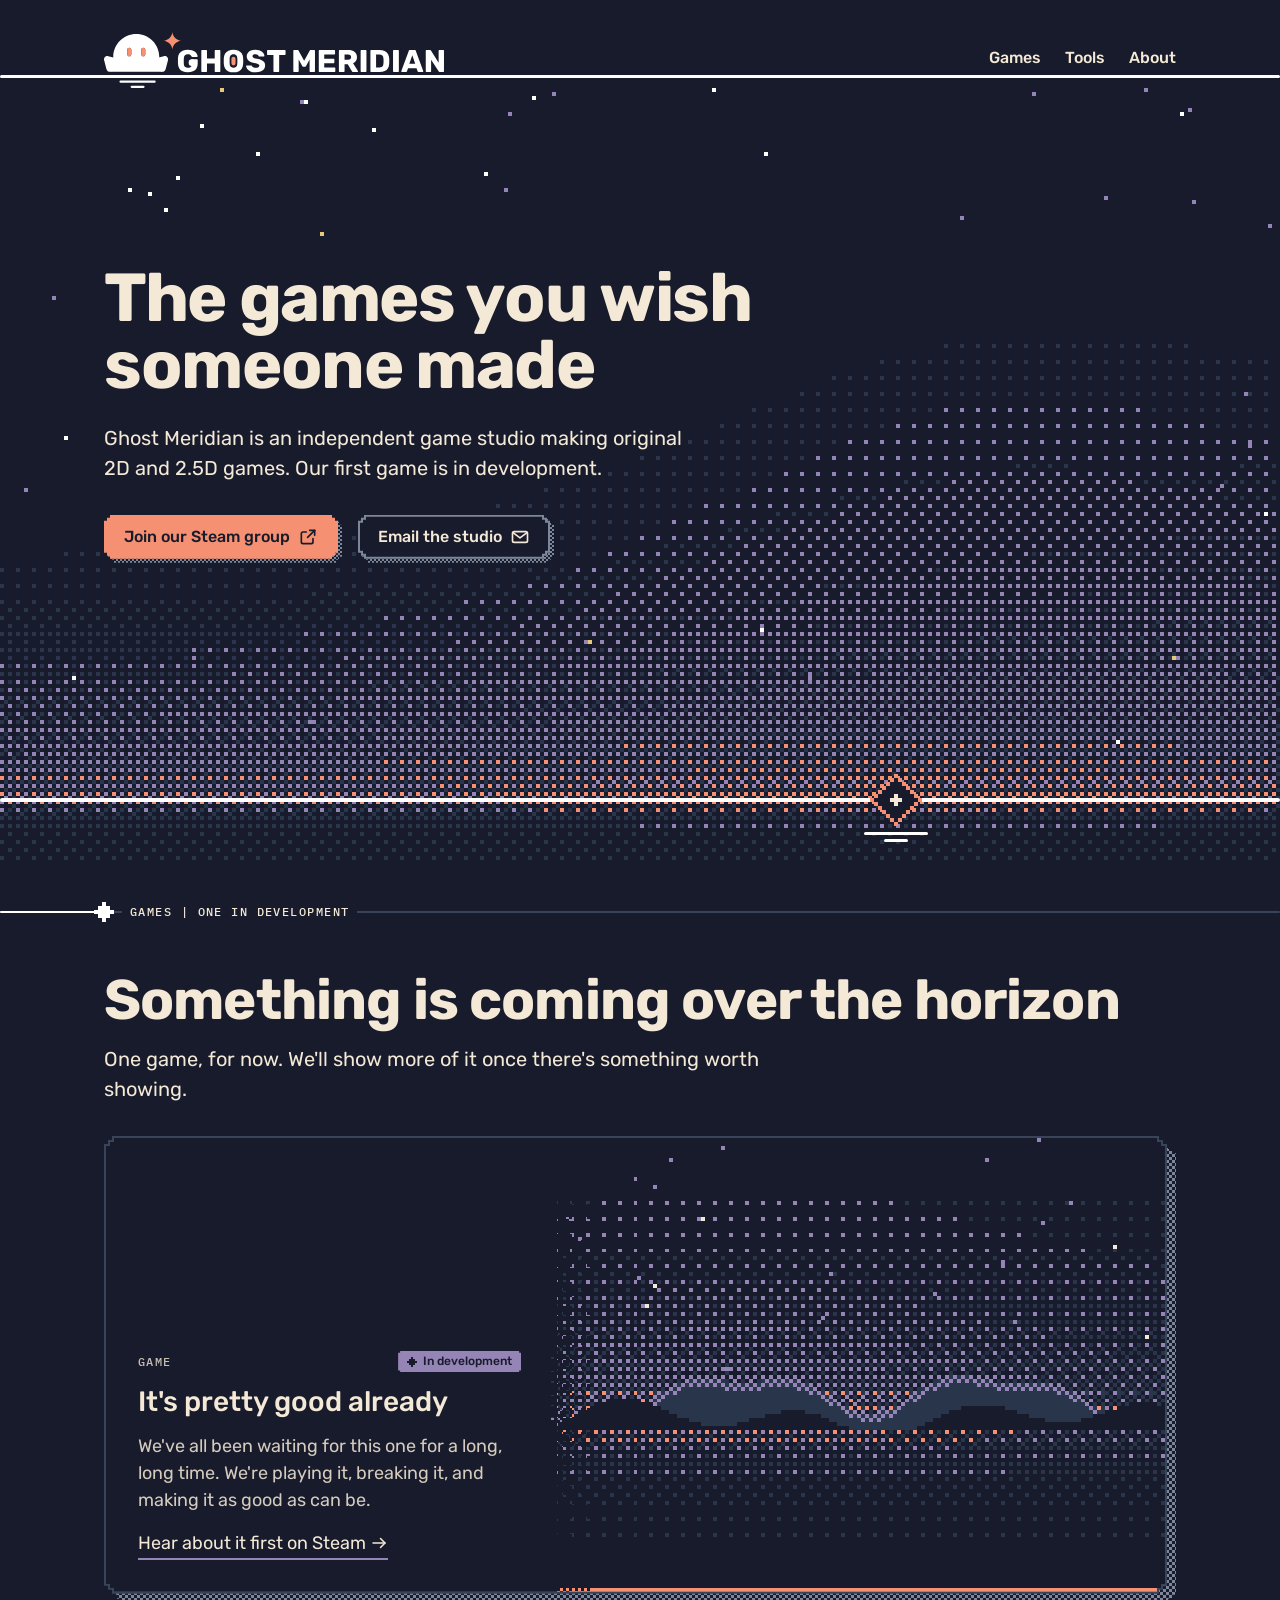
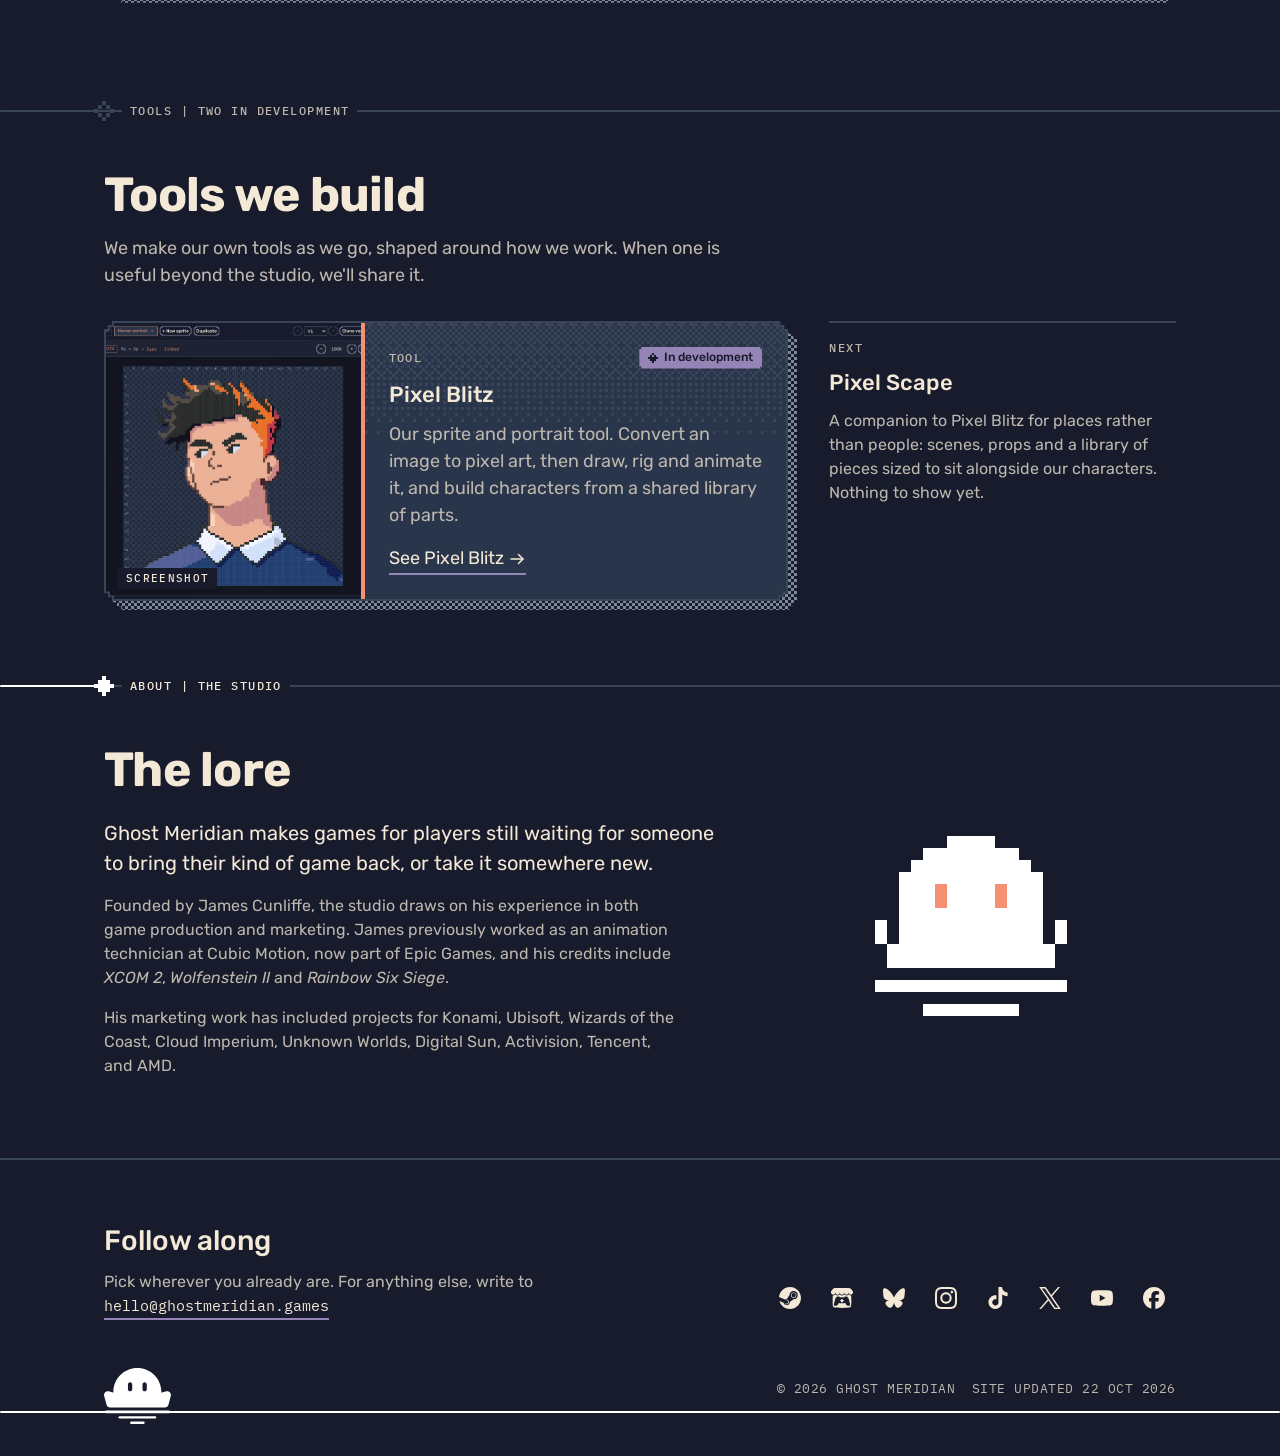
==== commit 3f3cb3a9: "Update homepage with approved layered-sky prototype" ====
--- a/index.html
+++ b/index.html
@@ -2,7 +2,7 @@
 <html lang="en-GB">
 <head>
 <meta charset="utf-8">
-<meta name="viewport" content="width=device-width, initial-scale=1">
+<meta name="viewport" content="width=device-width, initial-scale=1, viewport-fit=cover">
 <title>Ghost Meridian</title>
 <meta name="description" content="Ghost Meridian is an independent game studio making original 2D and 2.5D games. Our first game is in development.">
 <meta name="theme-color" content="#171B2B">
@@ -20,9 +20,8 @@
 <link rel="preload" href="assets/fonts/Rubik-400.woff2" as="font" type="font/woff2" crossorigin>
 <link rel="stylesheet" href="assets/css/tokens.css">
 <link rel="stylesheet" href="assets/css/components.css">
-<link rel="stylesheet" href="assets/css/site.css">
+<link rel="stylesheet" href="assets/css/home.css">
 <script>
-  // Hold the meridian back for its load moment; if the script never runs, show it anyway
   (function (d) {
     if (window.matchMedia && matchMedia('(prefers-reduced-motion: reduce)').matches) return;
     d.classList.add('js-horizon');
@@ -34,9 +33,9 @@
 <a class="skip-link" href="#main">Skip to content</a>
 
 <header class="site-top">
-  <div class="gm-masthead">
+  <div class="gm-masthead wrap">
     <span class="gm-masthead-line" aria-hidden="true"></span>
-    <a class="gm-masthead-home" href="/"><svg xmlns="http://www.w3.org/2000/svg" viewBox="0 0 637.05 104.79" role="img" aria-label="Ghost Meridian" class="gm-logo" focusable="false"><g class="gm-logo-ink"><path d="M156.72,75.53c-3.73,0-6.94-.62-9.63-1.85-2.69-1.24-4.77-3.04-6.24-5.42-1.47-2.37-2.29-5.27-2.44-8.68-.04-1.69-.06-3.48-.06-5.39s.02-3.72.06-5.45c.16-3.33.98-6.16,2.47-8.48,1.49-2.32,3.59-4.08,6.3-5.3,2.71-1.22,5.89-1.83,9.54-1.83,2.94,0,5.55.36,7.83,1.09,2.28.73,4.19,1.7,5.74,2.91,1.55,1.22,2.74,2.55,3.56,4s1.26,2.88,1.3,4.3c0,.35-.13.65-.38.88-.26.24-.56.35-.91.35h-8.6c-.43,0-.76-.07-.97-.21-.22-.14-.4-.34-.56-.62-.27-.59-.68-1.21-1.21-1.85s-1.26-1.21-2.18-1.68c-.92-.47-2.13-.71-3.62-.71-2.2,0-3.94.59-5.24,1.77-1.3,1.18-2,3.06-2.12,5.65-.12,3.38-.12,6.79,0,10.25.12,2.75.84,4.73,2.18,5.95,1.33,1.22,3.12,1.83,5.36,1.83,1.45,0,2.76-.25,3.92-.77,1.16-.51,2.07-1.3,2.74-2.38.67-1.08,1-2.46,1-4.15v-1.12h.14c-.43,0-.79-.15-1.06-.44-.28-.29-.41-.66-.41-1.09v-4.36c0-.43.14-.79.41-1.09.27-.29.63-.44,1.06-.44h9.16c.43,0,.78.15,1.06.44.27.29.41.66.41,1.09v6.71c0,3.38-.77,6.26-2.3,8.65-1.53,2.4-3.7,4.23-6.51,5.51-2.81,1.28-6.07,1.91-9.8,1.91Z"/><path d="M183.57,74.94c-.43,0-.79-.14-1.06-.41-.27-.27-.41-.63-.41-1.06v-38.27c0-.43.14-.78.41-1.06.27-.27.63-.41,1.06-.41h7.6c.43,0,.79.14,1.09.41.29.28.44.63.44,1.06v14.19h14.48v-14.19c0-.43.14-.78.41-1.06.27-.27.63-.41,1.06-.41h7.6c.43,0,.78.14,1.06.41.27.28.41.63.41,1.06v38.27c0,.39-.14.74-.41,1.03-.28.29-.63.44-1.06.44h-7.6c-.43,0-.79-.15-1.06-.44-.27-.29-.41-.64-.41-1.03v-14.66h-14.48v14.66c0,.39-.15.74-.44,1.03-.29.29-.66.44-1.09.44h-7.6Z"/><path d="M242.29,75.53c-3.61,0-6.75-.59-9.42-1.77-2.67-1.18-4.75-2.95-6.24-5.33-1.49-2.37-2.32-5.35-2.47-8.92-.04-1.69-.06-3.39-.06-5.09s.02-3.41.06-5.09c.16-3.53.99-6.51,2.5-8.92,1.51-2.41,3.61-4.23,6.3-5.45,2.69-1.22,5.8-1.83,9.33-1.83s6.69.61,9.36,1.83c2.67,1.22,4.77,3.03,6.3,5.45s2.35,5.39,2.47,8.92c.08,1.69.12,3.39.12,5.09s-.04,3.41-.12,5.09c-.12,3.57-.93,6.55-2.44,8.92-1.51,2.38-3.6,4.15-6.27,5.33-2.67,1.18-5.81,1.77-9.42,1.77ZM242.29,67.05c2.08,0,3.78-.63,5.09-1.88,1.31-1.26,2.01-3.26,2.09-6.01.08-1.73.12-3.36.12-4.89s-.04-3.12-.12-4.77c-.08-1.84-.42-3.35-1.03-4.5-.61-1.16-1.44-2.01-2.5-2.56-1.06-.55-2.28-.82-3.65-.82s-2.53.28-3.59.82c-1.06.55-1.9,1.4-2.53,2.56-.63,1.16-.98,2.66-1.06,4.5-.04,1.65-.06,3.24-.06,4.77s.02,3.16.06,4.89c.12,2.75.83,4.75,2.15,6.01,1.31,1.26,2.99,1.88,5.03,1.88Z"/><path d="M283.74,75.53c-3.93,0-7.18-.56-9.77-1.68-2.59-1.12-4.55-2.58-5.89-4.39-1.33-1.8-2.04-3.73-2.12-5.77,0-.31.13-.6.38-.85s.56-.38.91-.38h7.42c.55,0,.97.1,1.27.29s.56.45.79.77c.31.59.76,1.16,1.32,1.71.57.55,1.32.99,2.27,1.33.94.33,2.08.5,3.42.5,2.28,0,3.99-.35,5.15-1.06,1.16-.71,1.74-1.67,1.74-2.88,0-.9-.31-1.63-.94-2.18-.63-.55-1.64-1.05-3.03-1.5-1.39-.45-3.25-.91-5.56-1.38-2.98-.63-5.53-1.44-7.62-2.44-2.1-1-3.7-2.32-4.8-3.94-1.1-1.63-1.65-3.66-1.65-6.09s.68-4.53,2.03-6.42c1.35-1.88,3.25-3.36,5.68-4.42,2.43-1.06,5.32-1.59,8.66-1.59,2.71,0,5.09.35,7.15,1.06,2.06.71,3.8,1.65,5.21,2.83,1.41,1.18,2.48,2.42,3.21,3.74.73,1.32,1.11,2.6,1.15,3.86,0,.31-.11.6-.32.85-.22.26-.52.38-.91.38h-7.77c-.43,0-.81-.08-1.12-.24-.31-.16-.59-.41-.82-.77-.24-.86-.85-1.62-1.85-2.27s-2.31-.97-3.92-.97c-1.73,0-3.07.3-4.03.91-.96.61-1.44,1.54-1.44,2.8,0,.79.27,1.47.79,2.06s1.41,1.1,2.65,1.53c1.24.43,2.93.88,5.09,1.35,3.57.67,6.46,1.5,8.66,2.5,2.2,1,3.82,2.3,4.86,3.89,1.04,1.59,1.56,3.58,1.56,5.98,0,2.67-.77,4.97-2.3,6.89-1.53,1.92-3.62,3.41-6.27,4.45-2.65,1.04-5.72,1.56-9.21,1.56Z"/><path d="M318.54,74.94c-.43,0-.79-.15-1.06-.44-.28-.29-.41-.64-.41-1.03v-30.5h-10.48c-.43,0-.79-.15-1.06-.44-.27-.29-.41-.64-.41-1.03v-6.3c0-.43.14-.78.41-1.06.27-.27.63-.41,1.06-.41h31.68c.43,0,.78.14,1.06.41.27.28.41.63.41,1.06v6.3c0,.39-.14.74-.41,1.03-.27.29-.63.44-1.06.44h-10.48v30.5c0,.39-.14.74-.41,1.03-.28.29-.63.44-1.06.44h-7.77Z"/><path d="M355.75,74.94c-.39,0-.74-.15-1.03-.44-.29-.29-.44-.64-.44-1.03v-38.27c0-.43.15-.78.44-1.06.29-.27.64-.41,1.03-.41h6.36c.67,0,1.16.17,1.47.5.31.33.51.6.59.79l10.36,18.55,10.36-18.55c.12-.2.32-.46.62-.79.29-.33.77-.5,1.44-.5h6.3c.43,0,.79.14,1.09.41.29.28.44.63.44,1.06v38.27c0,.39-.15.74-.44,1.03-.29.29-.66.44-1.09.44h-7.01c-.43,0-.79-.15-1.09-.44-.29-.29-.44-.64-.44-1.03v-22.08l-6.59,12.31c-.2.35-.45.67-.77.94-.31.28-.75.41-1.3.41h-3.06c-.55,0-.98-.14-1.29-.41-.31-.27-.57-.59-.77-.94l-6.65-12.31v22.08c0,.39-.14.74-.41,1.03-.27.29-.63.44-1.06.44h-7.07Z"/><path d="M403.39,74.94c-.43,0-.79-.15-1.06-.44-.27-.29-.41-.64-.41-1.03v-38.27c0-.43.14-.78.41-1.06.27-.27.63-.41,1.06-.41h27.5c.43,0,.78.14,1.06.41.27.28.41.63.41,1.06v5.54c0,.43-.14.79-.41,1.06-.27.28-.63.41-1.06.41h-18.78v7.95h17.49c.43,0,.78.15,1.06.44.27.29.41.66.41,1.09v5.12c0,.39-.14.74-.41,1.03-.28.29-.63.44-1.06.44h-17.49v8.18h19.25c.43,0,.78.14,1.06.41.27.28.41.63.41,1.06v5.53c0,.39-.14.74-.41,1.03-.27.29-.63.44-1.06.44h-27.97Z"/><path d="M441.02,74.94c-.43,0-.79-.15-1.06-.44-.27-.29-.41-.64-.41-1.03v-38.27c0-.43.14-.78.41-1.06.27-.27.63-.41,1.06-.41h16.02c5.1,0,9.11,1.17,12.01,3.5,2.9,2.34,4.36,5.64,4.36,9.92,0,2.79-.67,5.14-2,7.07-1.33,1.92-3.1,3.38-5.3,4.36l9.07,14.48c.12.24.18.45.18.65,0,.31-.13.6-.38.85s-.54.38-.85.38h-7.83c-.75,0-1.3-.19-1.65-.56-.35-.37-.61-.71-.77-1.03l-7.71-12.95h-6.01v13.07c0,.39-.15.74-.44,1.03-.29.29-.66.44-1.09.44h-7.6ZM450.14,52.03h6.77c1.84,0,3.23-.45,4.15-1.35.92-.9,1.38-2.12,1.38-3.65s-.44-2.77-1.32-3.71c-.88-.94-2.29-1.41-4.21-1.41h-6.77v10.13Z"/><path d="M481.7,74.94c-.43,0-.79-.15-1.06-.44-.27-.29-.41-.64-.41-1.03v-38.27c0-.43.14-.78.41-1.06.27-.27.63-.41,1.06-.41h7.89c.43,0,.79.14,1.09.41.29.28.44.63.44,1.06v38.27c0,.39-.15.74-.44,1.03-.29.29-.66.44-1.09.44h-7.89Z"/><path d="M500.01,74.94c-.43,0-.79-.15-1.06-.44-.27-.29-.41-.64-.41-1.03v-38.27c0-.43.14-.78.41-1.06.27-.27.63-.41,1.06-.41h15.31c3.85,0,7.12.62,9.83,1.85,2.71,1.24,4.79,3.04,6.24,5.42,1.45,2.38,2.24,5.31,2.36,8.8.04,1.73.06,3.24.06,4.53s-.02,2.79-.06,4.47c-.16,3.65-.93,6.67-2.33,9.07-1.39,2.39-3.42,4.17-6.06,5.33-2.65,1.16-5.9,1.74-9.74,1.74h-15.6ZM509.13,66.46h6.18c1.69,0,3.09-.26,4.21-.79,1.12-.53,1.96-1.36,2.53-2.5.57-1.14.87-2.63.91-4.47.08-1.14.13-2.16.15-3.06.02-.9.02-1.81,0-2.71-.02-.9-.07-1.9-.15-3-.08-2.67-.78-4.62-2.09-5.86-1.32-1.24-3.27-1.85-5.86-1.85h-5.89v24.26Z"/><path d="M542.33,74.94c-.43,0-.79-.15-1.06-.44-.27-.29-.41-.64-.41-1.03v-38.27c0-.43.14-.78.41-1.06.27-.27.63-.41,1.06-.41h7.89c.43,0,.79.14,1.09.41.29.28.44.63.44,1.06v38.27c0,.39-.15.74-.44,1.03-.29.29-.66.44-1.09.44h-7.89Z"/><path d="M557.58,74.94c-.31,0-.6-.13-.85-.38-.26-.25-.38-.54-.38-.85,0-.2.02-.37.06-.53l13.84-37.8c.12-.43.36-.81.74-1.15.37-.33.89-.5,1.56-.5h8.71c.67,0,1.19.17,1.56.5.37.33.62.72.74,1.15l13.78,37.8c.08.16.12.33.12.53,0,.31-.13.6-.38.85s-.56.38-.91.38h-7.24c-.59,0-1.03-.15-1.32-.44-.29-.29-.48-.56-.56-.79l-2.3-6.01h-15.72l-2.24,6.01c-.08.24-.26.5-.53.79-.27.29-.75.44-1.41.44h-7.24ZM571.42,59.22h10.95l-5.48-15.54-5.48,15.54Z"/><path d="M603.57,74.94c-.43,0-.79-.15-1.06-.44-.27-.29-.41-.64-.41-1.03v-38.27c0-.43.14-.78.41-1.06.27-.27.63-.41,1.06-.41h6.24c.67,0,1.15.15,1.44.44.29.29.48.52.56.68l14.37,22.61v-22.26c0-.43.14-.78.41-1.06.27-.27.63-.41,1.06-.41h7.07c.43,0,.78.14,1.06.41.27.28.41.63.41,1.06v38.21c0,.43-.14.79-.41,1.09-.28.29-.63.44-1.06.44h-6.3c-.63,0-1.09-.16-1.38-.47-.29-.31-.48-.53-.56-.65l-14.37-21.79v21.43c0,.39-.14.74-.41,1.03-.27.29-.63.44-1.06.44h-7.07Z"/><rect x="4.25" y="80.29" width="632.81" height="5.02" rx="2.51" ry="2.51"/><rect x="28.92" y="90.71" width="67.85" height="4.32" rx="2.16" ry="2.16"/><rect x="49.74" y="100.48" width="26.22" height="4.32" rx="2.16" ry="2.16"/><path d="M17.34,46.74C17.34,22.96,36.62,3.68,60.41,3.68s43.06,19.28,43.06,43.06c0,12.46,3.05,22.7,5.54,27.68H11.81c2.49-4.98,5.54-15.23,5.54-27.68ZM43.49,33.28v8.46c0,2.12,1.72,3.84,3.84,3.84s3.84-1.72,3.84-3.84v-8.46c0-2.12-1.72-3.84-3.84-3.84s-3.84,1.72-3.84,3.84ZM69.63,33.28v8.46c0,2.12,1.72,3.84,3.84,3.84s3.84-1.72,3.84-3.84v-8.46c0-2.12-1.72-3.84-3.84-3.84s-3.84,1.72-3.84,3.84Z" fill-rule="evenodd"/><path d="M111.86,45.16l-16.61,4.45c-4.78,1.28-6.39,7.26-2.88,10.77l12.16,12.16c3.5,3.5,9.48,1.9,10.77-2.88l4.45-16.61c1.28-4.78-3.1-9.16-7.88-7.88Z"/><path d="M.23,53.04l4.45,16.61c1.28,4.78,7.26,6.39,10.77,2.88l12.16-12.16c3.5-3.5,1.9-9.48-2.88-10.77l-16.61-4.45c-4.78-1.28-9.16,3.1-7.88,7.88Z"/><circle cx="164.49" cy="57.31" r="6.1"/></g><g class="gm-logo-accent"><path d="M127.97,0h0c.81,8.7,7.69,15.58,16.39,16.39h0s0,0,0,0c-8.7.81-15.58,7.69-16.39,16.39h0s0,0,0,0c-.81-8.7-7.69-15.58-16.39-16.39h0s0,0,0,0C120.27,15.58,127.16,8.7,127.97,0h0Z"/><path d="M238.47,50.1c0-2.12,1.72-3.84,3.84-3.84s3.84,1.72,3.84,3.84v8.46c0,2.12-1.72,3.84-3.84,3.84s-3.84-1.72-3.84-3.84v-8.46Z"/><path d="M43.49,33.28c0-2.12,1.72-3.84,3.84-3.84s3.84,1.72,3.84,3.84v8.46c0,2.12-1.72,3.84-3.84,3.84s-3.84-1.72-3.84-3.84v-8.46Z"/><path d="M69.63,33.28c0-2.12,1.72-3.84,3.84-3.84s3.84,1.72,3.84,3.84v8.46c0,2.12-1.72,3.84-3.84,3.84s-3.84-1.72-3.84-3.84v-8.46Z"/></g></svg></a>
+    <a class="gm-masthead-home" href="#main"><svg xmlns="http://www.w3.org/2000/svg" viewBox="0 0 637.05 104.79" role="img" aria-label="Ghost Meridian" class="gm-logo" focusable="false"><g class="gm-logo-ink"><path d="M156.72,75.53c-3.73,0-6.94-.62-9.63-1.85-2.69-1.24-4.77-3.04-6.24-5.42-1.47-2.37-2.29-5.27-2.44-8.68-.04-1.69-.06-3.48-.06-5.39s.02-3.72.06-5.45c.16-3.33.98-6.16,2.47-8.48,1.49-2.32,3.59-4.08,6.3-5.3,2.71-1.22,5.89-1.83,9.54-1.83,2.94,0,5.55.36,7.83,1.09,2.28.73,4.19,1.7,5.74,2.91,1.55,1.22,2.74,2.55,3.56,4s1.26,2.88,1.3,4.3c0,.35-.13.65-.38.88-.26.24-.56.35-.91.35h-8.6c-.43,0-.76-.07-.97-.21-.22-.14-.4-.34-.56-.62-.27-.59-.68-1.21-1.21-1.85s-1.26-1.21-2.18-1.68c-.92-.47-2.13-.71-3.62-.71-2.2,0-3.94.59-5.24,1.77-1.3,1.18-2,3.06-2.12,5.65-.12,3.38-.12,6.79,0,10.25.12,2.75.84,4.73,2.18,5.95,1.33,1.22,3.12,1.83,5.36,1.83,1.45,0,2.76-.25,3.92-.77,1.16-.51,2.07-1.3,2.74-2.38.67-1.08,1-2.46,1-4.15v-1.12h.14c-.43,0-.79-.15-1.06-.44-.28-.29-.41-.66-.41-1.09v-4.36c0-.43.14-.79.41-1.09.27-.29.63-.44,1.06-.44h9.16c.43,0,.78.15,1.06.44.27.29.41.66.41,1.09v6.71c0,3.38-.77,6.26-2.3,8.65-1.53,2.4-3.7,4.23-6.51,5.51-2.81,1.28-6.07,1.91-9.8,1.91Z"></path><path d="M183.57,74.94c-.43,0-.79-.14-1.06-.41-.27-.27-.41-.63-.41-1.06v-38.27c0-.43.14-.78.41-1.06.27-.27.63-.41,1.06-.41h7.6c.43,0,.79.14,1.09.41.29.28.44.63.44,1.06v14.19h14.48v-14.19c0-.43.14-.78.41-1.06.27-.27.63-.41,1.06-.41h7.6c.43,0,.78.14,1.06.41.27.28.41.63.41,1.06v38.27c0,.39-.14.74-.41,1.03-.28.29-.63.44-1.06.44h-7.6c-.43,0-.79-.15-1.06-.44-.27-.29-.41-.64-.41-1.03v-14.66h-14.48v14.66c0,.39-.15.74-.44,1.03-.29.29-.66.44-1.09.44h-7.6Z"></path><path d="M242.29,75.53c-3.61,0-6.75-.59-9.42-1.77-2.67-1.18-4.75-2.95-6.24-5.33-1.49-2.37-2.32-5.35-2.47-8.92-.04-1.69-.06-3.39-.06-5.09s.02-3.41.06-5.09c.16-3.53.99-6.51,2.5-8.92,1.51-2.41,3.61-4.23,6.3-5.45,2.69-1.22,5.8-1.83,9.33-1.83s6.69.61,9.36,1.83c2.67,1.22,4.77,3.03,6.3,5.45s2.35,5.39,2.47,8.92c.08,1.69.12,3.39.12,5.09s-.04,3.41-.12,5.09c-.12,3.57-.93,6.55-2.44,8.92-1.51,2.38-3.6,4.15-6.27,5.33-2.67,1.18-5.81,1.77-9.42,1.77ZM242.29,67.05c2.08,0,3.78-.63,5.09-1.88,1.31-1.26,2.01-3.26,2.09-6.01.08-1.73.12-3.36.12-4.89s-.04-3.12-.12-4.77c-.08-1.84-.42-3.35-1.03-4.5-.61-1.16-1.44-2.01-2.5-2.56-1.06-.55-2.28-.82-3.65-.82s-2.53.28-3.59.82c-1.06.55-1.9,1.4-2.53,2.56-.63,1.16-.98,2.66-1.06,4.5-.04,1.65-.06,3.24-.06,4.77s.02,3.16.06,4.89c.12,2.75.83,4.75,2.15,6.01,1.31,1.26,2.99,1.88,5.03,1.88Z"></path><path d="M283.74,75.53c-3.93,0-7.18-.56-9.77-1.68-2.59-1.12-4.55-2.58-5.89-4.39-1.33-1.8-2.04-3.73-2.12-5.77,0-.31.13-.6.38-.85s.56-.38.91-.38h7.42c.55,0,.97.1,1.27.29s.56.45.79.77c.31.59.76,1.16,1.32,1.71.57.55,1.32.99,2.27,1.33.94.33,2.08.5,3.42.5,2.28,0,3.99-.35,5.15-1.06,1.16-.71,1.74-1.67,1.74-2.88,0-.9-.31-1.63-.94-2.18-.63-.55-1.64-1.05-3.03-1.5-1.39-.45-3.25-.91-5.56-1.38-2.98-.63-5.53-1.44-7.62-2.44-2.1-1-3.7-2.32-4.8-3.94-1.1-1.63-1.65-3.66-1.65-6.09s.68-4.53,2.03-6.42c1.35-1.88,3.25-3.36,5.68-4.42,2.43-1.06,5.32-1.59,8.66-1.59,2.71,0,5.09.35,7.15,1.06,2.06.71,3.8,1.65,5.21,2.83,1.41,1.18,2.48,2.42,3.21,3.74.73,1.32,1.11,2.6,1.15,3.86,0,.31-.11.6-.32.85-.22.26-.52.38-.91.38h-7.77c-.43,0-.81-.08-1.12-.24-.31-.16-.59-.41-.82-.77-.24-.86-.85-1.62-1.85-2.27s-2.31-.97-3.92-.97c-1.73,0-3.07.3-4.03.91-.96.61-1.44,1.54-1.44,2.8,0,.79.27,1.47.79,2.06s1.41,1.1,2.65,1.53c1.24.43,2.93.88,5.09,1.35,3.57.67,6.46,1.5,8.66,2.5,2.2,1,3.82,2.3,4.86,3.89,1.04,1.59,1.56,3.58,1.56,5.98,0,2.67-.77,4.97-2.3,6.89-1.53,1.92-3.62,3.41-6.27,4.45-2.65,1.04-5.72,1.56-9.21,1.56Z"></path><path d="M318.54,74.94c-.43,0-.79-.15-1.06-.44-.28-.29-.41-.64-.41-1.03v-30.5h-10.48c-.43,0-.79-.15-1.06-.44-.27-.29-.41-.64-.41-1.03v-6.3c0-.43.14-.78.41-1.06.27-.27.63-.41,1.06-.41h31.68c.43,0,.78.14,1.06.41.27.28.41.63.41,1.06v6.3c0,.39-.14.74-.41,1.03-.27.29-.63.44-1.06.44h-10.48v30.5c0,.39-.14.74-.41,1.03-.28.29-.63.44-1.06.44h-7.77Z"></path><path d="M355.75,74.94c-.39,0-.74-.15-1.03-.44-.29-.29-.44-.64-.44-1.03v-38.27c0-.43.15-.78.44-1.06.29-.27.64-.41,1.03-.41h6.36c.67,0,1.16.17,1.47.5.31.33.51.6.59.79l10.36,18.55,10.36-18.55c.12-.2.32-.46.62-.79.29-.33.77-.5,1.44-.5h6.3c.43,0,.79.14,1.09.41.29.28.44.63.44,1.06v38.27c0,.39-.15.74-.44,1.03-.29.29-.66.44-1.09.44h-7.01c-.43,0-.79-.15-1.09-.44-.29-.29-.44-.64-.44-1.03v-22.08l-6.59,12.31c-.2.35-.45.67-.77.94-.31.28-.75.41-1.3.41h-3.06c-.55,0-.98-.14-1.29-.41-.31-.27-.57-.59-.77-.94l-6.65-12.31v22.08c0,.39-.14.74-.41,1.03-.27.29-.63.44-1.06.44h-7.07Z"></path><path d="M403.39,74.94c-.43,0-.79-.15-1.06-.44-.27-.29-.41-.64-.41-1.03v-38.27c0-.43.14-.78.41-1.06.27-.27.63-.41,1.06-.41h27.5c.43,0,.78.14,1.06.41.27.28.41.63.41,1.06v5.54c0,.43-.14.79-.41,1.06-.27.28-.63.41-1.06.41h-18.78v7.95h17.49c.43,0,.78.15,1.06.44.27.29.41.66.41,1.09v5.12c0,.39-.14.74-.41,1.03-.28.29-.63.44-1.06.44h-17.49v8.18h19.25c.43,0,.78.14,1.06.41.27.28.41.63.41,1.06v5.53c0,.39-.14.74-.41,1.03-.27.29-.63.44-1.06.44h-27.97Z"></path><path d="M441.02,74.94c-.43,0-.79-.15-1.06-.44-.27-.29-.41-.64-.41-1.03v-38.27c0-.43.14-.78.41-1.06.27-.27.63-.41,1.06-.41h16.02c5.1,0,9.11,1.17,12.01,3.5,2.9,2.34,4.36,5.64,4.36,9.92,0,2.79-.67,5.14-2,7.07-1.33,1.92-3.1,3.38-5.3,4.36l9.07,14.48c.12.24.18.45.18.65,0,.31-.13.6-.38.85s-.54.38-.85.38h-7.83c-.75,0-1.3-.19-1.65-.56-.35-.37-.61-.71-.77-1.03l-7.71-12.95h-6.01v13.07c0,.39-.15.74-.44,1.03-.29.29-.66.44-1.09.44h-7.6ZM450.14,52.03h6.77c1.84,0,3.23-.45,4.15-1.35.92-.9,1.38-2.12,1.38-3.65s-.44-2.77-1.32-3.71c-.88-.94-2.29-1.41-4.21-1.41h-6.77v10.13Z"></path><path d="M481.7,74.94c-.43,0-.79-.15-1.06-.44-.27-.29-.41-.64-.41-1.03v-38.27c0-.43.14-.78.41-1.06.27-.27.63-.41,1.06-.41h7.89c.43,0,.79.14,1.09.41.29.28.44.63.44,1.06v38.27c0,.39-.15.74-.44,1.03-.29.29-.66.44-1.09.44h-7.89Z"></path><path d="M500.01,74.94c-.43,0-.79-.15-1.06-.44-.27-.29-.41-.64-.41-1.03v-38.27c0-.43.14-.78.41-1.06.27-.27.63-.41,1.06-.41h15.31c3.85,0,7.12.62,9.83,1.85,2.71,1.24,4.79,3.04,6.24,5.42,1.45,2.38,2.24,5.31,2.36,8.8.04,1.73.06,3.24.06,4.53s-.02,2.79-.06,4.47c-.16,3.65-.93,6.67-2.33,9.07-1.39,2.39-3.42,4.17-6.06,5.33-2.65,1.16-5.9,1.74-9.74,1.74h-15.6ZM509.13,66.46h6.18c1.69,0,3.09-.26,4.21-.79,1.12-.53,1.96-1.36,2.53-2.5.57-1.14.87-2.63.91-4.47.08-1.14.13-2.16.15-3.06.02-.9.02-1.81,0-2.71-.02-.9-.07-1.9-.15-3-.08-2.67-.78-4.62-2.09-5.86-1.32-1.24-3.27-1.85-5.86-1.85h-5.89v24.26Z"></path><path d="M542.33,74.94c-.43,0-.79-.15-1.06-.44-.27-.29-.41-.64-.41-1.03v-38.27c0-.43.14-.78.41-1.06.27-.27.63-.41,1.06-.41h7.89c.43,0,.79.14,1.09.41.29.28.44.63.44,1.06v38.27c0,.39-.15.74-.44,1.03-.29.29-.66.44-1.09.44h-7.89Z"></path><path d="M557.58,74.94c-.31,0-.6-.13-.85-.38-.26-.25-.38-.54-.38-.85,0-.2.02-.37.06-.53l13.84-37.8c.12-.43.36-.81.74-1.15.37-.33.89-.5,1.56-.5h8.71c.67,0,1.19.17,1.56.5.37.33.62.72.74,1.15l13.78,37.8c.08.16.12.33.12.53,0,.31-.13.6-.38.85s-.56.38-.91.38h-7.24c-.59,0-1.03-.15-1.32-.44-.29-.29-.48-.56-.56-.79l-2.3-6.01h-15.72l-2.24,6.01c-.08.24-.26.5-.53.79-.27.29-.75.44-1.41.44h-7.24ZM571.42,59.22h10.95l-5.48-15.54-5.48,15.54Z"></path><path d="M603.57,74.94c-.43,0-.79-.15-1.06-.44-.27-.29-.41-.64-.41-1.03v-38.27c0-.43.14-.78.41-1.06.27-.27.63-.41,1.06-.41h6.24c.67,0,1.15.15,1.44.44.29.29.48.52.56.68l14.37,22.61v-22.26c0-.43.14-.78.41-1.06.27-.27.63-.41,1.06-.41h7.07c.43,0,.78.14,1.06.41.27.28.41.63.41,1.06v38.21c0,.43-.14.79-.41,1.09-.28.29-.63.44-1.06.44h-6.3c-.63,0-1.09-.16-1.38-.47-.29-.31-.48-.53-.56-.65l-14.37-21.79v21.43c0,.39-.14.74-.41,1.03-.27.29-.63.44-1.06.44h-7.07Z"></path><rect x="4.25" y="80.29" width="632.81" height="5.02" rx="2.51" ry="2.51"></rect><rect x="28.92" y="90.71" width="67.85" height="4.32" rx="2.16" ry="2.16"></rect><rect x="49.74" y="100.48" width="26.22" height="4.32" rx="2.16" ry="2.16"></rect><path d="M17.34,46.74C17.34,22.96,36.62,3.68,60.41,3.68s43.06,19.28,43.06,43.06c0,12.46,3.05,22.7,5.54,27.68H11.81c2.49-4.98,5.54-15.23,5.54-27.68ZM43.49,33.28v8.46c0,2.12,1.72,3.84,3.84,3.84s3.84-1.72,3.84-3.84v-8.46c0-2.12-1.72-3.84-3.84-3.84s-3.84,1.72-3.84,3.84ZM69.63,33.28v8.46c0,2.12,1.72,3.84,3.84,3.84s3.84-1.72,3.84-3.84v-8.46c0-2.12-1.72-3.84-3.84-3.84s-3.84,1.72-3.84,3.84Z" fill-rule="evenodd"></path><path d="M111.86,45.16l-16.61,4.45c-4.78,1.28-6.39,7.26-2.88,10.77l12.16,12.16c3.5,3.5,9.48,1.9,10.77-2.88l4.45-16.61c1.28-4.78-3.1-9.16-7.88-7.88Z"></path><path d="M.23,53.04l4.45,16.61c1.28,4.78,7.26,6.39,10.77,2.88l12.16-12.16c3.5-3.5,1.9-9.48-2.88-10.77l-16.61-4.45c-4.78-1.28-9.16,3.1-7.88,7.88Z"></path><circle cx="164.49" cy="57.31" r="6.1"></circle></g><g class="gm-logo-accent"><path d="M127.97,0h0c.81,8.7,7.69,15.58,16.39,16.39h0s0,0,0,0c-8.7.81-15.58,7.69-16.39,16.39h0s0,0,0,0c-.81-8.7-7.69-15.58-16.39-16.39h0s0,0,0,0C120.27,15.58,127.16,8.7,127.97,0h0Z"></path><path d="M238.47,50.1c0-2.12,1.72-3.84,3.84-3.84s3.84,1.72,3.84,3.84v8.46c0,2.12-1.72,3.84-3.84,3.84s-3.84-1.72-3.84-3.84v-8.46Z"></path><path d="M43.49,33.28c0-2.12,1.72-3.84,3.84-3.84s3.84,1.72,3.84,3.84v8.46c0,2.12-1.72,3.84-3.84,3.84s-3.84-1.72-3.84-3.84v-8.46Z"></path><path d="M69.63,33.28c0-2.12,1.72-3.84,3.84-3.84s3.84,1.72,3.84,3.84v8.46c0,2.12-1.72,3.84-3.84,3.84s-3.84-1.72-3.84-3.84v-8.46Z"></path></g></svg></a>
     <nav class="gm-masthead-nav site-nav" aria-label="Sections">
       <a href="#games">Games</a>
       <a href="#tools">Tools</a>
@@ -47,42 +46,48 @@
 
 <main id="main">
   <section class="hero" aria-labelledby="hero-title">
-    <canvas class="hero-sky" id="sky" aria-hidden="true"></canvas>
+    <canvas class="hero-layer" id="sky" aria-hidden="true"></canvas>
+    <canvas class="hero-layer" id="stars" aria-hidden="true"></canvas>
+    <canvas class="hero-layer" id="haze" aria-hidden="true"></canvas>
     <div class="hero-copy wrap">
-      <h1 class="hero-title" id="hero-title">The Games You Wish Someone Made</h1>
+      <h1 class="hero-title" id="hero-title">The games you wish someone made</h1>
       <p class="hero-lead">Ghost Meridian is an independent game studio making original 2D and 2.5D games. Our first game is in development.</p>
       <div class="hero-actions">
-        <a class="gm-button gm-button-primary" href="https://steamcommunity.com/groups/GhostMeridianGames" rel="me"><span class="gm-button-shadow" aria-hidden="true"></span><span class="gm-button-face" aria-hidden="true"></span><span class="gm-button-edge" aria-hidden="true"></span><span class="gm-button-label"><span>Join our Steam group</span><span class="gm-button-after"><svg xmlns="http://www.w3.org/2000/svg" viewBox="0 0 24 24" width="20" height="20" fill="none" stroke="currentColor" stroke-width="2" stroke-linecap="round" stroke-linejoin="round" class="gm-icon" focusable="false" aria-hidden="true"><path d="M14 4h6v6"/><path d="M20 4l-8.5 8.5"/><path d="M18 14v4a2 2 0 0 1-2 2H6a2 2 0 0 1-2-2V8a2 2 0 0 1 2-2h4"/></svg></span></span></a>
-        <a class="gm-button gm-button-secondary" href="mailto:hello@ghostmeridian.games"><span class="gm-button-shadow" aria-hidden="true"></span><span class="gm-button-face" aria-hidden="true"></span><span class="gm-button-edge" aria-hidden="true"></span><span class="gm-button-label"><span>Email the studio</span><span class="gm-button-after"><svg xmlns="http://www.w3.org/2000/svg" viewBox="0 0 24 24" width="20" height="20" fill="none" stroke="currentColor" stroke-width="2" stroke-linecap="round" stroke-linejoin="round" class="gm-icon" focusable="false" aria-hidden="true"><rect x="3" y="5.5" width="18" height="13" rx="2"/><path d="m4 7 8 6 8-6"/></svg></span></span></a>
+        <a class="gm-button gm-button-primary" href="https://steamcommunity.com/groups/GhostMeridianGames" rel="me"><span class="gm-button-shadow" aria-hidden="true"></span><span class="gm-button-face" aria-hidden="true"></span><span class="gm-button-edge" aria-hidden="true"></span><span class="gm-button-label"><span>Join our Steam group</span><span class="gm-button-after"><svg xmlns="http://www.w3.org/2000/svg" viewBox="0 0 24 24" width="20" height="20" fill="none" stroke="currentColor" stroke-width="2" stroke-linecap="round" stroke-linejoin="round" class="gm-icon" focusable="false" aria-hidden="true"><path d="M14 4h6v6"></path><path d="M20 4l-8.5 8.5"></path><path d="M18 14v4a2 2 0 0 1-2 2H6a2 2 0 0 1-2-2V8a2 2 0 0 1 2-2h4"></path></svg></span></span></a>
+        <a class="gm-button gm-button-secondary" href="mailto:hello@ghostmeridian.games"><span class="gm-button-shadow" aria-hidden="true"></span><span class="gm-button-face" aria-hidden="true"></span><span class="gm-button-edge" aria-hidden="true"></span><span class="gm-button-label"><span>Email the studio</span><span class="gm-button-after"><svg xmlns="http://www.w3.org/2000/svg" viewBox="0 0 24 24" width="20" height="20" fill="none" stroke="currentColor" stroke-width="2" stroke-linecap="round" stroke-linejoin="round" class="gm-icon" focusable="false" aria-hidden="true"><rect x="3" y="5.5" width="18" height="13" rx="2"></rect><path d="m4 7 8 6 8-6"></path></svg></span></span></a>
       </div>
     </div>
     <div class="hero-horizon">
       <div class="gm-meridian" role="separator" id="meridian">
         <span class="gm-meridian-line"></span>
-        <span class="gm-meridian-marker" style="left:70%"><svg xmlns="http://www.w3.org/2000/svg" viewBox="0 0 13 13" width="52" height="52" shape-rendering="crispEdges" class="gm-diamond" aria-hidden="true"><rect class="r" x="6" y="0" width="1" height="1"/><rect class="r" x="5" y="1" width="1" height="1"/><rect class="p" x="6" y="1" width="1" height="1"/><rect class="r" x="7" y="1" width="1" height="1"/><rect class="r" x="4" y="2" width="1" height="1"/><rect class="p" x="5" y="2" width="3" height="1"/><rect class="r" x="8" y="2" width="1" height="1"/><rect class="r" x="3" y="3" width="1" height="1"/><rect class="p" x="4" y="3" width="5" height="1"/><rect class="r" x="9" y="3" width="1" height="1"/><rect class="r" x="2" y="4" width="1" height="1"/><rect class="p" x="3" y="4" width="7" height="1"/><rect class="r" x="10" y="4" width="1" height="1"/><rect class="r" x="1" y="5" width="1" height="1"/><rect class="p" x="2" y="5" width="4" height="1"/><rect class="c" x="6" y="5" width="1" height="1"/><rect class="p" x="7" y="5" width="4" height="1"/><rect class="r" x="11" y="5" width="1" height="1"/><rect class="r" x="0" y="6" width="1" height="1"/><rect class="p" x="1" y="6" width="4" height="1"/><rect class="c" x="5" y="6" width="3" height="1"/><rect class="p" x="8" y="6" width="4" height="1"/><rect class="r" x="12" y="6" width="1" height="1"/><rect class="r" x="1" y="7" width="1" height="1"/><rect class="p" x="2" y="7" width="4" height="1"/><rect class="c" x="6" y="7" width="1" height="1"/><rect class="p" x="7" y="7" width="4" height="1"/><rect class="r" x="11" y="7" width="1" height="1"/><rect class="r" x="2" y="8" width="1" height="1"/><rect class="p" x="3" y="8" width="7" height="1"/><rect class="r" x="10" y="8" width="1" height="1"/><rect class="r" x="3" y="9" width="1" height="1"/><rect class="p" x="4" y="9" width="5" height="1"/><rect class="r" x="9" y="9" width="1" height="1"/><rect class="r" x="4" y="10" width="1" height="1"/><rect class="p" x="5" y="10" width="3" height="1"/><rect class="r" x="8" y="10" width="1" height="1"/><rect class="r" x="5" y="11" width="1" height="1"/><rect class="p" x="6" y="11" width="1" height="1"/><rect class="r" x="7" y="11" width="1" height="1"/><rect class="r" x="6" y="12" width="1" height="1"/></svg></span>
+        <span class="gm-meridian-marker" style="left:70%"><svg xmlns="http://www.w3.org/2000/svg" viewBox="0 0 13 13" width="52" height="52" shape-rendering="crispEdges" class="gm-diamond" aria-hidden="true"><rect class="r" x="6" y="0" width="1" height="1"></rect><rect class="r" x="5" y="1" width="1" height="1"></rect><rect class="p" x="6" y="1" width="1" height="1"></rect><rect class="r" x="7" y="1" width="1" height="1"></rect><rect class="r" x="4" y="2" width="1" height="1"></rect><rect class="p" x="5" y="2" width="3" height="1"></rect><rect class="r" x="8" y="2" width="1" height="1"></rect><rect class="r" x="3" y="3" width="1" height="1"></rect><rect class="p" x="4" y="3" width="5" height="1"></rect><rect class="r" x="9" y="3" width="1" height="1"></rect><rect class="r" x="2" y="4" width="1" height="1"></rect><rect class="p" x="3" y="4" width="7" height="1"></rect><rect class="r" x="10" y="4" width="1" height="1"></rect><rect class="r" x="1" y="5" width="1" height="1"></rect><rect class="p" x="2" y="5" width="4" height="1"></rect><rect class="c" x="6" y="5" width="1" height="1"></rect><rect class="p" x="7" y="5" width="4" height="1"></rect><rect class="r" x="11" y="5" width="1" height="1"></rect><rect class="r" x="0" y="6" width="1" height="1"></rect><rect class="p" x="1" y="6" width="4" height="1"></rect><rect class="c" x="5" y="6" width="3" height="1"></rect><rect class="p" x="8" y="6" width="4" height="1"></rect><rect class="r" x="12" y="6" width="1" height="1"></rect><rect class="r" x="1" y="7" width="1" height="1"></rect><rect class="p" x="2" y="7" width="4" height="1"></rect><rect class="c" x="6" y="7" width="1" height="1"></rect><rect class="p" x="7" y="7" width="4" height="1"></rect><rect class="r" x="11" y="7" width="1" height="1"></rect><rect class="r" x="2" y="8" width="1" height="1"></rect><rect class="p" x="3" y="8" width="7" height="1"></rect><rect class="r" x="10" y="8" width="1" height="1"></rect><rect class="r" x="3" y="9" width="1" height="1"></rect><rect class="p" x="4" y="9" width="5" height="1"></rect><rect class="r" x="9" y="9" width="1" height="1"></rect><rect class="r" x="4" y="10" width="1" height="1"></rect><rect class="p" x="5" y="10" width="3" height="1"></rect><rect class="r" x="8" y="10" width="1" height="1"></rect><rect class="r" x="5" y="11" width="1" height="1"></rect><rect class="p" x="6" y="11" width="1" height="1"></rect><rect class="r" x="7" y="11" width="1" height="1"></rect><rect class="r" x="6" y="12" width="1" height="1"></rect></svg></span>
         <span class="gm-meridian-reflections" style="left:70%"><span></span><span></span></span>
       </div>
     </div>
     <canvas class="hero-fx" id="fx" aria-hidden="true"></canvas>
   </section>
 
-  <section class="section" id="games" aria-labelledby="games-title">
+  <section class="section section-games" id="games" aria-labelledby="games-title">
+    <div class="spine" aria-hidden="true"><span class="spine-line"></span><span class="spine-lit"></span><span class="spine-mark"><svg class="gm-tag-marker" viewBox="0 0 5 5" aria-hidden="true"><rect x="2" y="0" width="1" height="1"></rect><rect x="1" y="1" width="1" height="1"></rect><rect x="3" y="1" width="1" height="1"></rect><rect x="0" y="2" width="1" height="1"></rect><rect x="4" y="2" width="1" height="1"></rect><rect x="1" y="3" width="1" height="1"></rect><rect x="3" y="3" width="1" height="1"></rect><rect x="2" y="4" width="1" height="1"></rect><rect class="r3" x="2" y="3" width="1" height="1"></rect><rect class="r2" x="1" y="2" width="1" height="1"></rect><rect class="r2" x="2" y="2" width="1" height="1"></rect><rect class="r2" x="3" y="2" width="1" height="1"></rect><rect class="r1" x="2" y="1" width="1" height="1"></rect></svg></span><span class="spine-label gm-eyebrow">Games | One in development</span></div>
     <div class="wrap">
       <div class="section-head">
-        <h2 class="section-title" id="games-title">Our Secret First Game</h2>
+        <h2 class="section-title" id="games-title">Something is coming over the horizon</h2>
         <p class="section-lead">One game, for now. We'll show more of it once there's something worth showing.</p>
       </div>
-      <article class="gm-card">
+      <article class="gm-card gm-card-banner gm-card-hover">
         <div class="gm-card-frame">
           <div class="gm-card-inner">
+            <figure class="gm-card-media gm-card-media-line">
+              <canvas id="keyart" aria-hidden="true"></canvas>
+                          </figure>
             <div class="gm-card-body">
               <div class="gm-card-top">
                 <span class="gm-eyebrow">Game</span>
-                <span class="gm-tag gm-tag-lilac gm-tag-in-development gm-tag-live"><svg class="gm-tag-marker" viewBox="0 0 5 5" aria-hidden="true"><rect x="2" y="0" width="1" height="1"/><rect x="1" y="1" width="1" height="1"/><rect x="3" y="1" width="1" height="1"/><rect x="0" y="2" width="1" height="1"/><rect x="4" y="2" width="1" height="1"/><rect x="1" y="3" width="1" height="1"/><rect x="3" y="3" width="1" height="1"/><rect x="2" y="4" width="1" height="1"/><rect class="r3" x="2" y="3" width="1" height="1"/><rect class="r2" x="1" y="2" width="1" height="1"/><rect class="r2" x="2" y="2" width="1" height="1"/><rect class="r2" x="3" y="2" width="1" height="1"/><rect class="r1" x="2" y="1" width="1" height="1"/></svg><span>In development</span></span>
+                <span class="gm-tag gm-tag-lilac gm-tag-in-development gm-tag-live"><svg class="gm-tag-marker" viewBox="0 0 5 5" aria-hidden="true"><rect x="2" y="0" width="1" height="1"></rect><rect x="1" y="1" width="1" height="1"></rect><rect x="3" y="1" width="1" height="1"></rect><rect x="0" y="2" width="1" height="1"></rect><rect x="4" y="2" width="1" height="1"></rect><rect x="1" y="3" width="1" height="1"></rect><rect x="3" y="3" width="1" height="1"></rect><rect x="2" y="4" width="1" height="1"></rect><rect class="r3" x="2" y="3" width="1" height="1"></rect><rect class="r2" x="1" y="2" width="1" height="1"></rect><rect class="r2" x="2" y="2" width="1" height="1"></rect><rect class="r2" x="3" y="2" width="1" height="1"></rect><rect class="r1" x="2" y="1" width="1" height="1"></rect></svg><span>In development</span></span>
               </div>
-              <h3 class="gm-card-title">It's Pretty Good Already</h3>
-              <div class="gm-card-text"><p>We've all been waiting for this one for a long, long time… We're playing it, breaking it, and making it as good as can be.</p></div>
-              <a class="gm-card-cta gm-link" href="https://steamcommunity.com/groups/GhostMeridianGames" rel="me">Hear about it first on Steam<svg xmlns="http://www.w3.org/2000/svg" viewBox="0 0 24 24" width="18" height="18" fill="none" stroke="currentColor" stroke-width="2" stroke-linecap="round" stroke-linejoin="round" class="gm-icon" focusable="false" aria-hidden="true"><path d="M4 12h16"/><path d="m14 6 6 6-6 6"/></svg></a>
+              <h3 class="gm-card-title">It's pretty good already</h3>
+              <div class="gm-card-text"><p>We've all been waiting for this one for a long, long time. We're playing it, breaking it, and making it as good as can be.</p></div>
+              <a class="gm-card-cta gm-link" href="https://steamcommunity.com/groups/GhostMeridianGames" rel="me">Hear about it first on Steam<svg xmlns="http://www.w3.org/2000/svg" viewBox="0 0 24 24" width="18" height="18" fill="none" stroke="currentColor" stroke-width="2" stroke-linecap="round" stroke-linejoin="round" class="gm-icon" focusable="false" aria-hidden="true"><path d="M4 12h16"></path><path d="m14 6 6 6-6 6"></path></svg></a>
             </div>
           </div>
         </div>
@@ -91,79 +96,83 @@
   </section>
 
   <section class="section" id="tools" aria-labelledby="tools-title">
+    <div class="spine" aria-hidden="true"><span class="spine-line"></span><span class="spine-lit"></span><span class="spine-mark"><svg class="gm-tag-marker" viewBox="0 0 5 5" aria-hidden="true"><rect x="2" y="0" width="1" height="1"></rect><rect x="1" y="1" width="1" height="1"></rect><rect x="3" y="1" width="1" height="1"></rect><rect x="0" y="2" width="1" height="1"></rect><rect x="4" y="2" width="1" height="1"></rect><rect x="1" y="3" width="1" height="1"></rect><rect x="3" y="3" width="1" height="1"></rect><rect x="2" y="4" width="1" height="1"></rect><rect class="r3" x="2" y="3" width="1" height="1"></rect><rect class="r2" x="1" y="2" width="1" height="1"></rect><rect class="r2" x="2" y="2" width="1" height="1"></rect><rect class="r2" x="3" y="2" width="1" height="1"></rect><rect class="r1" x="2" y="1" width="1" height="1"></rect></svg></span><span class="spine-label gm-eyebrow">Tools | Two in development</span></div>
     <div class="wrap">
       <div class="section-head">
         <h2 class="section-title" id="tools-title">Tools we build</h2>
         <p class="section-lead">We make our own tools as we go, shaped around how we work. When one is useful beyond the studio, we'll share it.</p>
       </div>
       <div class="tools-grid">
-        <article class="gm-card gm-card-side gm-card-has-media">
+        <article class="gm-card gm-card-side gm-card-has-media gm-card-hover">
           <div class="gm-card-frame">
             <div class="gm-card-inner">
               <figure class="gm-card-media gm-card-media-line" style="aspect-ratio:1 / 1">
-                <img src="assets/img/pixel-blitz-ui.webp" alt="Pixel Blitz's Portrait tab, with a lit pixel-art face built from Library parts." loading="lazy" width="796" height="796" style="object-position:center top">
+                <img src="assets/img/home-portrait.webp" alt="Pixel Blitz's Portrait tab, with a lit pixel-art face built from Library parts." width="796" height="796" style="object-position:center top">
+                <figcaption class="gm-card-media-label">Screenshot</figcaption>
               </figure>
               <div class="gm-card-body">
                 <div class="gm-card-top">
                   <span class="gm-eyebrow">Tool</span>
-                  <span class="gm-tag gm-tag-lilac gm-tag-in-development gm-tag-still"><svg class="gm-tag-marker" viewBox="0 0 5 5" aria-hidden="true"><rect x="2" y="0" width="1" height="1"/><rect x="1" y="1" width="1" height="1"/><rect x="3" y="1" width="1" height="1"/><rect x="0" y="2" width="1" height="1"/><rect x="4" y="2" width="1" height="1"/><rect x="1" y="3" width="1" height="1"/><rect x="3" y="3" width="1" height="1"/><rect x="2" y="4" width="1" height="1"/><rect class="r3" x="2" y="3" width="1" height="1"/><rect class="r2" x="1" y="2" width="1" height="1"/><rect class="r2" x="2" y="2" width="1" height="1"/><rect class="r2" x="3" y="2" width="1" height="1"/><rect class="r1" x="2" y="1" width="1" height="1"/></svg><span>In development</span></span>
+                  <span class="gm-tag gm-tag-lilac gm-tag-in-development gm-tag-still"><svg class="gm-tag-marker" viewBox="0 0 5 5" aria-hidden="true"><rect x="2" y="0" width="1" height="1"></rect><rect x="1" y="1" width="1" height="1"></rect><rect x="3" y="1" width="1" height="1"></rect><rect x="0" y="2" width="1" height="1"></rect><rect x="4" y="2" width="1" height="1"></rect><rect x="1" y="3" width="1" height="1"></rect><rect x="3" y="3" width="1" height="1"></rect><rect x="2" y="4" width="1" height="1"></rect><rect class="r3" x="2" y="3" width="1" height="1"></rect><rect class="r2" x="1" y="2" width="1" height="1"></rect><rect class="r2" x="2" y="2" width="1" height="1"></rect><rect class="r2" x="3" y="2" width="1" height="1"></rect><rect class="r1" x="2" y="1" width="1" height="1"></rect></svg><span>In development</span></span>
                 </div>
                 <h3 class="gm-card-title">Pixel Blitz</h3>
                 <div class="gm-card-text"><p>Our sprite and portrait tool. Convert an image to pixel art, then draw, rig and animate it, and build characters from a shared library of parts.</p></div>
-                <a class="gm-card-cta gm-link" href="/pixelblitz/">See Pixel Blitz<svg xmlns="http://www.w3.org/2000/svg" viewBox="0 0 24 24" width="18" height="18" fill="none" stroke="currentColor" stroke-width="2" stroke-linecap="round" stroke-linejoin="round" class="gm-icon" focusable="false" aria-hidden="true"><path d="M4 12h16"/><path d="m14 6 6 6-6 6"/></svg></a>
+                <a class="gm-card-cta gm-link" href="/pixelblitz/">See Pixel Blitz<svg xmlns="http://www.w3.org/2000/svg" viewBox="0 0 24 24" width="18" height="18" fill="none" stroke="currentColor" stroke-width="2" stroke-linecap="round" stroke-linejoin="round" class="gm-icon" focusable="false" aria-hidden="true"><path d="M4 12h16"></path><path d="m14 6 6 6-6 6"></path></svg></a>
               </div>
             </div>
           </div>
         </article>
-        <article class="gm-card">
-          <div class="gm-card-frame">
-            <div class="gm-card-inner">
-              <div class="gm-card-body">
-                <div class="gm-card-top">
-                  <span class="gm-eyebrow">Tool</span>
-                  <span class="gm-tag gm-tag-lilac gm-tag-in-development gm-tag-still"><svg class="gm-tag-marker" viewBox="0 0 5 5" aria-hidden="true"><rect x="2" y="0" width="1" height="1"/><rect x="1" y="1" width="1" height="1"/><rect x="3" y="1" width="1" height="1"/><rect x="0" y="2" width="1" height="1"/><rect x="4" y="2" width="1" height="1"/><rect x="1" y="3" width="1" height="1"/><rect x="3" y="3" width="1" height="1"/><rect x="2" y="4" width="1" height="1"/><rect class="r3" x="2" y="3" width="1" height="1"/><rect class="r2" x="1" y="2" width="1" height="1"/><rect class="r2" x="2" y="2" width="1" height="1"/><rect class="r2" x="3" y="2" width="1" height="1"/><rect class="r1" x="2" y="1" width="1" height="1"/></svg><span>In development</span></span>
-                </div>
-                <h3 class="gm-card-title">Pixel Scape</h3>
-                <div class="gm-card-text"><p>A companion to Pixel Blitz for places rather than people: scenes, props and a library of pieces sized to sit alongside our characters.</p></div>
-              </div>
-            </div>
-          </div>
-        </article>
+        <div class="tools-next">
+          <div class="tools-next-top"><span class="gm-eyebrow">Next</span></div>
+          <h3 class="tools-next-title">Pixel Scape</h3>
+          <p>A companion to Pixel Blitz for places rather than people: scenes, props and a library of pieces sized to sit alongside our characters. Nothing to show yet.</p>
+        </div>
       </div>
     </div>
   </section>
 
   <section class="section" id="about" aria-labelledby="about-title">
+    <div class="spine" aria-hidden="true"><span class="spine-line"></span><span class="spine-lit"></span><span class="spine-mark"><svg class="gm-tag-marker" viewBox="0 0 5 5" aria-hidden="true"><rect x="2" y="0" width="1" height="1"></rect><rect x="1" y="1" width="1" height="1"></rect><rect x="3" y="1" width="1" height="1"></rect><rect x="0" y="2" width="1" height="1"></rect><rect x="4" y="2" width="1" height="1"></rect><rect x="1" y="3" width="1" height="1"></rect><rect x="3" y="3" width="1" height="1"></rect><rect x="2" y="4" width="1" height="1"></rect><rect class="r3" x="2" y="3" width="1" height="1"></rect><rect class="r2" x="1" y="2" width="1" height="1"></rect><rect class="r2" x="2" y="2" width="1" height="1"></rect><rect class="r2" x="3" y="2" width="1" height="1"></rect><rect class="r1" x="2" y="1" width="1" height="1"></rect></svg></span><span class="spine-label gm-eyebrow">About | The studio</span></div>
     <div class="wrap about">
       <div class="about-text">
-        <h2 class="section-title" id="about-title">About the studio</h2>
+        <h2 class="section-title" id="about-title">The lore</h2>
         <p class="about-lead">Ghost Meridian makes games for players still waiting for someone to bring their kind of game back, or take it somewhere new.</p>
         <p>Founded by James Cunliffe, the studio draws on his experience in both game production and marketing. James previously worked as an animation technician at Cubic Motion, now part of Epic Games, and his credits include <i>XCOM 2</i>, <i>Wolfenstein II</i> and <i>Rainbow Six Siege</i>.</p>
         <p>His marketing work has included projects for Konami, Ubisoft, Wizards of the Coast, Cloud Imperium, Unknown Worlds, Digital Sun, Activision, Tencent, and AMD.</p>
       </div>
       <figure class="about-art" aria-hidden="true">
-        <img src="assets/img/pixel-ghost.svg" alt="" width="128" height="128">
+        <svg class="gm-ghost" id="ghost" viewBox="0 0 16 16" width="192" height="192" shape-rendering="crispEdges">
+          <g class="gm-ghost-body" id="ghost-body" fill="#FFFFFF">
+            <rect x="6" y="1" width="4" height="1"/><rect x="4" y="2" width="8" height="1"/><rect x="3" y="3" width="10" height="1"/><rect x="2" y="4" width="12" height="1"/>
+            <rect x="2" y="5" width="12" height="2"/>
+            <rect x="2" y="7" width="12" height="1"/><rect x="0" y="8" width="1" height="1"/><rect x="2" y="8" width="12" height="1"/><rect x="15" y="8" width="1" height="1"/>
+            <rect x="0" y="9" width="1" height="1"/><rect x="2" y="9" width="12" height="1"/><rect x="15" y="9" width="1" height="1"/><rect x="1" y="10" width="14" height="1"/><rect x="1" y="11" width="14" height="1"/>
+            <g class="gm-ghost-eyes" id="ghost-eyes" fill="#F59172"><rect x="5" y="5" width="1" height="2"/><rect x="10" y="5" width="1" height="2"/></g>
+          </g>
+          <g fill="#FFFFFF"><rect x="0" y="13" width="16" height="1"/><rect x="4" y="15" width="8" height="1"/></g>
+        </svg>
       </figure>
     </div>
   </section>
 </main>
 
-<footer class="site-foot" aria-labelledby="follow-title">
+<footer class="site-foot" id="follow" aria-labelledby="follow-title">
   <div class="wrap">
     <div class="follow">
       <div>
         <h2 class="follow-title" id="follow-title">Follow along</h2>
-        <p class="follow-text">Pick wherever you already are. For anything else, write to <a class="gm-link" href="mailto:hello@ghostmeridian.games">hello@ghostmeridian.games</a>.</p>
+        <p class="follow-text">Pick wherever you already are. For anything else, write to <a class="follow-mail gm-link" href="mailto:hello@ghostmeridian.games">hello@ghostmeridian.games</a></p>
       </div>
-      <ul class="gm-socials gm-socials-named" aria-label="Ghost Meridian elsewhere"><li><a class="gm-link gm-social" href="https://steamcommunity.com/groups/GhostMeridianGames" rel="me"><svg xmlns="http://www.w3.org/2000/svg" viewBox="0 0 24 24" width="20" height="20" fill="currentColor" class="gm-social-icon" focusable="false" aria-hidden="true"><path d="M11.979 0C5.678 0 .511 4.86.022 11.037l6.432 2.658c.545-.371 1.203-.59 1.912-.59.063 0 .125.004.188.006l2.861-4.142V8.91c0-2.495 2.028-4.524 4.524-4.524 2.494 0 4.524 2.031 4.524 4.527s-2.03 4.525-4.524 4.525h-.105l-4.076 2.911c0 .052.004.105.004.159 0 1.875-1.515 3.396-3.39 3.396-1.635 0-3.016-1.173-3.331-2.727L.436 15.27C1.862 20.307 6.486 24 11.979 24c6.627 0 11.999-5.373 11.999-12S18.605 0 11.979 0zM7.54 18.21l-1.473-.61c.262.543.714.999 1.314 1.25 1.297.539 2.793-.076 3.332-1.375.263-.63.264-1.319.005-1.949s-.75-1.121-1.377-1.383c-.624-.26-1.29-.249-1.878-.03l1.523.63c.956.4 1.409 1.5 1.009 2.455-.397.957-1.497 1.41-2.454 1.012H7.54zm11.415-9.303c0-1.662-1.353-3.015-3.015-3.015-1.665 0-3.015 1.353-3.015 3.015 0 1.665 1.35 3.015 3.015 3.015 1.663 0 3.015-1.35 3.015-3.015zm-5.273-.005c0-1.252 1.013-2.266 2.265-2.266 1.249 0 2.266 1.014 2.266 2.266 0 1.251-1.017 2.265-2.266 2.265-1.253 0-2.265-1.014-2.265-2.265z"/></svg><span>Steam</span></a></li><li><a class="gm-link gm-social" href="https://ghostmeridian.itch.io" rel="me"><svg xmlns="http://www.w3.org/2000/svg" viewBox="0 0 24 24" width="20" height="20" fill="currentColor" class="gm-social-icon" focusable="false" aria-hidden="true"><path d="M3.13 1.338C2.08 1.96.02 4.328 0 4.95v1.03c0 1.303 1.22 2.45 2.325 2.45 1.33 0 2.436-1.102 2.436-2.41 0 1.308 1.07 2.41 2.4 2.41 1.328 0 2.362-1.102 2.362-2.41 0 1.308 1.137 2.41 2.466 2.41h.024c1.33 0 2.466-1.102 2.466-2.41 0 1.308 1.034 2.41 2.363 2.41 1.33 0 2.4-1.102 2.4-2.41 0 1.308 1.106 2.41 2.435 2.41C22.78 8.43 24 7.282 24 5.98V4.95c-.02-.62-2.082-2.99-3.13-3.612-3.253-.114-5.508-.134-8.87-.133-3.362 0-7.945.053-8.87.133zm6.376 6.477a2.74 2.74 0 0 1-.468.602c-.5.49-1.19.795-1.947.795a2.786 2.786 0 0 1-1.95-.795c-.182-.178-.32-.37-.446-.59-.127.222-.303.412-.486.59a2.788 2.788 0 0 1-1.95.795c-.092 0-.187-.025-.264-.052-.107 1.113-.152 2.176-.168 2.95v.005l-.006 1.167c.02 2.334-.23 7.564 1.03 8.85 1.952.454 5.545.662 9.15.663 3.605 0 7.198-.21 9.15-.664 1.26-1.284 1.01-6.514 1.03-8.848l-.006-1.167v-.004c-.016-.775-.06-1.838-.168-2.95-.077.026-.172.052-.263.052a2.788 2.788 0 0 1-1.95-.795c-.184-.178-.36-.368-.486-.59-.127.22-.265.412-.447.59a2.786 2.786 0 0 1-1.95.794c-.76 0-1.446-.303-1.948-.793a2.74 2.74 0 0 1-.468-.602 2.738 2.738 0 0 1-.463.602 2.787 2.787 0 0 1-1.95.794h-.16a2.787 2.787 0 0 1-1.95-.793 2.738 2.738 0 0 1-.464-.602zm-2.004 2.59v.002c.795.002 1.5 0 2.373.953.687-.072 1.406-.108 2.125-.107.72 0 1.438.035 2.125.107.873-.953 1.578-.95 2.372-.953.376 0 1.876 0 2.92 2.934l1.123 4.028c.832 2.995-.266 3.068-1.636 3.07-2.03-.075-3.156-1.55-3.156-3.025-1.124.184-2.436.276-3.748.277-1.312 0-2.624-.093-3.748-.277 0 1.475-1.125 2.95-3.156 3.026-1.37-.004-2.468-.077-1.636-3.072l1.122-4.027c1.045-2.934 2.545-2.934 2.92-2.934zM12 12.714c-.002.002-2.14 1.964-2.523 2.662l1.4-.056v1.22c0 .056.56.033 1.123.007.562.026 1.124.05 1.124-.008v-1.22l1.4.055C14.138 14.677 12 12.713 12 12.713z"/></svg><span>itch.io</span></a></li><li><a class="gm-link gm-social" href="https://bsky.app/profile/ghostmeridiangames.bsky.social" rel="me"><svg xmlns="http://www.w3.org/2000/svg" viewBox="0 0 24 24" width="20" height="20" fill="currentColor" class="gm-social-icon" focusable="false" aria-hidden="true"><path d="M5.202 2.857C7.954 4.922 10.913 9.11 12 11.358c1.087-2.247 4.046-6.436 6.798-8.501C20.783 1.366 24 .213 24 3.883c0 .732-.42 6.156-.667 7.037-.856 3.061-3.978 3.842-6.755 3.37 4.854.826 6.089 3.562 3.422 6.299-5.065 5.196-7.28-1.304-7.847-2.97-.104-.305-.152-.448-.153-.327 0-.121-.05.022-.153.327-.568 1.666-2.782 8.166-7.847 2.97-2.667-2.737-1.432-5.473 3.422-6.3-2.777.473-5.899-.308-6.755-3.369C.42 10.04 0 4.615 0 3.883c0-3.67 3.217-2.517 5.202-1.026"/></svg><span>Bluesky</span></a></li><li><a class="gm-link gm-social" href="https://www.instagram.com/ghostmeridiangames/" rel="me"><svg xmlns="http://www.w3.org/2000/svg" viewBox="0 0 24 24" width="20" height="20" fill="currentColor" class="gm-social-icon" focusable="false" aria-hidden="true"><path d="M7.0301.084c-1.2768.0602-2.1487.264-2.911.5634-.7888.3075-1.4575.72-2.1228 1.3877-.6652.6677-1.075 1.3368-1.3802 2.127-.2954.7638-.4956 1.6365-.552 2.914-.0564 1.2775-.0689 1.6882-.0626 4.947.0062 3.2586.0206 3.6671.0825 4.9473.061 1.2765.264 2.1482.5635 2.9107.308.7889.72 1.4573 1.388 2.1228.6679.6655 1.3365 1.0743 2.1285 1.38.7632.295 1.6361.4961 2.9134.552 1.2773.056 1.6884.069 4.9462.0627 3.2578-.0062 3.668-.0207 4.9478-.0814 1.28-.0607 2.147-.2652 2.9098-.5633.7889-.3086 1.4578-.72 2.1228-1.3881.665-.6682 1.0745-1.3378 1.3795-2.1284.2957-.7632.4966-1.636.552-2.9124.056-1.2809.0692-1.6898.063-4.948-.0063-3.2583-.021-3.6668-.0817-4.9465-.0607-1.2797-.264-2.1487-.5633-2.9117-.3084-.7889-.72-1.4568-1.3876-2.1228C21.2982 1.33 20.628.9208 19.8378.6165 19.074.321 18.2017.1197 16.9244.0645 15.6471.0093 15.236-.005 11.977.0014 8.718.0076 8.31.0215 7.0301.0839m.1402 21.6932c-1.17-.0509-1.8053-.2453-2.2287-.408-.5606-.216-.96-.4771-1.3819-.895-.422-.4178-.6811-.8186-.9-1.378-.1644-.4234-.3624-1.058-.4171-2.228-.0595-1.2645-.072-1.6442-.079-4.848-.007-3.2037.0053-3.583.0607-4.848.05-1.169.2456-1.805.408-2.2282.216-.5613.4762-.96.895-1.3816.4188-.4217.8184-.6814 1.3783-.9003.423-.1651 1.0575-.3614 2.227-.4171 1.2655-.06 1.6447-.072 4.848-.079 3.2033-.007 3.5835.005 4.8495.0608 1.169.0508 1.8053.2445 2.228.408.5608.216.96.4754 1.3816.895.4217.4194.6816.8176.9005 1.3787.1653.4217.3617 1.056.4169 2.2263.0602 1.2655.0739 1.645.0796 4.848.0058 3.203-.0055 3.5834-.061 4.848-.051 1.17-.245 1.8055-.408 2.2294-.216.5604-.4763.96-.8954 1.3814-.419.4215-.8181.6811-1.3783.9-.4224.1649-1.0577.3617-2.2262.4174-1.2656.0595-1.6448.072-4.8493.079-3.2045.007-3.5825-.006-4.848-.0608M16.953 5.5864A1.44 1.44 0 1 0 18.39 4.144a1.44 1.44 0 0 0-1.437 1.4424M5.8385 12.012c.0067 3.4032 2.7706 6.1557 6.173 6.1493 3.4026-.0065 6.157-2.7701 6.1506-6.1733-.0065-3.4032-2.771-6.1565-6.174-6.1498-3.403.0067-6.156 2.771-6.1496 6.1738M8 12.0077a4 4 0 1 1 4.008 3.9921A3.9996 3.9996 0 0 1 8 12.0077"/></svg><span>Instagram</span></a></li><li><a class="gm-link gm-social" href="https://www.tiktok.com/@ghostmeridiangames" rel="me"><svg xmlns="http://www.w3.org/2000/svg" viewBox="0 0 24 24" width="20" height="20" fill="currentColor" class="gm-social-icon" focusable="false" aria-hidden="true"><path d="M12.525.02c1.31-.02 2.61-.01 3.91-.02.08 1.53.63 3.09 1.75 4.17 1.12 1.11 2.7 1.62 4.24 1.79v4.03c-1.44-.05-2.89-.35-4.2-.97-.57-.26-1.1-.59-1.62-.93-.01 2.92.01 5.84-.02 8.75-.08 1.4-.54 2.79-1.35 3.94-1.31 1.92-3.58 3.17-5.91 3.21-1.43.08-2.86-.31-4.08-1.03-2.02-1.19-3.44-3.37-3.65-5.71-.02-.5-.03-1-.01-1.49.18-1.9 1.12-3.72 2.58-4.96 1.66-1.44 3.98-2.13 6.15-1.72.02 1.48-.04 2.96-.04 4.44-.99-.32-2.15-.23-3.02.37-.63.41-1.11 1.04-1.36 1.75-.21.51-.15 1.07-.14 1.61.24 1.64 1.82 3.02 3.5 2.87 1.12-.01 2.19-.66 2.77-1.61.19-.33.4-.67.41-1.06.1-1.79.06-3.57.07-5.36.01-4.03-.01-8.05.02-12.07z"/></svg><span>TikTok</span></a></li><li><a class="gm-link gm-social" href="https://x.com/Ghost_Meridian" rel="me"><svg xmlns="http://www.w3.org/2000/svg" viewBox="0 0 24 24" width="20" height="20" fill="currentColor" class="gm-social-icon" focusable="false" aria-hidden="true"><path d="M14.234 10.162 22.977 0h-2.072l-7.591 8.824L7.251 0H.258l9.168 13.343L.258 24H2.33l8.016-9.318L16.749 24h6.993zm-2.837 3.299-.929-1.329L3.076 1.56h3.182l5.965 8.532.929 1.329 7.754 11.09h-3.182z"/></svg><span>X</span></a></li><li><a class="gm-link gm-social" href="https://www.youtube.com/@GhostMeridianGames" rel="me"><svg xmlns="http://www.w3.org/2000/svg" viewBox="0 0 24 24" width="20" height="20" fill="currentColor" class="gm-social-icon" focusable="false" aria-hidden="true"><path d="M23.498 6.186a3.016 3.016 0 0 0-2.122-2.136C19.505 3.545 12 3.545 12 3.545s-7.505 0-9.377.505A3.017 3.017 0 0 0 .502 6.186C0 8.07 0 12 0 12s0 3.93.502 5.814a3.016 3.016 0 0 0 2.122 2.136c1.871.505 9.376.505 9.376.505s7.505 0 9.377-.505a3.015 3.015 0 0 0 2.122-2.136C24 15.93 24 12 24 12s0-3.93-.502-5.814zM9.545 15.568V8.432L15.818 12l-6.273 3.568z"/></svg><span>YouTube</span></a></li><li><a class="gm-link gm-social" href="https://www.facebook.com/ghostmeridiangames/" rel="me"><svg xmlns="http://www.w3.org/2000/svg" viewBox="0 0 24 24" width="20" height="20" fill="currentColor" class="gm-social-icon" focusable="false" aria-hidden="true"><path d="M9.101 23.691v-7.98H6.627v-3.667h2.474v-1.58c0-4.085 1.848-5.978 5.858-5.978.401 0 .955.042 1.468.103a8.68 8.68 0 0 1 1.141.195v3.325a8.623 8.623 0 0 0-.653-.036 26.805 26.805 0 0 0-.733-.009c-.707 0-1.259.096-1.675.309a1.686 1.686 0 0 0-.679.622c-.258.42-.374.995-.374 1.752v1.297h3.919l-.386 2.103-.287 1.564h-3.246v8.245C19.396 23.238 24 18.179 24 12.044c0-6.627-5.373-12-12-12s-12 5.373-12 12c0 5.628 3.874 10.35 9.101 11.647Z"/></svg><span>Facebook</span></a></li></ul>
+      <ul class="gm-socials gm-socials-icons" aria-label="Ghost Meridian elsewhere"><li><a class="gm-social-only" href="https://steamcommunity.com/groups/GhostMeridianGames" rel="me" aria-label="Steam"><svg xmlns="http://www.w3.org/2000/svg" viewBox="0 0 24 24" width="22" height="22" fill="currentColor" class="gm-social-icon" focusable="false" aria-hidden="true"><path d="M11.979 0C5.678 0 .511 4.86.022 11.037l6.432 2.658c.545-.371 1.203-.59 1.912-.59.063 0 .125.004.188.006l2.861-4.142V8.91c0-2.495 2.028-4.524 4.524-4.524 2.494 0 4.524 2.031 4.524 4.527s-2.03 4.525-4.524 4.525h-.105l-4.076 2.911c0 .052.004.105.004.159 0 1.875-1.515 3.396-3.39 3.396-1.635 0-3.016-1.173-3.331-2.727L.436 15.27C1.862 20.307 6.486 24 11.979 24c6.627 0 11.999-5.373 11.999-12S18.605 0 11.979 0zM7.54 18.21l-1.473-.61c.262.543.714.999 1.314 1.25 1.297.539 2.793-.076 3.332-1.375.263-.63.264-1.319.005-1.949s-.75-1.121-1.377-1.383c-.624-.26-1.29-.249-1.878-.03l1.523.63c.956.4 1.409 1.5 1.009 2.455-.397.957-1.497 1.41-2.454 1.012H7.54zm11.415-9.303c0-1.662-1.353-3.015-3.015-3.015-1.665 0-3.015 1.353-3.015 3.015 0 1.665 1.35 3.015 3.015 3.015 1.663 0 3.015-1.35 3.015-3.015zm-5.273-.005c0-1.252 1.013-2.266 2.265-2.266 1.249 0 2.266 1.014 2.266 2.266 0 1.251-1.017 2.265-2.266 2.265-1.253 0-2.265-1.014-2.265-2.265z"></path></svg></a></li><li><a class="gm-social-only" href="https://ghostmeridian.itch.io" rel="me" aria-label="itch.io"><svg xmlns="http://www.w3.org/2000/svg" viewBox="0 0 24 24" width="22" height="22" fill="currentColor" class="gm-social-icon" focusable="false" aria-hidden="true"><path d="M3.13 1.338C2.08 1.96.02 4.328 0 4.95v1.03c0 1.303 1.22 2.45 2.325 2.45 1.33 0 2.436-1.102 2.436-2.41 0 1.308 1.07 2.41 2.4 2.41 1.328 0 2.362-1.102 2.362-2.41 0 1.308 1.137 2.41 2.466 2.41h.024c1.33 0 2.466-1.102 2.466-2.41 0 1.308 1.034 2.41 2.363 2.41 1.33 0 2.4-1.102 2.4-2.41 0 1.308 1.106 2.41 2.435 2.41C22.78 8.43 24 7.282 24 5.98V4.95c-.02-.62-2.082-2.99-3.13-3.612-3.253-.114-5.508-.134-8.87-.133-3.362 0-7.945.053-8.87.133zm6.376 6.477a2.74 2.74 0 0 1-.468.602c-.5.49-1.19.795-1.947.795a2.786 2.786 0 0 1-1.95-.795c-.182-.178-.32-.37-.446-.59-.127.222-.303.412-.486.59a2.788 2.788 0 0 1-1.95.795c-.092 0-.187-.025-.264-.052-.107 1.113-.152 2.176-.168 2.95v.005l-.006 1.167c.02 2.334-.23 7.564 1.03 8.85 1.952.454 5.545.662 9.15.663 3.605 0 7.198-.21 9.15-.664 1.26-1.284 1.01-6.514 1.03-8.848l-.006-1.167v-.004c-.016-.775-.06-1.838-.168-2.95-.077.026-.172.052-.263.052a2.788 2.788 0 0 1-1.95-.795c-.184-.178-.36-.368-.486-.59-.127.22-.265.412-.447.59a2.786 2.786 0 0 1-1.95.794c-.76 0-1.446-.303-1.948-.793a2.74 2.74 0 0 1-.468-.602 2.738 2.738 0 0 1-.463.602 2.787 2.787 0 0 1-1.95.794h-.16a2.787 2.787 0 0 1-1.95-.793 2.738 2.738 0 0 1-.464-.602zm-2.004 2.59v.002c.795.002 1.5 0 2.373.953.687-.072 1.406-.108 2.125-.107.72 0 1.438.035 2.125.107.873-.953 1.578-.95 2.372-.953.376 0 1.876 0 2.92 2.934l1.123 4.028c.832 2.995-.266 3.068-1.636 3.07-2.03-.075-3.156-1.55-3.156-3.025-1.124.184-2.436.276-3.748.277-1.312 0-2.624-.093-3.748-.277 0 1.475-1.125 2.95-3.156 3.026-1.37-.004-2.468-.077-1.636-3.072l1.122-4.027c1.045-2.934 2.545-2.934 2.92-2.934zM12 12.714c-.002.002-2.14 1.964-2.523 2.662l1.4-.056v1.22c0 .056.56.033 1.123.007.562.026 1.124.05 1.124-.008v-1.22l1.4.055C14.138 14.677 12 12.713 12 12.713z"></path></svg></a></li><li><a class="gm-social-only" href="https://bsky.app/profile/ghostmeridiangames.bsky.social" rel="me" aria-label="Bluesky"><svg xmlns="http://www.w3.org/2000/svg" viewBox="0 0 24 24" width="22" height="22" fill="currentColor" class="gm-social-icon" focusable="false" aria-hidden="true"><path d="M5.202 2.857C7.954 4.922 10.913 9.11 12 11.358c1.087-2.247 4.046-6.436 6.798-8.501C20.783 1.366 24 .213 24 3.883c0 .732-.42 6.156-.667 7.037-.856 3.061-3.978 3.842-6.755 3.37 4.854.826 6.089 3.562 3.422 6.299-5.065 5.196-7.28-1.304-7.847-2.97-.104-.305-.152-.448-.153-.327 0-.121-.05.022-.153.327-.568 1.666-2.782 8.166-7.847 2.97-2.667-2.737-1.432-5.473 3.422-6.3-2.777.473-5.899-.308-6.755-3.369C.42 10.04 0 4.615 0 3.883c0-3.67 3.217-2.517 5.202-1.026"></path></svg></a></li><li><a class="gm-social-only" href="https://www.instagram.com/ghostmeridiangames/" rel="me" aria-label="Instagram"><svg xmlns="http://www.w3.org/2000/svg" viewBox="0 0 24 24" width="22" height="22" fill="currentColor" class="gm-social-icon" focusable="false" aria-hidden="true"><path d="M7.0301.084c-1.2768.0602-2.1487.264-2.911.5634-.7888.3075-1.4575.72-2.1228 1.3877-.6652.6677-1.075 1.3368-1.3802 2.127-.2954.7638-.4956 1.6365-.552 2.914-.0564 1.2775-.0689 1.6882-.0626 4.947.0062 3.2586.0206 3.6671.0825 4.9473.061 1.2765.264 2.1482.5635 2.9107.308.7889.72 1.4573 1.388 2.1228.6679.6655 1.3365 1.0743 2.1285 1.38.7632.295 1.6361.4961 2.9134.552 1.2773.056 1.6884.069 4.9462.0627 3.2578-.0062 3.668-.0207 4.9478-.0814 1.28-.0607 2.147-.2652 2.9098-.5633.7889-.3086 1.4578-.72 2.1228-1.3881.665-.6682 1.0745-1.3378 1.3795-2.1284.2957-.7632.4966-1.636.552-2.9124.056-1.2809.0692-1.6898.063-4.948-.0063-3.2583-.021-3.6668-.0817-4.9465-.0607-1.2797-.264-2.1487-.5633-2.9117-.3084-.7889-.72-1.4568-1.3876-2.1228C21.2982 1.33 20.628.9208 19.8378.6165 19.074.321 18.2017.1197 16.9244.0645 15.6471.0093 15.236-.005 11.977.0014 8.718.0076 8.31.0215 7.0301.0839m.1402 21.6932c-1.17-.0509-1.8053-.2453-2.2287-.408-.5606-.216-.96-.4771-1.3819-.895-.422-.4178-.6811-.8186-.9-1.378-.1644-.4234-.3624-1.058-.4171-2.228-.0595-1.2645-.072-1.6442-.079-4.848-.007-3.2037.0053-3.583.0607-4.848.05-1.169.2456-1.805.408-2.2282.216-.5613.4762-.96.895-1.3816.4188-.4217.8184-.6814 1.3783-.9003.423-.1651 1.0575-.3614 2.227-.4171 1.2655-.06 1.6447-.072 4.848-.079 3.2033-.007 3.5835.005 4.8495.0608 1.169.0508 1.8053.2445 2.228.408.5608.216.96.4754 1.3816.895.4217.4194.6816.8176.9005 1.3787.1653.4217.3617 1.056.4169 2.2263.0602 1.2655.0739 1.645.0796 4.848.0058 3.203-.0055 3.5834-.061 4.848-.051 1.17-.245 1.8055-.408 2.2294-.216.5604-.4763.96-.8954 1.3814-.419.4215-.8181.6811-1.3783.9-.4224.1649-1.0577.3617-2.2262.4174-1.2656.0595-1.6448.072-4.8493.079-3.2045.007-3.5825-.006-4.848-.0608M16.953 5.5864A1.44 1.44 0 1 0 18.39 4.144a1.44 1.44 0 0 0-1.437 1.4424M5.8385 12.012c.0067 3.4032 2.7706 6.1557 6.173 6.1493 3.4026-.0065 6.157-2.7701 6.1506-6.1733-.0065-3.4032-2.771-6.1565-6.174-6.1498-3.403.0067-6.156 2.771-6.1496 6.1738M8 12.0077a4 4 0 1 1 4.008 3.9921A3.9996 3.9996 0 0 1 8 12.0077"></path></svg></a></li><li><a class="gm-social-only" href="https://www.tiktok.com/@ghostmeridiangames" rel="me" aria-label="TikTok"><svg xmlns="http://www.w3.org/2000/svg" viewBox="0 0 24 24" width="22" height="22" fill="currentColor" class="gm-social-icon" focusable="false" aria-hidden="true"><path d="M12.525.02c1.31-.02 2.61-.01 3.91-.02.08 1.53.63 3.09 1.75 4.17 1.12 1.11 2.7 1.62 4.24 1.79v4.03c-1.44-.05-2.89-.35-4.2-.97-.57-.26-1.1-.59-1.62-.93-.01 2.92.01 5.84-.02 8.75-.08 1.4-.54 2.79-1.35 3.94-1.31 1.92-3.58 3.17-5.91 3.21-1.43.08-2.86-.31-4.08-1.03-2.02-1.19-3.44-3.37-3.65-5.71-.02-.5-.03-1-.01-1.49.18-1.9 1.12-3.72 2.58-4.96 1.66-1.44 3.98-2.13 6.15-1.72.02 1.48-.04 2.96-.04 4.44-.99-.32-2.15-.23-3.02.37-.63.41-1.11 1.04-1.36 1.75-.21.51-.15 1.07-.14 1.61.24 1.64 1.82 3.02 3.5 2.87 1.12-.01 2.19-.66 2.77-1.61.19-.33.4-.67.41-1.06.1-1.79.06-3.57.07-5.36.01-4.03-.01-8.05.02-12.07z"></path></svg></a></li><li><a class="gm-social-only" href="https://x.com/Ghost_Meridian" rel="me" aria-label="X"><svg xmlns="http://www.w3.org/2000/svg" viewBox="0 0 24 24" width="22" height="22" fill="currentColor" class="gm-social-icon" focusable="false" aria-hidden="true"><path d="M14.234 10.162 22.977 0h-2.072l-7.591 8.824L7.251 0H.258l9.168 13.343L.258 24H2.33l8.016-9.318L16.749 24h6.993zm-2.837 3.299-.929-1.329L3.076 1.56h3.182l5.965 8.532.929 1.329 7.754 11.09h-3.182z"></path></svg></a></li><li><a class="gm-social-only" href="https://www.youtube.com/@GhostMeridianGames" rel="me" aria-label="YouTube"><svg xmlns="http://www.w3.org/2000/svg" viewBox="0 0 24 24" width="22" height="22" fill="currentColor" class="gm-social-icon" focusable="false" aria-hidden="true"><path d="M23.498 6.186a3.016 3.016 0 0 0-2.122-2.136C19.505 3.545 12 3.545 12 3.545s-7.505 0-9.377.505A3.017 3.017 0 0 0 .502 6.186C0 8.07 0 12 0 12s0 3.93.502 5.814a3.016 3.016 0 0 0 2.122 2.136c1.871.505 9.376.505 9.376.505s7.505 0 9.377-.505a3.015 3.015 0 0 0 2.122-2.136C24 15.93 24 12 24 12s0-3.93-.502-5.814zM9.545 15.568V8.432L15.818 12l-6.273 3.568z"></path></svg></a></li><li><a class="gm-social-only" href="https://www.facebook.com/ghostmeridiangames/" rel="me" aria-label="Facebook"><svg xmlns="http://www.w3.org/2000/svg" viewBox="0 0 24 24" width="22" height="22" fill="currentColor" class="gm-social-icon" focusable="false" aria-hidden="true"><path d="M9.101 23.691v-7.98H6.627v-3.667h2.474v-1.58c0-4.085 1.848-5.978 5.858-5.978.401 0 .955.042 1.468.103a8.68 8.68 0 0 1 1.141.195v3.325a8.623 8.623 0 0 0-.653-.036 26.805 26.805 0 0 0-.733-.009c-.707 0-1.259.096-1.675.309a1.686 1.686 0 0 0-.679.622c-.258.42-.374.995-.374 1.752v1.297h3.919l-.386 2.103-.287 1.564h-3.246v8.245C19.396 23.238 24 18.179 24 12.044c0-6.627-5.373-12-12-12s-12 5.373-12 12c0 5.628 3.874 10.35 9.101 11.647Z"></path></svg></a></li></ul>
     </div>
-    <div class="foot-base">
-      <span class="foot-ident"><svg xmlns="http://www.w3.org/2000/svg" viewBox="0 0 203.25 169.94" aria-hidden="true" class="gm-logo" focusable="false"><g class="gm-logo-ink"><path d="M28.47,72.8C28.47,32.59,61.07,0,101.27,0s72.8,32.59,72.8,72.8c0,21.06,5.15,38.38,9.36,46.8H19.11c4.21-8.42,9.36-25.74,9.36-46.8ZM72.67,50.05v14.3c0,3.59,2.91,6.5,6.5,6.5s6.5-2.91,6.5-6.5v-14.3c0-3.59-2.91-6.5-6.5-6.5s-6.5,2.91-6.5,6.5ZM116.87,50.05v14.3c0,3.59,2.91,6.5,6.5,6.5s6.5-2.91,6.5-6.5v-14.3c0-3.59-2.91-6.5-6.5-6.5s-6.5,2.91-6.5,6.5Z" fill-rule="evenodd"/><rect x="2.47" y="128.7" width="197.6" height="8.32" rx="4.16" ry="4.16"/><rect x="44.07" y="146.2" width="114.4" height="7.28" rx="3.64" ry="3.64"/><rect x="79.17" y="162.66" width="44.2" height="7.28" rx="3.64" ry="3.64"/><path d="M189.06,70.67l-26.79,7.18c-8.37,2.24-11.18,12.71-5.05,18.84l19.61,19.61c6.13,6.13,16.6,3.33,18.84-5.05l7.18-26.79c2.24-8.37-5.42-16.04-13.79-13.79Z"/><path d="M.4,84.46l7.18,26.79c2.24,8.37,12.71,11.18,18.84,5.05l19.61-19.61c6.13-6.13,3.33-16.6-5.05-18.84l-26.79-7.18c-8.37-2.24-16.04,5.42-13.79,13.79Z"/></g><g class="gm-logo-accent"></g></svg></span>
-      <span>© 2026 Ghost Meridian</span>
-    </div>
+  </div>
+  <div class="gm-masthead foot-mast wrap">
+    <span class="gm-masthead-line" aria-hidden="true"></span>
+    <span class="foot-ident"><svg xmlns="http://www.w3.org/2000/svg" viewBox="0 0 203.25 169.94" aria-hidden="true" class="gm-logo" focusable="false"><g class="gm-logo-ink"><path d="M28.47,72.8C28.47,32.59,61.07,0,101.27,0s72.8,32.59,72.8,72.8c0,21.06,5.15,38.38,9.36,46.8H19.11c4.21-8.42,9.36-25.74,9.36-46.8ZM72.67,50.05v14.3c0,3.59,2.91,6.5,6.5,6.5s6.5-2.91,6.5-6.5v-14.3c0-3.59-2.91-6.5-6.5-6.5s-6.5,2.91-6.5,6.5ZM116.87,50.05v14.3c0,3.59,2.91,6.5,6.5,6.5s6.5-2.91,6.5-6.5v-14.3c0-3.59-2.91-6.5-6.5-6.5s-6.5,2.91-6.5,6.5Z" fill-rule="evenodd"></path><rect x="2.47" y="128.7" width="197.6" height="8.32" rx="4.16" ry="4.16"></rect><rect x="44.07" y="146.2" width="114.4" height="7.28" rx="3.64" ry="3.64"></rect><rect x="79.17" y="162.66" width="44.2" height="7.28" rx="3.64" ry="3.64"></rect><path d="M189.06,70.67l-26.79,7.18c-8.37,2.24-11.18,12.71-5.05,18.84l19.61,19.61c6.13,6.13,16.6,3.33,18.84-5.05l7.18-26.79c2.24-8.37-5.42-16.04-13.79-13.79Z"></path><path d="M.4,84.46l7.18,26.79c2.24,8.37,12.71,11.18,18.84,5.05l19.61-19.61c6.13-6.13,3.33-16.6-5.05-18.84l-26.79-7.18c-8.37-2.24-16.04,5.42-13.79,13.79Z"></path></g><g class="gm-logo-accent"></g></svg></span>
+    <div class="foot-meta"><span>© 2026 Ghost Meridian</span><span>Site updated 22 Oct 2026</span></div>
   </div>
 </footer>
 
-<script src="assets/js/horizon.js" defer></script>
+<script src="assets/js/home.js"></script>
 </body>
 </html>
--- a/assets/css/home.css
+++ b/assets/css/home.css
@@ -0,0 +1,144 @@
+/* Layout: one meridian runs the length of the page. The masthead horizon opens it, each section is a waypoint
+   on a thinner line that lights as you reach it, and the footer closes on the same mark. Colour, type and
+   components are the studio's own tokens.css and components.css, unchanged. */
+:root { color-scheme: dark; --max: 1200px; --gutter: clamp(20px, 5vw, 64px); --edge: max(var(--gutter), calc((100% - var(--max)) / 2 + var(--gutter))); --mast-h: 88px; }
+* { box-sizing: border-box; }
+html { background: var(--surface); scroll-behavior: smooth; }
+html { padding-top: env(safe-area-inset-top, 0px); padding-bottom: env(safe-area-inset-bottom, 0px); scroll-padding-top: env(safe-area-inset-top, 0px); }
+@media (prefers-reduced-motion: reduce) { html { scroll-behavior: auto; } }
+body { background: var(--surface); font-size: 18px; line-height: 1.5; overflow-x: hidden; }
+img { max-width: 100%; }
+.wrap { padding-left: max(var(--edge), env(safe-area-inset-left, 0px)); padding-right: max(var(--edge), env(safe-area-inset-right, 0px)); }
+
+.skip-link { position: absolute; left: var(--gutter); top: -100px; z-index: 10; padding: 8px 14px; background: var(--accent); color: var(--on-accent); font-weight: 500; text-decoration: none; }
+.skip-link:focus { top: 12px; outline: 3px solid var(--focus); outline-offset: 3px; }
+
+/* Masthead */
+.site-top { padding-top: var(--space-8); }
+.site-top .gm-masthead { --gm-logo-h: 56px; --gm-line-top: 42.91px; --gm-line-h: 2.68px; }
+.site-nav { gap: var(--space-1) var(--space-6); padding-top: 4px; }
+.site-nav a { display: inline-flex; align-items: center; min-height: 44px; color: var(--ink); text-decoration: none; font: 500 16px/1.25 var(--font-sans); transition: color 140ms ease; }
+.site-nav a:hover { color: var(--accent-text); }
+.site-nav a:focus-visible { outline: 3px solid var(--focus); outline-offset: 3px; border-radius: var(--radius-sm); }
+
+/* Hero: fills the first screen, the copy sits in the sky and the meridian lands at the fold.
+   Three painted layers drift at different rates as you scroll, snapped to the pixel grid. */
+.hero { position: relative; isolation: isolate; display: flex; flex-direction: column; min-height: calc(100svh - var(--mast-h)); overflow: hidden; }
+.hero-layer, .hero-fx { position: absolute; inset: 0; width: 100%; height: 100%; image-rendering: pixelated; image-rendering: crisp-edges; pointer-events: none; will-change: transform; }
+.hero-layer { z-index: -1; }
+.hero-fx { z-index: 2; }
+.hero-copy { position: relative; z-index: 1; margin-block: auto; padding-block: var(--space-12) var(--space-8); }
+.hero-title { margin: 0; max-width: 13em; font: 700 clamp(44px, 5.6vw, 68px)/0.98 var(--font-sans); letter-spacing: -0.02em; text-wrap: balance; }
+.hero-lead { margin: var(--space-6) 0 0; max-width: 30em; font-size: 20px; line-height: 1.5; color: var(--ink); }
+.hero-actions { display: flex; flex-wrap: wrap; gap: var(--space-4); margin-top: var(--space-8); }
+.hero-horizon { position: relative; z-index: 1; margin-top: 0; padding-top: var(--space-12); padding-bottom: 72px; }
+.hero-horizon .gm-meridian { height: 56px; --dsize: 52px; }
+.hero-horizon .gm-meridian-reflections { top: calc(50% + var(--dsize) / 2 + 6px); }
+.hero-horizon .gm-meridian-reflections span:nth-child(1) { margin-top: 0; }
+@media (max-width: 639px) { .hero-horizon .gm-meridian { --dsize: 39px; } }
+.js-horizon .gm-meridian-line { clip-path: inset(0 100% 0 0); }
+.horizon-done .gm-meridian-line { clip-path: none !important; }
+.js-horizon .gm-meridian-marker, .js-horizon .gm-meridian-reflections { visibility: hidden; }
+.horizon-done .gm-meridian-marker, .horizon-done .gm-meridian-reflections,
+.marker-on .gm-meridian-marker, .marker-on .gm-meridian-reflections { visibility: visible; }
+
+/* Spine: the meridian carried down the page. A thin line edge to edge, a waypoint where the content starts,
+   and the stretch behind you lights up once you have reached it. */
+.spine { position: relative; height: 24px; margin-bottom: var(--space-12); }
+.spine-line, .spine-lit { position: absolute; left: 0; top: 50%; height: 2px; margin-top: -1px; border-radius: var(--radius-pill); }
+.spine-line { right: 0; background: var(--line); }
+.spine-lit { width: 0; background: var(--logo); transition: width 520ms steps(13, end); }
+.spine.is-lit .spine-lit { width: var(--edge); }
+.spine-mark { position: absolute; left: var(--edge); top: 50%; width: 20px; height: 20px; transform: translate(-50%, -50%); color: var(--line); transition: color 120ms steps(2, end); }
+.spine-mark svg { display: block; width: 20px; height: 20px; shape-rendering: crispEdges; fill: currentColor; }
+.spine-mark .r1, .spine-mark .r2, .spine-mark .r3 { opacity: 0; }
+.spine.is-lit .spine-mark { color: var(--logo); }
+.spine.is-lit .spine-mark .r3 { animation: spine-fill 160ms steps(1, end) 520ms both; }
+.spine.is-lit .spine-mark .r2 { animation: spine-fill 160ms steps(1, end) 640ms both; }
+.spine.is-lit .spine-mark .r1 { animation: spine-fill 160ms steps(1, end) 760ms both; }
+@keyframes spine-fill { to { opacity: 1; } }
+.spine-label { position: absolute; left: calc(var(--edge) + 18px); top: 50%; transform: translateY(-50%); padding: 0 var(--space-2); background: var(--surface); color: var(--ink-muted); transition: color 120ms steps(2, end); }
+.spine.is-lit .spine-label { color: var(--ink); }
+@media (prefers-reduced-motion: reduce) {
+  .spine-lit, .spine-mark, .spine-label { transition: none; }
+  .spine.is-lit .spine-mark .r1, .spine.is-lit .spine-mark .r2, .spine.is-lit .spine-mark .r3 { animation: none; opacity: 1; }
+}
+
+/* Sections: the game gets the room, the rest sits quieter */
+.section { padding-bottom: var(--space-16); }
+.section-games { padding-bottom: var(--space-24); }
+.section-head { margin-bottom: var(--space-8); }
+.section-title { margin: 0; font: 700 clamp(34px, 4vw, 48px)/1 var(--font-sans); letter-spacing: -0.015em; text-wrap: balance; }
+.section-games .section-title { font-size: clamp(38px, 4.6vw, 56px); }
+.section-lead { margin: var(--space-4) 0 0; max-width: 36em; font-size: 18px; color: var(--ink-muted); }
+.section-games .section-lead { font-size: 20px; color: var(--ink); }
+
+/* Cards that lead somewhere lift in two steps off their shadow */
+.gm-card-hover .gm-card-frame { transition: transform 100ms steps(2, end); }
+.gm-card-hover:hover .gm-card-frame, .gm-card-hover:focus-within .gm-card-frame { transform: translate(-3px, -3px); }
+.gm-card-hover .gm-card-media-line { transition: border-color 100ms steps(2, end); }
+.gm-card-hover:hover .gm-card-media-line, .gm-card-hover:focus-within .gm-card-media-line { border-color: var(--warm-paper); }
+@media (prefers-reduced-motion: reduce) { .gm-card-hover .gm-card-frame, .gm-card-hover .gm-card-media-line { transition: none; } }
+
+/* The game banner: a painted stand-in until the key art exists */
+.gm-card-banner .gm-card-inner { aspect-ratio: auto; min-height: calc((100cqw - 4px) * 9 / 21); }
+.gm-card-banner .gm-card-media canvas { position: absolute; inset: 0; width: 100%; height: 100%; image-rendering: pixelated; image-rendering: crisp-edges; }
+.gm-card-banner .gm-card-text { max-width: 30em; }
+
+/* Tools */
+.tools-grid { display: grid; grid-template-columns: minmax(0, 2fr) minmax(0, 1fr); gap: var(--space-8); align-items: start; }
+.tools-grid > .gm-card { margin-bottom: 9px; }
+.tools-next { display: flex; flex-direction: column; gap: var(--space-3); padding-top: var(--space-4); border-top: 2px solid var(--line); }
+.tools-next-top { display: flex; align-items: center; gap: var(--space-3); }
+.tools-next-title { margin: 0; font: 500 22px/1.3 var(--font-sans); }
+.tools-next p { margin: 0; font-size: 16px; color: var(--ink-muted); max-width: 30em; }
+
+/* About: the lead carries the weight, the ghost keeps you company */
+.about { display: grid; grid-template-columns: minmax(0, 1.5fr) minmax(0, 1fr); gap: var(--space-12); align-items: center; }
+.about-text .section-title { margin-bottom: var(--space-6); }
+.about-text p { margin: 0 0 var(--space-4); max-width: 36em; font-size: 16px; color: var(--ink-muted); }
+.about-text .about-lead { font-size: 20px; color: var(--ink); }
+.about-art { margin: 0; display: flex; justify-content: center; }
+.gm-ghost { display: block; width: 192px; height: 192px; shape-rendering: crispEdges; overflow: visible; }
+.gm-ghost-body { transition: transform 200ms steps(2, end); }
+.gm-ghost-eyes { transition: transform 80ms steps(1, end); }
+.gm-ghost.is-blinking .gm-ghost-eyes { opacity: 0; }
+@media (prefers-reduced-motion: reduce) {
+  .gm-ghost-body, .gm-ghost-eyes { transition: none; }
+}
+@media (prefers-reduced-motion: no-preference) { .gm-ghost-body { animation: ghost-bob 2.4s steps(2, end) infinite; } }
+@keyframes ghost-bob { 0%, 100% { transform: translateY(0); } 50% { transform: translateY(-0.5px); } }
+
+/* Footer: the horizon again, with the ident where the logo was, so the page closes on the mark it opened with */
+.site-foot { padding-block: var(--space-16) var(--space-8); border-top: 2px solid var(--line); }
+.follow { display: flex; justify-content: space-between; align-items: flex-end; gap: var(--space-8) var(--space-12); flex-wrap: wrap; margin-bottom: var(--space-12); }
+.follow-title { margin: 0; font: 500 28px/1.2 var(--font-sans); }
+.follow-text { margin: var(--space-3) 0 0; max-width: 32em; font-size: 16px; color: var(--ink-muted); }
+.follow-mail { font-family: var(--font-mono); font-size: 15px; }
+.foot-mast { --gm-logo-h: 56px; --gm-line-top: 42.4px; --gm-line-h: 2.74px; align-items: flex-start; }
+.foot-ident { position: relative; display: block; line-height: 0; }
+.foot-ident .gm-logo { width: auto; height: var(--gm-logo-h); }
+.foot-meta { position: relative; display: flex; flex-wrap: wrap; align-items: center; justify-content: flex-end; gap: var(--space-1) var(--space-4); min-height: 40px; padding-top: 2px; font: 400 13px/1.5 var(--font-mono); letter-spacing: .04em; color: var(--ink-muted); text-transform: uppercase; }
+
+@media (max-width: 899px) {
+  .tools-grid { grid-template-columns: minmax(0, 1fr); }
+  .about { grid-template-columns: minmax(0, 1fr); }
+  .about-art { justify-content: flex-start; order: -1; }
+  .gm-ghost { width: 128px; height: 128px; }
+}
+@media (max-width: 640px) {
+  :root { --mast-h: 132px; }
+  body { font-size: 17px; }
+  .site-top { padding-top: var(--space-4); }
+  .site-top .gm-masthead { --gm-logo-h: 44px; --gm-line-top: 33.71px; --gm-line-h: 2.11px; flex-direction: column; align-items: flex-start; gap: var(--space-2); }
+  .site-nav { justify-content: flex-start; gap: 0 var(--space-6); padding-top: var(--space-1); }
+  .hero-copy { padding-top: var(--space-8); }
+  .hero-lead, .section-games .section-lead, .about-text .about-lead { font-size: 18px; }
+  .hero-horizon { padding-bottom: 64px; }
+  .section { padding-bottom: var(--space-12); }
+  .section-games { padding-bottom: var(--space-16); }
+  .spine { margin-bottom: var(--space-8); }
+  .follow { margin-bottom: var(--space-8); }
+  .foot-mast { --gm-logo-h: 44px; --gm-line-top: 33.3px; --gm-line-h: 2.15px; flex-wrap: wrap; }
+  .foot-meta { flex: 1 0 100%; justify-content: flex-start; padding-top: var(--space-4); }
+}
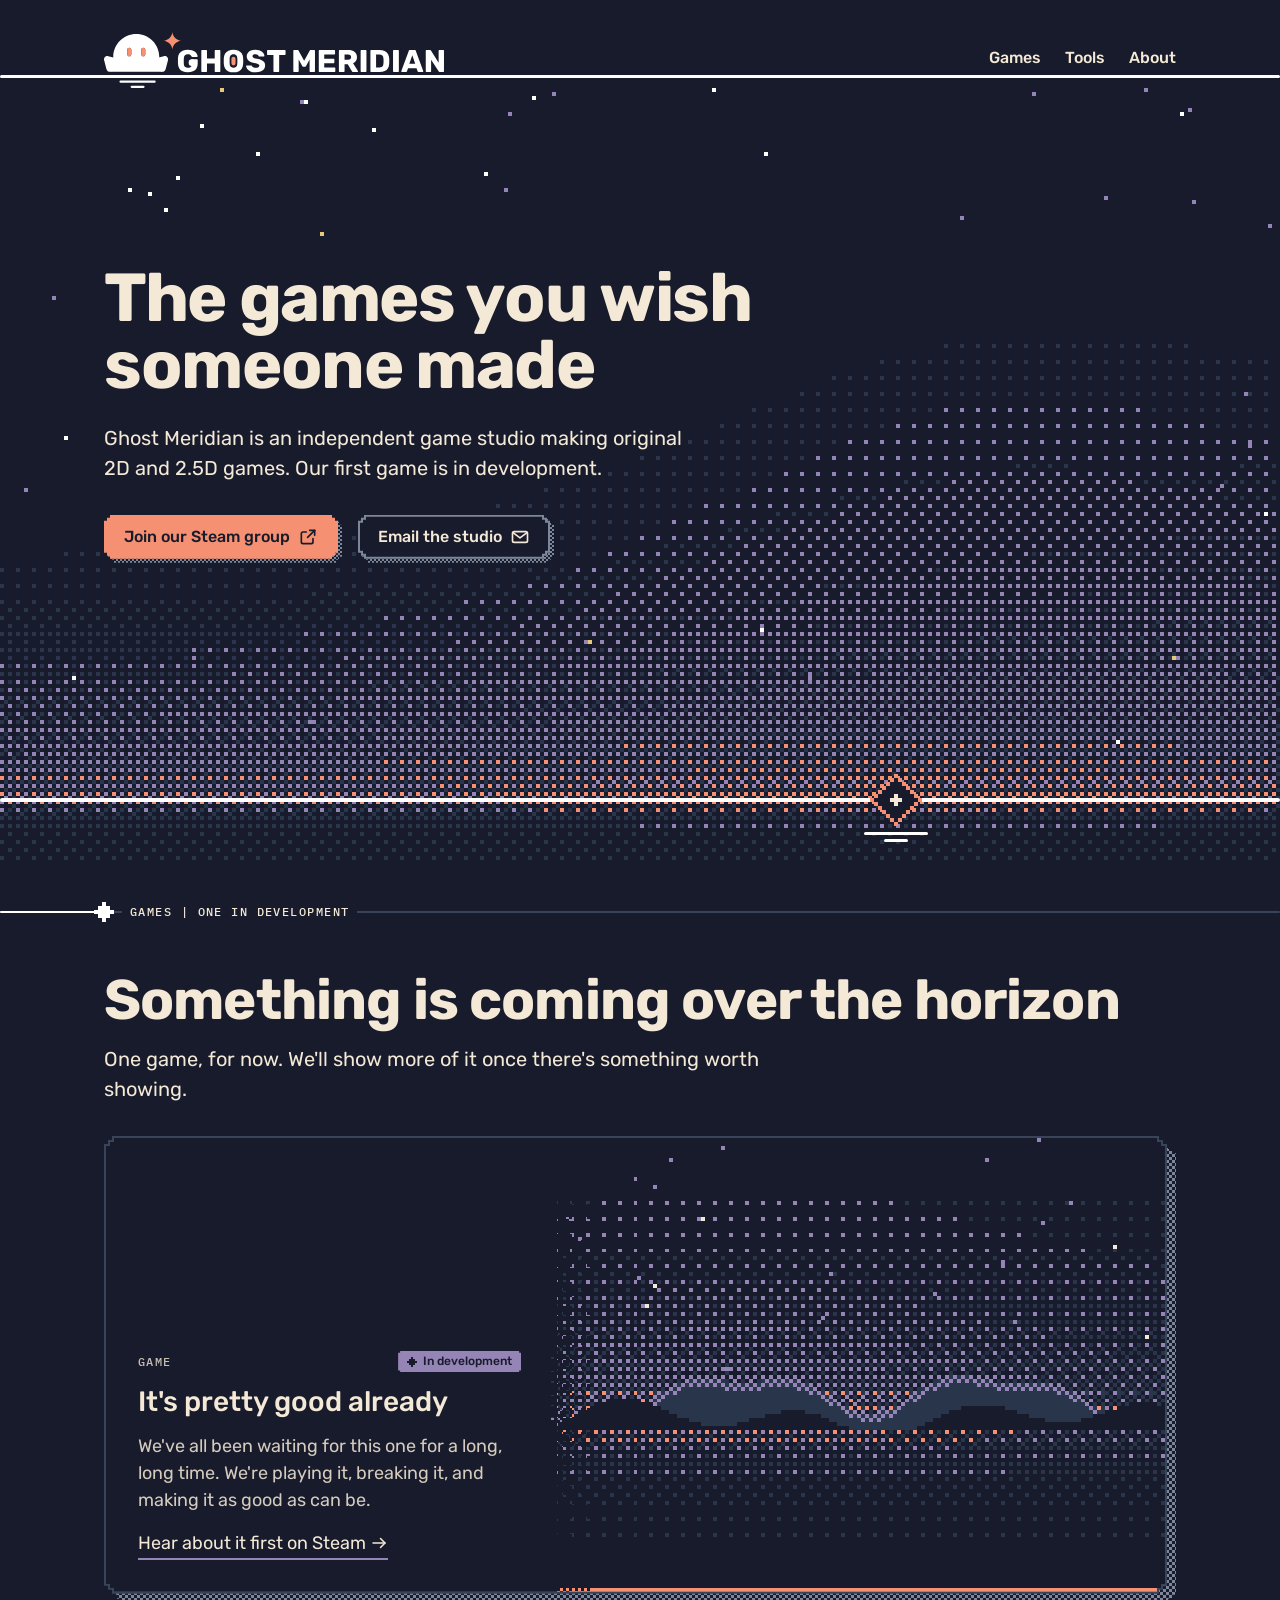
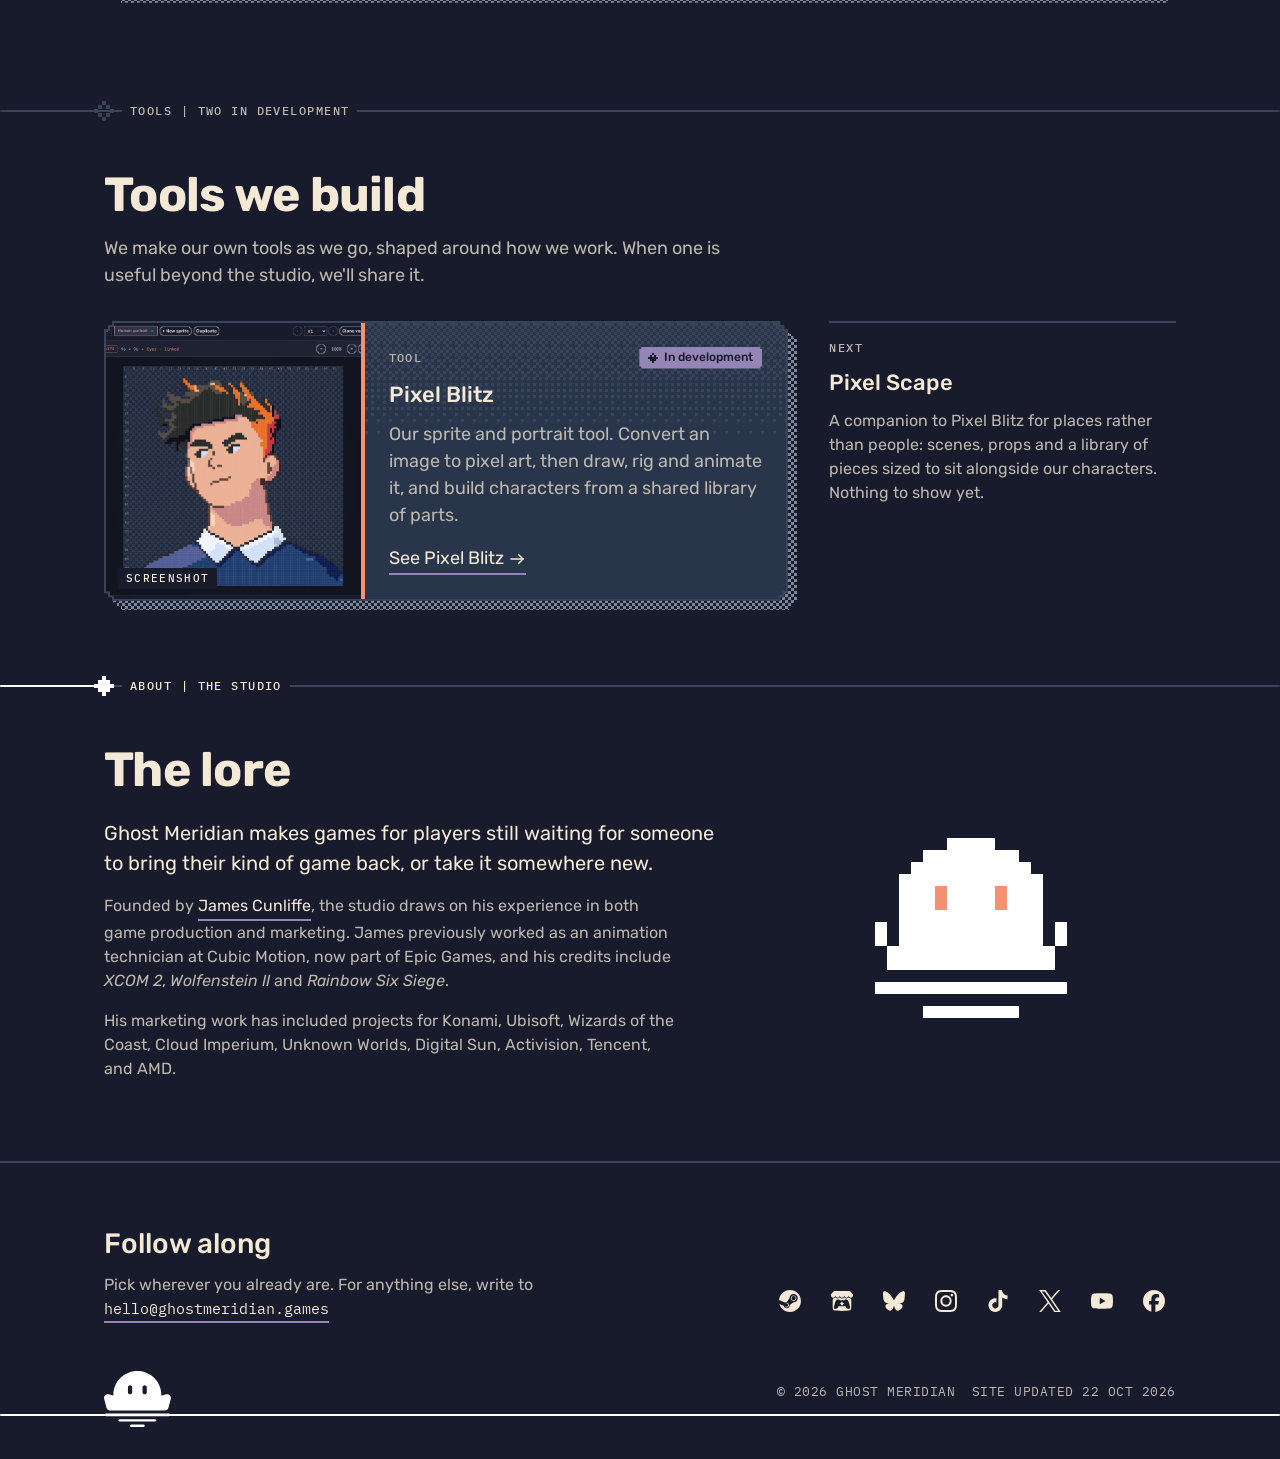
==== commit c7457c61: "fix(home): link founder name to IMDb" ====
--- a/index.html
+++ b/index.html
@@ -137,7 +137,7 @@
       <div class="about-text">
         <h2 class="section-title" id="about-title">The lore</h2>
         <p class="about-lead">Ghost Meridian makes games for players still waiting for someone to bring their kind of game back, or take it somewhere new.</p>
-        <p>Founded by James Cunliffe, the studio draws on his experience in both game production and marketing. James previously worked as an animation technician at Cubic Motion, now part of Epic Games, and his credits include <i>XCOM 2</i>, <i>Wolfenstein II</i> and <i>Rainbow Six Siege</i>.</p>
+        <p>Founded by <a class="gm-link" href="https://www.imdb.com/name/nm6382359/">James Cunliffe</a>, the studio draws on his experience in both game production and marketing. James previously worked as an animation technician at Cubic Motion, now part of Epic Games, and his credits include <i>XCOM 2</i>, <i>Wolfenstein II</i> and <i>Rainbow Six Siege</i>.</p>
         <p>His marketing work has included projects for Konami, Ubisoft, Wizards of the Coast, Cloud Imperium, Unknown Worlds, Digital Sun, Activision, Tencent, and AMD.</p>
       </div>
       <figure class="about-art" aria-hidden="true">
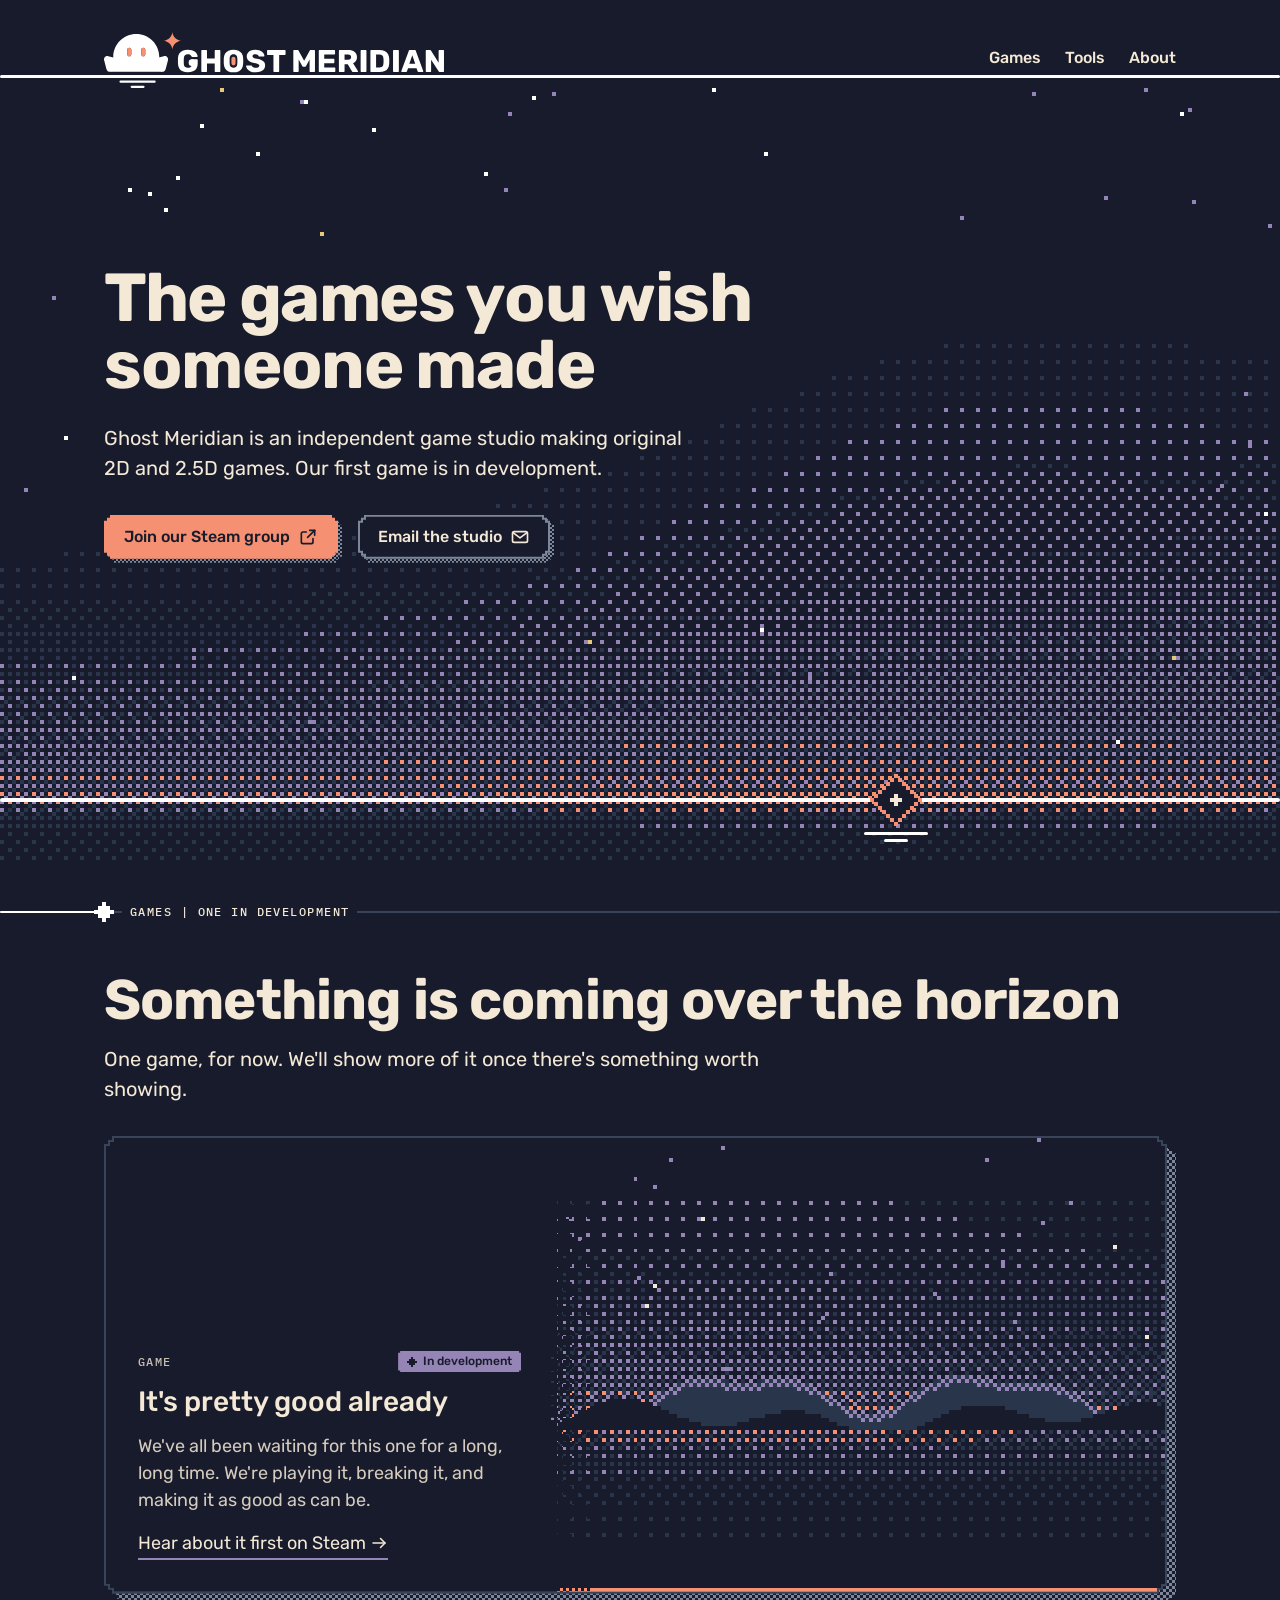
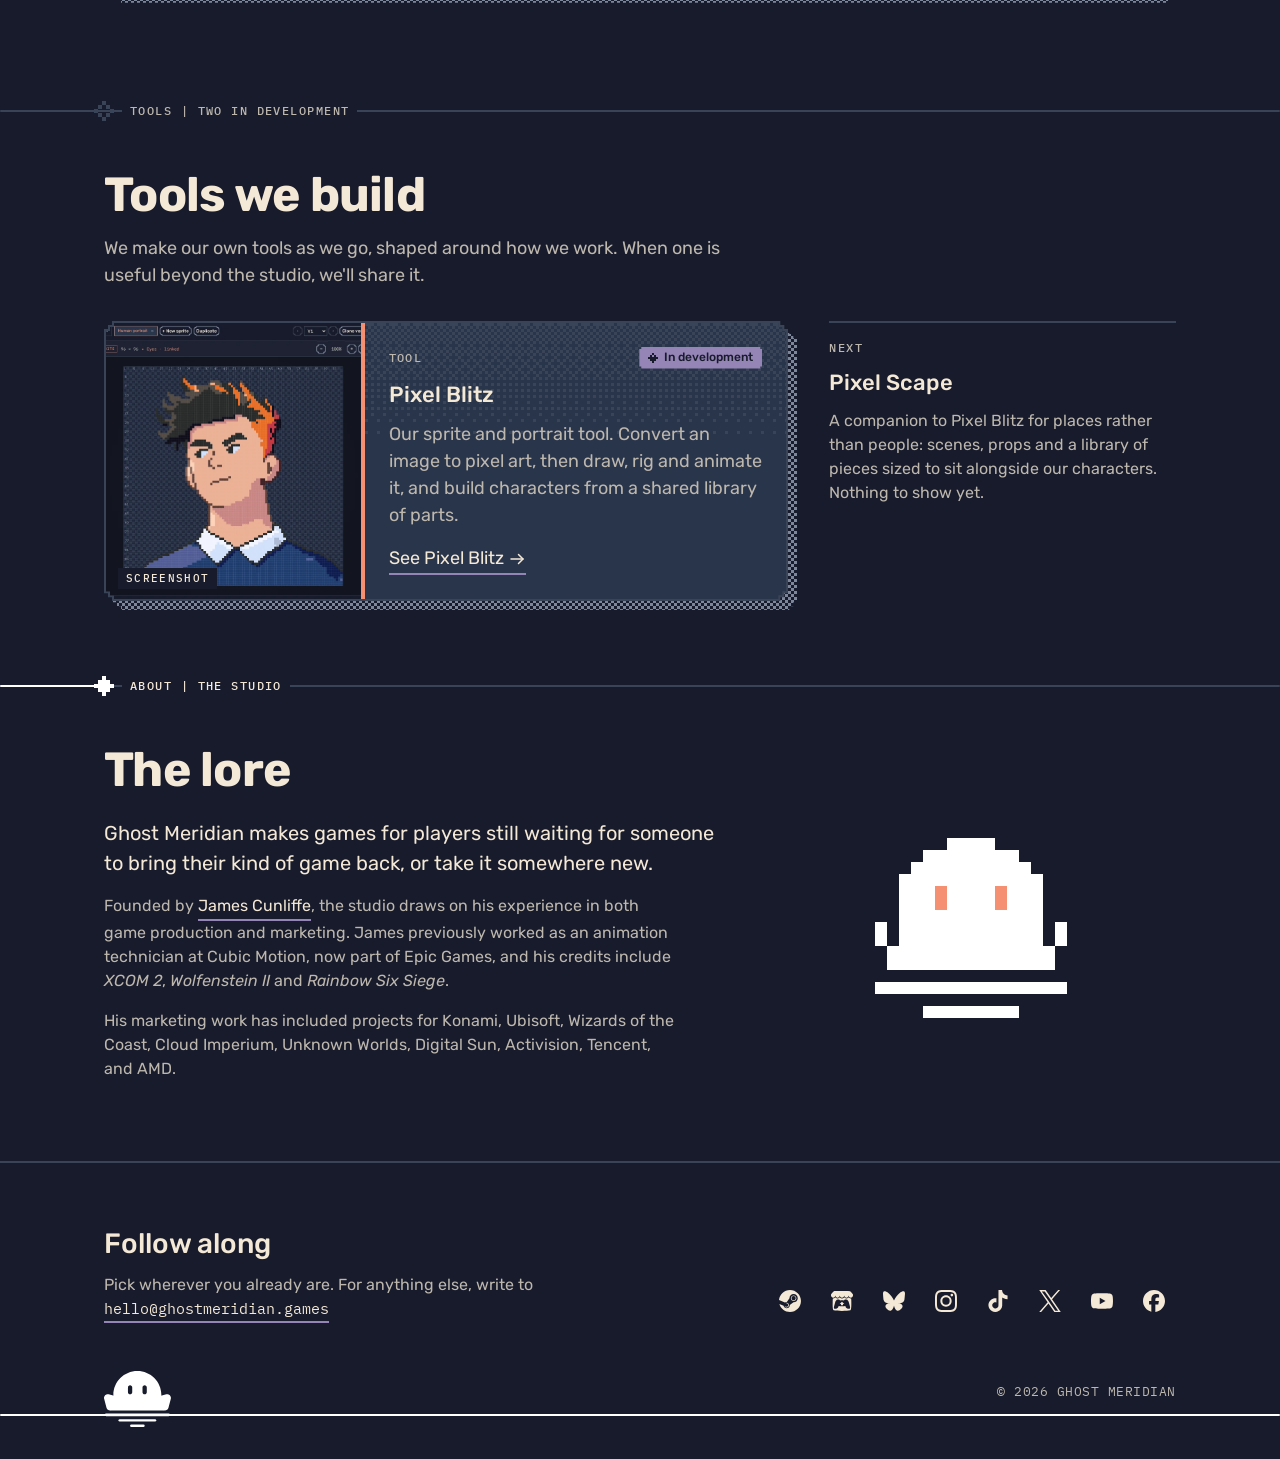
==== commit 2352e94c: "fix(home): remove footer update date" ====
--- a/index.html
+++ b/index.html
@@ -169,7 +169,7 @@
   <div class="gm-masthead foot-mast wrap">
     <span class="gm-masthead-line" aria-hidden="true"></span>
     <span class="foot-ident"><svg xmlns="http://www.w3.org/2000/svg" viewBox="0 0 203.25 169.94" aria-hidden="true" class="gm-logo" focusable="false"><g class="gm-logo-ink"><path d="M28.47,72.8C28.47,32.59,61.07,0,101.27,0s72.8,32.59,72.8,72.8c0,21.06,5.15,38.38,9.36,46.8H19.11c4.21-8.42,9.36-25.74,9.36-46.8ZM72.67,50.05v14.3c0,3.59,2.91,6.5,6.5,6.5s6.5-2.91,6.5-6.5v-14.3c0-3.59-2.91-6.5-6.5-6.5s-6.5,2.91-6.5,6.5ZM116.87,50.05v14.3c0,3.59,2.91,6.5,6.5,6.5s6.5-2.91,6.5-6.5v-14.3c0-3.59-2.91-6.5-6.5-6.5s-6.5,2.91-6.5,6.5Z" fill-rule="evenodd"></path><rect x="2.47" y="128.7" width="197.6" height="8.32" rx="4.16" ry="4.16"></rect><rect x="44.07" y="146.2" width="114.4" height="7.28" rx="3.64" ry="3.64"></rect><rect x="79.17" y="162.66" width="44.2" height="7.28" rx="3.64" ry="3.64"></rect><path d="M189.06,70.67l-26.79,7.18c-8.37,2.24-11.18,12.71-5.05,18.84l19.61,19.61c6.13,6.13,16.6,3.33,18.84-5.05l7.18-26.79c2.24-8.37-5.42-16.04-13.79-13.79Z"></path><path d="M.4,84.46l7.18,26.79c2.24,8.37,12.71,11.18,18.84,5.05l19.61-19.61c6.13-6.13,3.33-16.6-5.05-18.84l-26.79-7.18c-8.37-2.24-16.04,5.42-13.79,13.79Z"></path></g><g class="gm-logo-accent"></g></svg></span>
-    <div class="foot-meta"><span>© 2026 Ghost Meridian</span><span>Site updated 22 Oct 2026</span></div>
+    <div class="foot-meta"><span>© 2026 Ghost Meridian</span></div>
   </div>
 </footer>
 
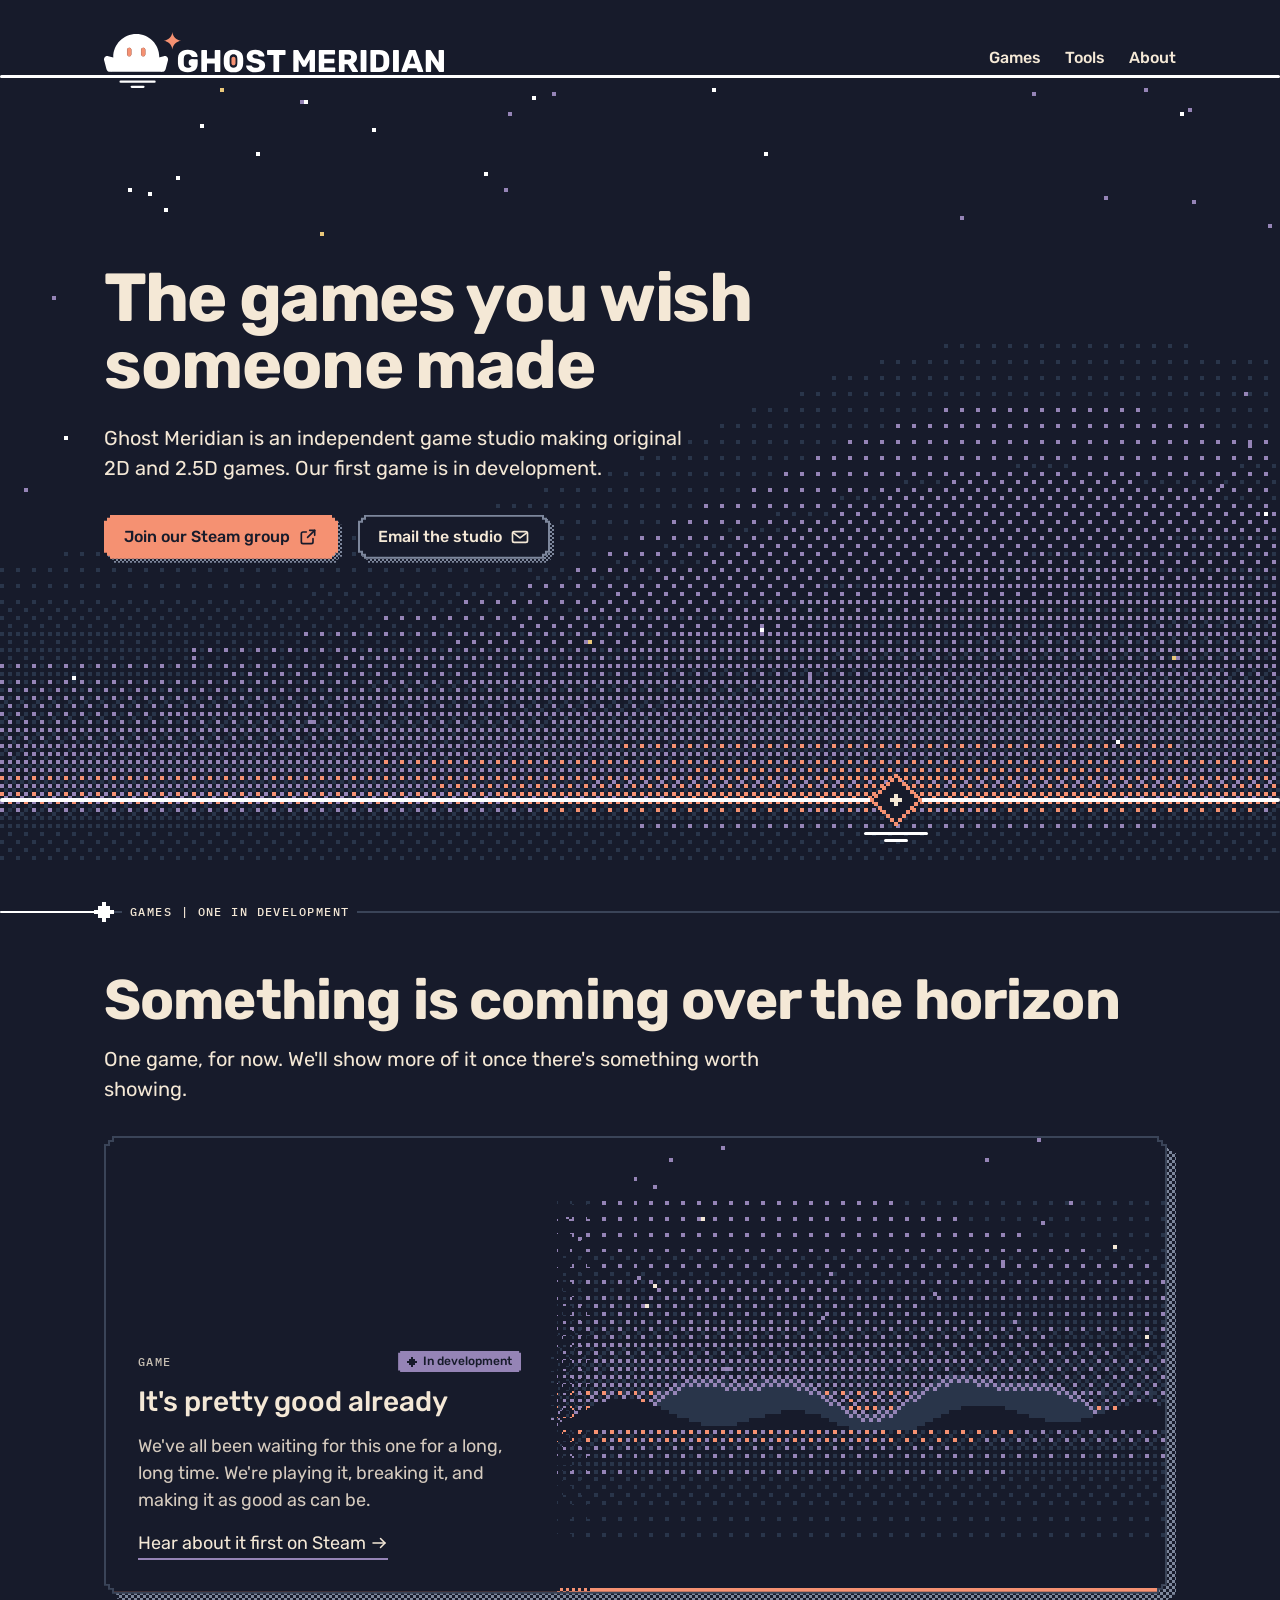
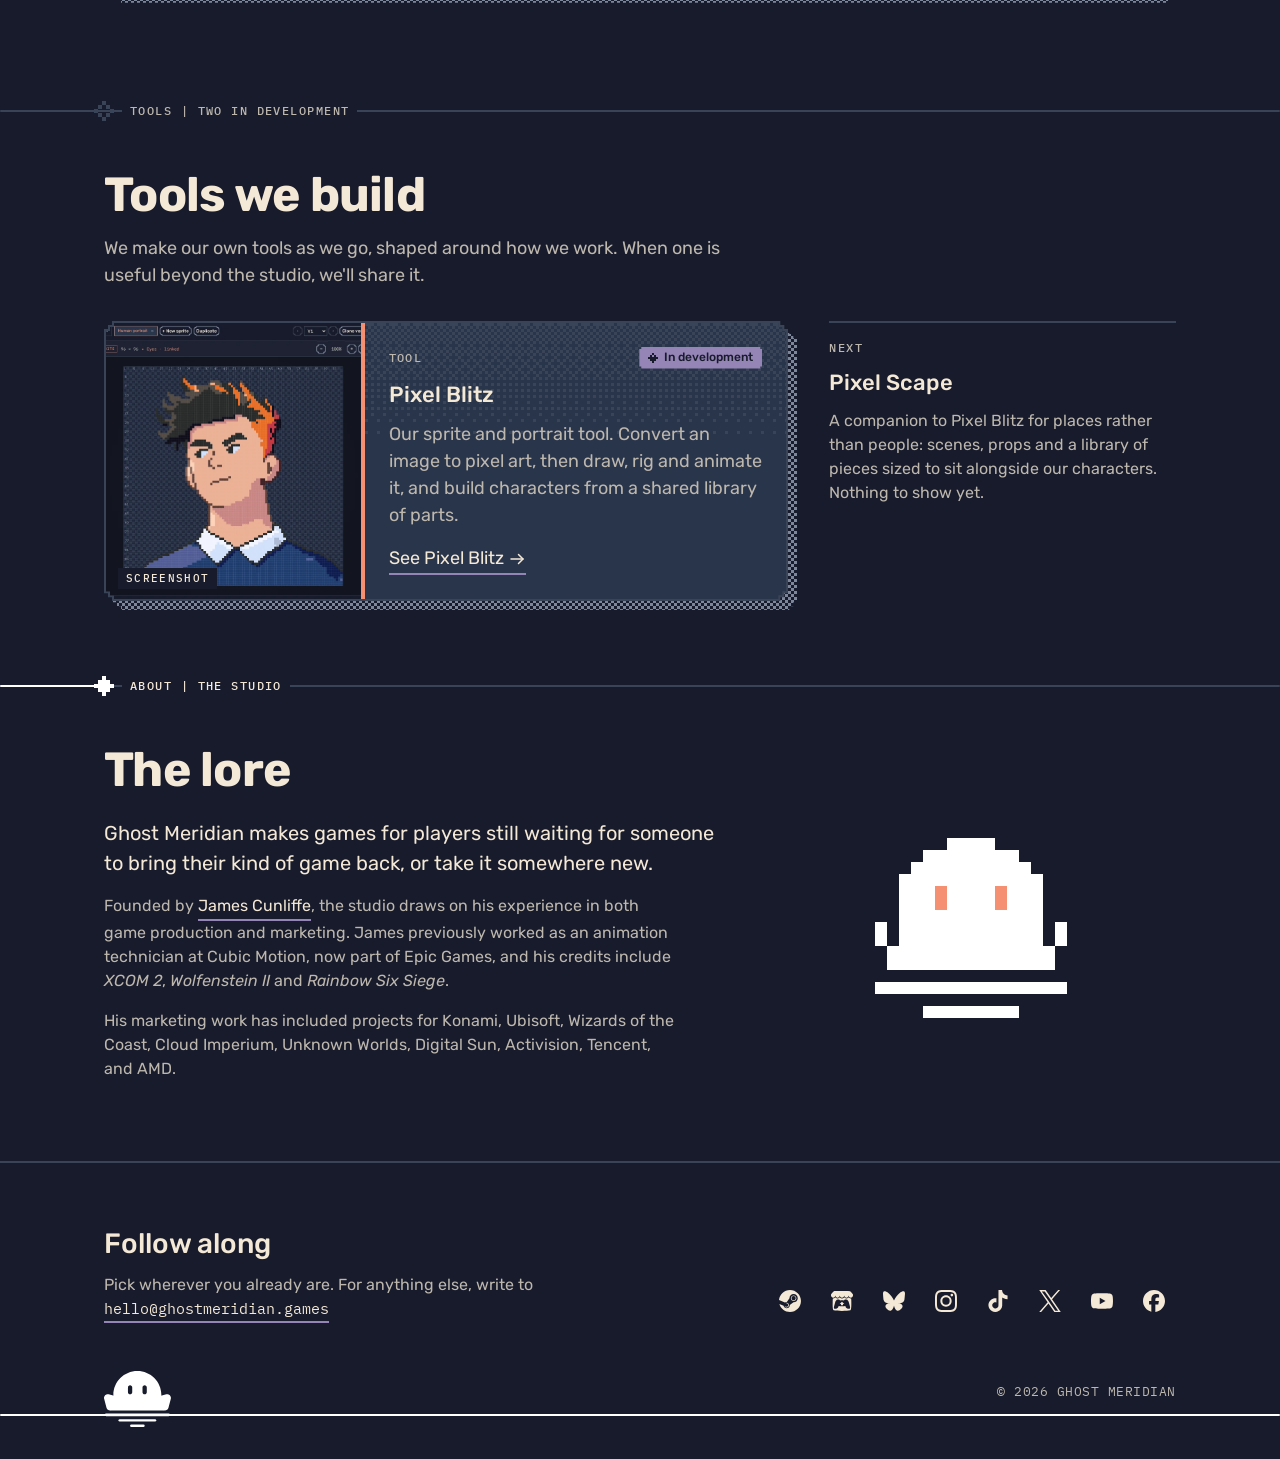
==== commit d433847c: "fix(logo): close coloured eye seams" ====
--- a/index.html
+++ b/index.html
@@ -35,7 +35,7 @@
 <header class="site-top">
   <div class="gm-masthead wrap">
     <span class="gm-masthead-line" aria-hidden="true"></span>
-    <a class="gm-masthead-home" href="#main"><svg xmlns="http://www.w3.org/2000/svg" viewBox="0 0 637.05 104.79" role="img" aria-label="Ghost Meridian" class="gm-logo" focusable="false"><g class="gm-logo-ink"><path d="M156.72,75.53c-3.73,0-6.94-.62-9.63-1.85-2.69-1.24-4.77-3.04-6.24-5.42-1.47-2.37-2.29-5.27-2.44-8.68-.04-1.69-.06-3.48-.06-5.39s.02-3.72.06-5.45c.16-3.33.98-6.16,2.47-8.48,1.49-2.32,3.59-4.08,6.3-5.3,2.71-1.22,5.89-1.83,9.54-1.83,2.94,0,5.55.36,7.83,1.09,2.28.73,4.19,1.7,5.74,2.91,1.55,1.22,2.74,2.55,3.56,4s1.26,2.88,1.3,4.3c0,.35-.13.65-.38.88-.26.24-.56.35-.91.35h-8.6c-.43,0-.76-.07-.97-.21-.22-.14-.4-.34-.56-.62-.27-.59-.68-1.21-1.21-1.85s-1.26-1.21-2.18-1.68c-.92-.47-2.13-.71-3.62-.71-2.2,0-3.94.59-5.24,1.77-1.3,1.18-2,3.06-2.12,5.65-.12,3.38-.12,6.79,0,10.25.12,2.75.84,4.73,2.18,5.95,1.33,1.22,3.12,1.83,5.36,1.83,1.45,0,2.76-.25,3.92-.77,1.16-.51,2.07-1.3,2.74-2.38.67-1.08,1-2.46,1-4.15v-1.12h.14c-.43,0-.79-.15-1.06-.44-.28-.29-.41-.66-.41-1.09v-4.36c0-.43.14-.79.41-1.09.27-.29.63-.44,1.06-.44h9.16c.43,0,.78.15,1.06.44.27.29.41.66.41,1.09v6.71c0,3.38-.77,6.26-2.3,8.65-1.53,2.4-3.7,4.23-6.51,5.51-2.81,1.28-6.07,1.91-9.8,1.91Z"></path><path d="M183.57,74.94c-.43,0-.79-.14-1.06-.41-.27-.27-.41-.63-.41-1.06v-38.27c0-.43.14-.78.41-1.06.27-.27.63-.41,1.06-.41h7.6c.43,0,.79.14,1.09.41.29.28.44.63.44,1.06v14.19h14.48v-14.19c0-.43.14-.78.41-1.06.27-.27.63-.41,1.06-.41h7.6c.43,0,.78.14,1.06.41.27.28.41.63.41,1.06v38.27c0,.39-.14.74-.41,1.03-.28.29-.63.44-1.06.44h-7.6c-.43,0-.79-.15-1.06-.44-.27-.29-.41-.64-.41-1.03v-14.66h-14.48v14.66c0,.39-.15.74-.44,1.03-.29.29-.66.44-1.09.44h-7.6Z"></path><path d="M242.29,75.53c-3.61,0-6.75-.59-9.42-1.77-2.67-1.18-4.75-2.95-6.24-5.33-1.49-2.37-2.32-5.35-2.47-8.92-.04-1.69-.06-3.39-.06-5.09s.02-3.41.06-5.09c.16-3.53.99-6.51,2.5-8.92,1.51-2.41,3.61-4.23,6.3-5.45,2.69-1.22,5.8-1.83,9.33-1.83s6.69.61,9.36,1.83c2.67,1.22,4.77,3.03,6.3,5.45s2.35,5.39,2.47,8.92c.08,1.69.12,3.39.12,5.09s-.04,3.41-.12,5.09c-.12,3.57-.93,6.55-2.44,8.92-1.51,2.38-3.6,4.15-6.27,5.33-2.67,1.18-5.81,1.77-9.42,1.77ZM242.29,67.05c2.08,0,3.78-.63,5.09-1.88,1.31-1.26,2.01-3.26,2.09-6.01.08-1.73.12-3.36.12-4.89s-.04-3.12-.12-4.77c-.08-1.84-.42-3.35-1.03-4.5-.61-1.16-1.44-2.01-2.5-2.56-1.06-.55-2.28-.82-3.65-.82s-2.53.28-3.59.82c-1.06.55-1.9,1.4-2.53,2.56-.63,1.16-.98,2.66-1.06,4.5-.04,1.65-.06,3.24-.06,4.77s.02,3.16.06,4.89c.12,2.75.83,4.75,2.15,6.01,1.31,1.26,2.99,1.88,5.03,1.88Z"></path><path d="M283.74,75.53c-3.93,0-7.18-.56-9.77-1.68-2.59-1.12-4.55-2.58-5.89-4.39-1.33-1.8-2.04-3.73-2.12-5.77,0-.31.13-.6.38-.85s.56-.38.91-.38h7.42c.55,0,.97.1,1.27.29s.56.45.79.77c.31.59.76,1.16,1.32,1.71.57.55,1.32.99,2.27,1.33.94.33,2.08.5,3.42.5,2.28,0,3.99-.35,5.15-1.06,1.16-.71,1.74-1.67,1.74-2.88,0-.9-.31-1.63-.94-2.18-.63-.55-1.64-1.05-3.03-1.5-1.39-.45-3.25-.91-5.56-1.38-2.98-.63-5.53-1.44-7.62-2.44-2.1-1-3.7-2.32-4.8-3.94-1.1-1.63-1.65-3.66-1.65-6.09s.68-4.53,2.03-6.42c1.35-1.88,3.25-3.36,5.68-4.42,2.43-1.06,5.32-1.59,8.66-1.59,2.71,0,5.09.35,7.15,1.06,2.06.71,3.8,1.65,5.21,2.83,1.41,1.18,2.48,2.42,3.21,3.74.73,1.32,1.11,2.6,1.15,3.86,0,.31-.11.6-.32.85-.22.26-.52.38-.91.38h-7.77c-.43,0-.81-.08-1.12-.24-.31-.16-.59-.41-.82-.77-.24-.86-.85-1.62-1.85-2.27s-2.31-.97-3.92-.97c-1.73,0-3.07.3-4.03.91-.96.61-1.44,1.54-1.44,2.8,0,.79.27,1.47.79,2.06s1.41,1.1,2.65,1.53c1.24.43,2.93.88,5.09,1.35,3.57.67,6.46,1.5,8.66,2.5,2.2,1,3.82,2.3,4.86,3.89,1.04,1.59,1.56,3.58,1.56,5.98,0,2.67-.77,4.97-2.3,6.89-1.53,1.92-3.62,3.41-6.27,4.45-2.65,1.04-5.72,1.56-9.21,1.56Z"></path><path d="M318.54,74.94c-.43,0-.79-.15-1.06-.44-.28-.29-.41-.64-.41-1.03v-30.5h-10.48c-.43,0-.79-.15-1.06-.44-.27-.29-.41-.64-.41-1.03v-6.3c0-.43.14-.78.41-1.06.27-.27.63-.41,1.06-.41h31.68c.43,0,.78.14,1.06.41.27.28.41.63.41,1.06v6.3c0,.39-.14.74-.41,1.03-.27.29-.63.44-1.06.44h-10.48v30.5c0,.39-.14.74-.41,1.03-.28.29-.63.44-1.06.44h-7.77Z"></path><path d="M355.75,74.94c-.39,0-.74-.15-1.03-.44-.29-.29-.44-.64-.44-1.03v-38.27c0-.43.15-.78.44-1.06.29-.27.64-.41,1.03-.41h6.36c.67,0,1.16.17,1.47.5.31.33.51.6.59.79l10.36,18.55,10.36-18.55c.12-.2.32-.46.62-.79.29-.33.77-.5,1.44-.5h6.3c.43,0,.79.14,1.09.41.29.28.44.63.44,1.06v38.27c0,.39-.15.74-.44,1.03-.29.29-.66.44-1.09.44h-7.01c-.43,0-.79-.15-1.09-.44-.29-.29-.44-.64-.44-1.03v-22.08l-6.59,12.31c-.2.35-.45.67-.77.94-.31.28-.75.41-1.3.41h-3.06c-.55,0-.98-.14-1.29-.41-.31-.27-.57-.59-.77-.94l-6.65-12.31v22.08c0,.39-.14.74-.41,1.03-.27.29-.63.44-1.06.44h-7.07Z"></path><path d="M403.39,74.94c-.43,0-.79-.15-1.06-.44-.27-.29-.41-.64-.41-1.03v-38.27c0-.43.14-.78.41-1.06.27-.27.63-.41,1.06-.41h27.5c.43,0,.78.14,1.06.41.27.28.41.63.41,1.06v5.54c0,.43-.14.79-.41,1.06-.27.28-.63.41-1.06.41h-18.78v7.95h17.49c.43,0,.78.15,1.06.44.27.29.41.66.41,1.09v5.12c0,.39-.14.74-.41,1.03-.28.29-.63.44-1.06.44h-17.49v8.18h19.25c.43,0,.78.14,1.06.41.27.28.41.63.41,1.06v5.53c0,.39-.14.74-.41,1.03-.27.29-.63.44-1.06.44h-27.97Z"></path><path d="M441.02,74.94c-.43,0-.79-.15-1.06-.44-.27-.29-.41-.64-.41-1.03v-38.27c0-.43.14-.78.41-1.06.27-.27.63-.41,1.06-.41h16.02c5.1,0,9.11,1.17,12.01,3.5,2.9,2.34,4.36,5.64,4.36,9.92,0,2.79-.67,5.14-2,7.07-1.33,1.92-3.1,3.38-5.3,4.36l9.07,14.48c.12.24.18.45.18.65,0,.31-.13.6-.38.85s-.54.38-.85.38h-7.83c-.75,0-1.3-.19-1.65-.56-.35-.37-.61-.71-.77-1.03l-7.71-12.95h-6.01v13.07c0,.39-.15.74-.44,1.03-.29.29-.66.44-1.09.44h-7.6ZM450.14,52.03h6.77c1.84,0,3.23-.45,4.15-1.35.92-.9,1.38-2.12,1.38-3.65s-.44-2.77-1.32-3.71c-.88-.94-2.29-1.41-4.21-1.41h-6.77v10.13Z"></path><path d="M481.7,74.94c-.43,0-.79-.15-1.06-.44-.27-.29-.41-.64-.41-1.03v-38.27c0-.43.14-.78.41-1.06.27-.27.63-.41,1.06-.41h7.89c.43,0,.79.14,1.09.41.29.28.44.63.44,1.06v38.27c0,.39-.15.74-.44,1.03-.29.29-.66.44-1.09.44h-7.89Z"></path><path d="M500.01,74.94c-.43,0-.79-.15-1.06-.44-.27-.29-.41-.64-.41-1.03v-38.27c0-.43.14-.78.41-1.06.27-.27.63-.41,1.06-.41h15.31c3.85,0,7.12.62,9.83,1.85,2.71,1.24,4.79,3.04,6.24,5.42,1.45,2.38,2.24,5.31,2.36,8.8.04,1.73.06,3.24.06,4.53s-.02,2.79-.06,4.47c-.16,3.65-.93,6.67-2.33,9.07-1.39,2.39-3.42,4.17-6.06,5.33-2.65,1.16-5.9,1.74-9.74,1.74h-15.6ZM509.13,66.46h6.18c1.69,0,3.09-.26,4.21-.79,1.12-.53,1.96-1.36,2.53-2.5.57-1.14.87-2.63.91-4.47.08-1.14.13-2.16.15-3.06.02-.9.02-1.81,0-2.71-.02-.9-.07-1.9-.15-3-.08-2.67-.78-4.62-2.09-5.86-1.32-1.24-3.27-1.85-5.86-1.85h-5.89v24.26Z"></path><path d="M542.33,74.94c-.43,0-.79-.15-1.06-.44-.27-.29-.41-.64-.41-1.03v-38.27c0-.43.14-.78.41-1.06.27-.27.63-.41,1.06-.41h7.89c.43,0,.79.14,1.09.41.29.28.44.63.44,1.06v38.27c0,.39-.15.74-.44,1.03-.29.29-.66.44-1.09.44h-7.89Z"></path><path d="M557.58,74.94c-.31,0-.6-.13-.85-.38-.26-.25-.38-.54-.38-.85,0-.2.02-.37.06-.53l13.84-37.8c.12-.43.36-.81.74-1.15.37-.33.89-.5,1.56-.5h8.71c.67,0,1.19.17,1.56.5.37.33.62.72.74,1.15l13.78,37.8c.08.16.12.33.12.53,0,.31-.13.6-.38.85s-.56.38-.91.38h-7.24c-.59,0-1.03-.15-1.32-.44-.29-.29-.48-.56-.56-.79l-2.3-6.01h-15.72l-2.24,6.01c-.08.24-.26.5-.53.79-.27.29-.75.44-1.41.44h-7.24ZM571.42,59.22h10.95l-5.48-15.54-5.48,15.54Z"></path><path d="M603.57,74.94c-.43,0-.79-.15-1.06-.44-.27-.29-.41-.64-.41-1.03v-38.27c0-.43.14-.78.41-1.06.27-.27.63-.41,1.06-.41h6.24c.67,0,1.15.15,1.44.44.29.29.48.52.56.68l14.37,22.61v-22.26c0-.43.14-.78.41-1.06.27-.27.63-.41,1.06-.41h7.07c.43,0,.78.14,1.06.41.27.28.41.63.41,1.06v38.21c0,.43-.14.79-.41,1.09-.28.29-.63.44-1.06.44h-6.3c-.63,0-1.09-.16-1.38-.47-.29-.31-.48-.53-.56-.65l-14.37-21.79v21.43c0,.39-.14.74-.41,1.03-.27.29-.63.44-1.06.44h-7.07Z"></path><rect x="4.25" y="80.29" width="632.81" height="5.02" rx="2.51" ry="2.51"></rect><rect x="28.92" y="90.71" width="67.85" height="4.32" rx="2.16" ry="2.16"></rect><rect x="49.74" y="100.48" width="26.22" height="4.32" rx="2.16" ry="2.16"></rect><path d="M17.34,46.74C17.34,22.96,36.62,3.68,60.41,3.68s43.06,19.28,43.06,43.06c0,12.46,3.05,22.7,5.54,27.68H11.81c2.49-4.98,5.54-15.23,5.54-27.68ZM43.49,33.28v8.46c0,2.12,1.72,3.84,3.84,3.84s3.84-1.72,3.84-3.84v-8.46c0-2.12-1.72-3.84-3.84-3.84s-3.84,1.72-3.84,3.84ZM69.63,33.28v8.46c0,2.12,1.72,3.84,3.84,3.84s3.84-1.72,3.84-3.84v-8.46c0-2.12-1.72-3.84-3.84-3.84s-3.84,1.72-3.84,3.84Z" fill-rule="evenodd"></path><path d="M111.86,45.16l-16.61,4.45c-4.78,1.28-6.39,7.26-2.88,10.77l12.16,12.16c3.5,3.5,9.48,1.9,10.77-2.88l4.45-16.61c1.28-4.78-3.1-9.16-7.88-7.88Z"></path><path d="M.23,53.04l4.45,16.61c1.28,4.78,7.26,6.39,10.77,2.88l12.16-12.16c3.5-3.5,1.9-9.48-2.88-10.77l-16.61-4.45c-4.78-1.28-9.16,3.1-7.88,7.88Z"></path><circle cx="164.49" cy="57.31" r="6.1"></circle></g><g class="gm-logo-accent"><path d="M127.97,0h0c.81,8.7,7.69,15.58,16.39,16.39h0s0,0,0,0c-8.7.81-15.58,7.69-16.39,16.39h0s0,0,0,0c-.81-8.7-7.69-15.58-16.39-16.39h0s0,0,0,0C120.27,15.58,127.16,8.7,127.97,0h0Z"></path><path d="M238.47,50.1c0-2.12,1.72-3.84,3.84-3.84s3.84,1.72,3.84,3.84v8.46c0,2.12-1.72,3.84-3.84,3.84s-3.84-1.72-3.84-3.84v-8.46Z"></path><path d="M43.49,33.28c0-2.12,1.72-3.84,3.84-3.84s3.84,1.72,3.84,3.84v8.46c0,2.12-1.72,3.84-3.84,3.84s-3.84-1.72-3.84-3.84v-8.46Z"></path><path d="M69.63,33.28c0-2.12,1.72-3.84,3.84-3.84s3.84,1.72,3.84,3.84v8.46c0,2.12-1.72,3.84-3.84,3.84s-3.84-1.72-3.84-3.84v-8.46Z"></path></g></svg></a>
+    <a class="gm-masthead-home" href="#main"><svg xmlns="http://www.w3.org/2000/svg" viewBox="0 0 637.05 104.79" role="img" aria-label="Ghost Meridian" class="gm-logo" focusable="false"><g class="gm-logo-ink"><path d="M156.72,75.53c-3.73,0-6.94-.62-9.63-1.85-2.69-1.24-4.77-3.04-6.24-5.42-1.47-2.37-2.29-5.27-2.44-8.68-.04-1.69-.06-3.48-.06-5.39s.02-3.72.06-5.45c.16-3.33.98-6.16,2.47-8.48,1.49-2.32,3.59-4.08,6.3-5.3,2.71-1.22,5.89-1.83,9.54-1.83,2.94,0,5.55.36,7.83,1.09,2.28.73,4.19,1.7,5.74,2.91,1.55,1.22,2.74,2.55,3.56,4s1.26,2.88,1.3,4.3c0,.35-.13.65-.38.88-.26.24-.56.35-.91.35h-8.6c-.43,0-.76-.07-.97-.21-.22-.14-.4-.34-.56-.62-.27-.59-.68-1.21-1.21-1.85s-1.26-1.21-2.18-1.68c-.92-.47-2.13-.71-3.62-.71-2.2,0-3.94.59-5.24,1.77-1.3,1.18-2,3.06-2.12,5.65-.12,3.38-.12,6.79,0,10.25.12,2.75.84,4.73,2.18,5.95,1.33,1.22,3.12,1.83,5.36,1.83,1.45,0,2.76-.25,3.92-.77,1.16-.51,2.07-1.3,2.74-2.38.67-1.08,1-2.46,1-4.15v-1.12h.14c-.43,0-.79-.15-1.06-.44-.28-.29-.41-.66-.41-1.09v-4.36c0-.43.14-.79.41-1.09.27-.29.63-.44,1.06-.44h9.16c.43,0,.78.15,1.06.44.27.29.41.66.41,1.09v6.71c0,3.38-.77,6.26-2.3,8.65-1.53,2.4-3.7,4.23-6.51,5.51-2.81,1.28-6.07,1.91-9.8,1.91Z"></path><path d="M183.57,74.94c-.43,0-.79-.14-1.06-.41-.27-.27-.41-.63-.41-1.06v-38.27c0-.43.14-.78.41-1.06.27-.27.63-.41,1.06-.41h7.6c.43,0,.79.14,1.09.41.29.28.44.63.44,1.06v14.19h14.48v-14.19c0-.43.14-.78.41-1.06.27-.27.63-.41,1.06-.41h7.6c.43,0,.78.14,1.06.41.27.28.41.63.41,1.06v38.27c0,.39-.14.74-.41,1.03-.28.29-.63.44-1.06.44h-7.6c-.43,0-.79-.15-1.06-.44-.27-.29-.41-.64-.41-1.03v-14.66h-14.48v14.66c0,.39-.15.74-.44,1.03-.29.29-.66.44-1.09.44h-7.6Z"></path><path d="M242.29,75.53c-3.61,0-6.75-.59-9.42-1.77-2.67-1.18-4.75-2.95-6.24-5.33-1.49-2.37-2.32-5.35-2.47-8.92-.04-1.69-.06-3.39-.06-5.09s.02-3.41.06-5.09c.16-3.53.99-6.51,2.5-8.92,1.51-2.41,3.61-4.23,6.3-5.45,2.69-1.22,5.8-1.83,9.33-1.83s6.69.61,9.36,1.83c2.67,1.22,4.77,3.03,6.3,5.45s2.35,5.39,2.47,8.92c.08,1.69.12,3.39.12,5.09s-.04,3.41-.12,5.09c-.12,3.57-.93,6.55-2.44,8.92-1.51,2.38-3.6,4.15-6.27,5.33-2.67,1.18-5.81,1.77-9.42,1.77ZM242.29,67.05c2.08,0,3.78-.63,5.09-1.88,1.31-1.26,2.01-3.26,2.09-6.01.08-1.73.12-3.36.12-4.89s-.04-3.12-.12-4.77c-.08-1.84-.42-3.35-1.03-4.5-.61-1.16-1.44-2.01-2.5-2.56-1.06-.55-2.28-.82-3.65-.82s-2.53.28-3.59.82c-1.06.55-1.9,1.4-2.53,2.56-.63,1.16-.98,2.66-1.06,4.5-.04,1.65-.06,3.24-.06,4.77s.02,3.16.06,4.89c.12,2.75.83,4.75,2.15,6.01,1.31,1.26,2.99,1.88,5.03,1.88Z"></path><path d="M283.74,75.53c-3.93,0-7.18-.56-9.77-1.68-2.59-1.12-4.55-2.58-5.89-4.39-1.33-1.8-2.04-3.73-2.12-5.77,0-.31.13-.6.38-.85s.56-.38.91-.38h7.42c.55,0,.97.1,1.27.29s.56.45.79.77c.31.59.76,1.16,1.32,1.71.57.55,1.32.99,2.27,1.33.94.33,2.08.5,3.42.5,2.28,0,3.99-.35,5.15-1.06,1.16-.71,1.74-1.67,1.74-2.88,0-.9-.31-1.63-.94-2.18-.63-.55-1.64-1.05-3.03-1.5-1.39-.45-3.25-.91-5.56-1.38-2.98-.63-5.53-1.44-7.62-2.44-2.1-1-3.7-2.32-4.8-3.94-1.1-1.63-1.65-3.66-1.65-6.09s.68-4.53,2.03-6.42c1.35-1.88,3.25-3.36,5.68-4.42,2.43-1.06,5.32-1.59,8.66-1.59,2.71,0,5.09.35,7.15,1.06,2.06.71,3.8,1.65,5.21,2.83,1.41,1.18,2.48,2.42,3.21,3.74.73,1.32,1.11,2.6,1.15,3.86,0,.31-.11.6-.32.85-.22.26-.52.38-.91.38h-7.77c-.43,0-.81-.08-1.12-.24-.31-.16-.59-.41-.82-.77-.24-.86-.85-1.62-1.85-2.27s-2.31-.97-3.92-.97c-1.73,0-3.07.3-4.03.91-.96.61-1.44,1.54-1.44,2.8,0,.79.27,1.47.79,2.06s1.41,1.1,2.65,1.53c1.24.43,2.93.88,5.09,1.35,3.57.67,6.46,1.5,8.66,2.5,2.2,1,3.82,2.3,4.86,3.89,1.04,1.59,1.56,3.58,1.56,5.98,0,2.67-.77,4.97-2.3,6.89-1.53,1.92-3.62,3.41-6.27,4.45-2.65,1.04-5.72,1.56-9.21,1.56Z"></path><path d="M318.54,74.94c-.43,0-.79-.15-1.06-.44-.28-.29-.41-.64-.41-1.03v-30.5h-10.48c-.43,0-.79-.15-1.06-.44-.27-.29-.41-.64-.41-1.03v-6.3c0-.43.14-.78.41-1.06.27-.27.63-.41,1.06-.41h31.68c.43,0,.78.14,1.06.41.27.28.41.63.41,1.06v6.3c0,.39-.14.74-.41,1.03-.27.29-.63.44-1.06.44h-10.48v30.5c0,.39-.14.74-.41,1.03-.28.29-.63.44-1.06.44h-7.77Z"></path><path d="M355.75,74.94c-.39,0-.74-.15-1.03-.44-.29-.29-.44-.64-.44-1.03v-38.27c0-.43.15-.78.44-1.06.29-.27.64-.41,1.03-.41h6.36c.67,0,1.16.17,1.47.5.31.33.51.6.59.79l10.36,18.55,10.36-18.55c.12-.2.32-.46.62-.79.29-.33.77-.5,1.44-.5h6.3c.43,0,.79.14,1.09.41.29.28.44.63.44,1.06v38.27c0,.39-.15.74-.44,1.03-.29.29-.66.44-1.09.44h-7.01c-.43,0-.79-.15-1.09-.44-.29-.29-.44-.64-.44-1.03v-22.08l-6.59,12.31c-.2.35-.45.67-.77.94-.31.28-.75.41-1.3.41h-3.06c-.55,0-.98-.14-1.29-.41-.31-.27-.57-.59-.77-.94l-6.65-12.31v22.08c0,.39-.14.74-.41,1.03-.27.29-.63.44-1.06.44h-7.07Z"></path><path d="M403.39,74.94c-.43,0-.79-.15-1.06-.44-.27-.29-.41-.64-.41-1.03v-38.27c0-.43.14-.78.41-1.06.27-.27.63-.41,1.06-.41h27.5c.43,0,.78.14,1.06.41.27.28.41.63.41,1.06v5.54c0,.43-.14.79-.41,1.06-.27.28-.63.41-1.06.41h-18.78v7.95h17.49c.43,0,.78.15,1.06.44.27.29.41.66.41,1.09v5.12c0,.39-.14.74-.41,1.03-.28.29-.63.44-1.06.44h-17.49v8.18h19.25c.43,0,.78.14,1.06.41.27.28.41.63.41,1.06v5.53c0,.39-.14.74-.41,1.03-.27.29-.63.44-1.06.44h-27.97Z"></path><path d="M441.02,74.94c-.43,0-.79-.15-1.06-.44-.27-.29-.41-.64-.41-1.03v-38.27c0-.43.14-.78.41-1.06.27-.27.63-.41,1.06-.41h16.02c5.1,0,9.11,1.17,12.01,3.5,2.9,2.34,4.36,5.64,4.36,9.92,0,2.79-.67,5.14-2,7.07-1.33,1.92-3.1,3.38-5.3,4.36l9.07,14.48c.12.24.18.45.18.65,0,.31-.13.6-.38.85s-.54.38-.85.38h-7.83c-.75,0-1.3-.19-1.65-.56-.35-.37-.61-.71-.77-1.03l-7.71-12.95h-6.01v13.07c0,.39-.15.74-.44,1.03-.29.29-.66.44-1.09.44h-7.6ZM450.14,52.03h6.77c1.84,0,3.23-.45,4.15-1.35.92-.9,1.38-2.12,1.38-3.65s-.44-2.77-1.32-3.71c-.88-.94-2.29-1.41-4.21-1.41h-6.77v10.13Z"></path><path d="M481.7,74.94c-.43,0-.79-.15-1.06-.44-.27-.29-.41-.64-.41-1.03v-38.27c0-.43.14-.78.41-1.06.27-.27.63-.41,1.06-.41h7.89c.43,0,.79.14,1.09.41.29.28.44.63.44,1.06v38.27c0,.39-.15.74-.44,1.03-.29.29-.66.44-1.09.44h-7.89Z"></path><path d="M500.01,74.94c-.43,0-.79-.15-1.06-.44-.27-.29-.41-.64-.41-1.03v-38.27c0-.43.14-.78.41-1.06.27-.27.63-.41,1.06-.41h15.31c3.85,0,7.12.62,9.83,1.85,2.71,1.24,4.79,3.04,6.24,5.42,1.45,2.38,2.24,5.31,2.36,8.8.04,1.73.06,3.24.06,4.53s-.02,2.79-.06,4.47c-.16,3.65-.93,6.67-2.33,9.07-1.39,2.39-3.42,4.17-6.06,5.33-2.65,1.16-5.9,1.74-9.74,1.74h-15.6ZM509.13,66.46h6.18c1.69,0,3.09-.26,4.21-.79,1.12-.53,1.96-1.36,2.53-2.5.57-1.14.87-2.63.91-4.47.08-1.14.13-2.16.15-3.06.02-.9.02-1.81,0-2.71-.02-.9-.07-1.9-.15-3-.08-2.67-.78-4.62-2.09-5.86-1.32-1.24-3.27-1.85-5.86-1.85h-5.89v24.26Z"></path><path d="M542.33,74.94c-.43,0-.79-.15-1.06-.44-.27-.29-.41-.64-.41-1.03v-38.27c0-.43.14-.78.41-1.06.27-.27.63-.41,1.06-.41h7.89c.43,0,.79.14,1.09.41.29.28.44.63.44,1.06v38.27c0,.39-.15.74-.44,1.03-.29.29-.66.44-1.09.44h-7.89Z"></path><path d="M557.58,74.94c-.31,0-.6-.13-.85-.38-.26-.25-.38-.54-.38-.85,0-.2.02-.37.06-.53l13.84-37.8c.12-.43.36-.81.74-1.15.37-.33.89-.5,1.56-.5h8.71c.67,0,1.19.17,1.56.5.37.33.62.72.74,1.15l13.78,37.8c.08.16.12.33.12.53,0,.31-.13.6-.38.85s-.56.38-.91.38h-7.24c-.59,0-1.03-.15-1.32-.44-.29-.29-.48-.56-.56-.79l-2.3-6.01h-15.72l-2.24,6.01c-.08.24-.26.5-.53.79-.27.29-.75.44-1.41.44h-7.24ZM571.42,59.22h10.95l-5.48-15.54-5.48,15.54Z"></path><path d="M603.57,74.94c-.43,0-.79-.15-1.06-.44-.27-.29-.41-.64-.41-1.03v-38.27c0-.43.14-.78.41-1.06.27-.27.63-.41,1.06-.41h6.24c.67,0,1.15.15,1.44.44.29.29.48.52.56.68l14.37,22.61v-22.26c0-.43.14-.78.41-1.06.27-.27.63-.41,1.06-.41h7.07c.43,0,.78.14,1.06.41.27.28.41.63.41,1.06v38.21c0,.43-.14.79-.41,1.09-.28.29-.63.44-1.06.44h-6.3c-.63,0-1.09-.16-1.38-.47-.29-.31-.48-.53-.56-.65l-14.37-21.79v21.43c0,.39-.14.74-.41,1.03-.27.29-.63.44-1.06.44h-7.07Z"></path><rect x="4.25" y="80.29" width="632.81" height="5.02" rx="2.51" ry="2.51"></rect><rect x="28.92" y="90.71" width="67.85" height="4.32" rx="2.16" ry="2.16"></rect><rect x="49.74" y="100.48" width="26.22" height="4.32" rx="2.16" ry="2.16"></rect><path d="M17.34,46.74C17.34,22.96,36.62,3.68,60.41,3.68s43.06,19.28,43.06,43.06c0,12.46,3.05,22.7,5.54,27.68H11.81c2.49-4.98,5.54-15.23,5.54-27.68ZM43.49,33.28v8.46c0,2.12,1.72,3.84,3.84,3.84s3.84-1.72,3.84-3.84v-8.46c0-2.12-1.72-3.84-3.84-3.84s-3.84,1.72-3.84,3.84ZM69.63,33.28v8.46c0,2.12,1.72,3.84,3.84,3.84s3.84-1.72,3.84-3.84v-8.46c0-2.12-1.72-3.84-3.84-3.84s-3.84,1.72-3.84,3.84Z" fill-rule="evenodd"></path><path d="M111.86,45.16l-16.61,4.45c-4.78,1.28-6.39,7.26-2.88,10.77l12.16,12.16c3.5,3.5,9.48,1.9,10.77-2.88l4.45-16.61c1.28-4.78-3.1-9.16-7.88-7.88Z"></path><path d="M.23,53.04l4.45,16.61c1.28,4.78,7.26,6.39,10.77,2.88l12.16-12.16c3.5-3.5,1.9-9.48-2.88-10.77l-16.61-4.45c-4.78-1.28-9.16,3.1-7.88,7.88Z"></path><circle cx="164.49" cy="57.31" r="6.1"></circle></g><g class="gm-logo-accent"><path d="M127.97,0h0c.81,8.7,7.69,15.58,16.39,16.39h0s0,0,0,0c-8.7.81-15.58,7.69-16.39,16.39h0s0,0,0,0c-.81-8.7-7.69-15.58-16.39-16.39h0s0,0,0,0C120.27,15.58,127.16,8.7,127.97,0h0Z"></path><path d="M238.47,50.1c0-2.12,1.72-3.84,3.84-3.84s3.84,1.72,3.84,3.84v8.46c0,2.12-1.72,3.84-3.84,3.84s-3.84-1.72-3.84-3.84v-8.46Z"></path><path d="M43.49,33.28c0-2.12,1.72-3.84,3.84-3.84s3.84,1.72,3.84,3.84v8.46c0,2.12-1.72,3.84-3.84,3.84s-3.84-1.72-3.84-3.84v-8.46Z" stroke="var(--afterglow)" stroke-width="0.354"></path><path d="M69.63,33.28c0-2.12,1.72-3.84,3.84-3.84s3.84,1.72,3.84,3.84v8.46c0,2.12-1.72,3.84-3.84,3.84s-3.84-1.72-3.84-3.84v-8.46Z" stroke="var(--afterglow)" stroke-width="0.354"></path></g></svg></a>
     <nav class="gm-masthead-nav site-nav" aria-label="Sections">
       <a href="#games">Games</a>
       <a href="#tools">Tools</a>
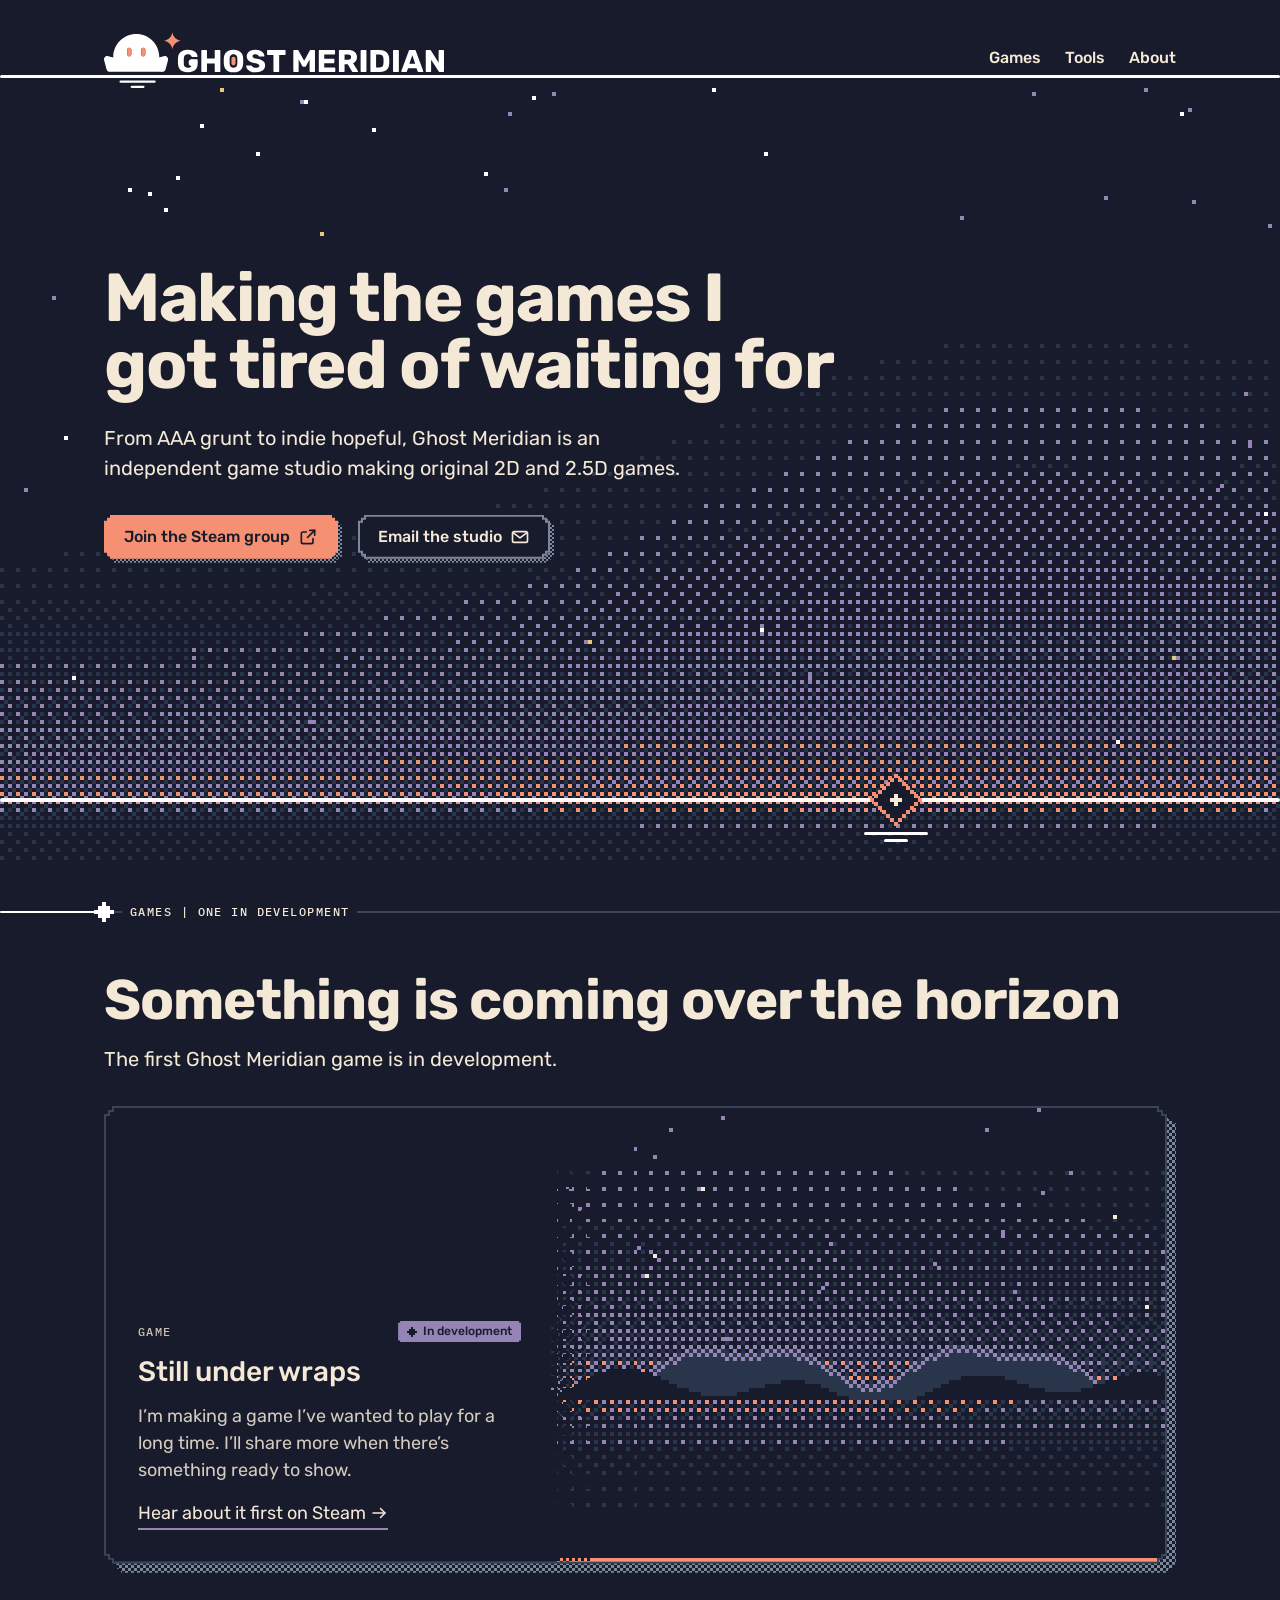
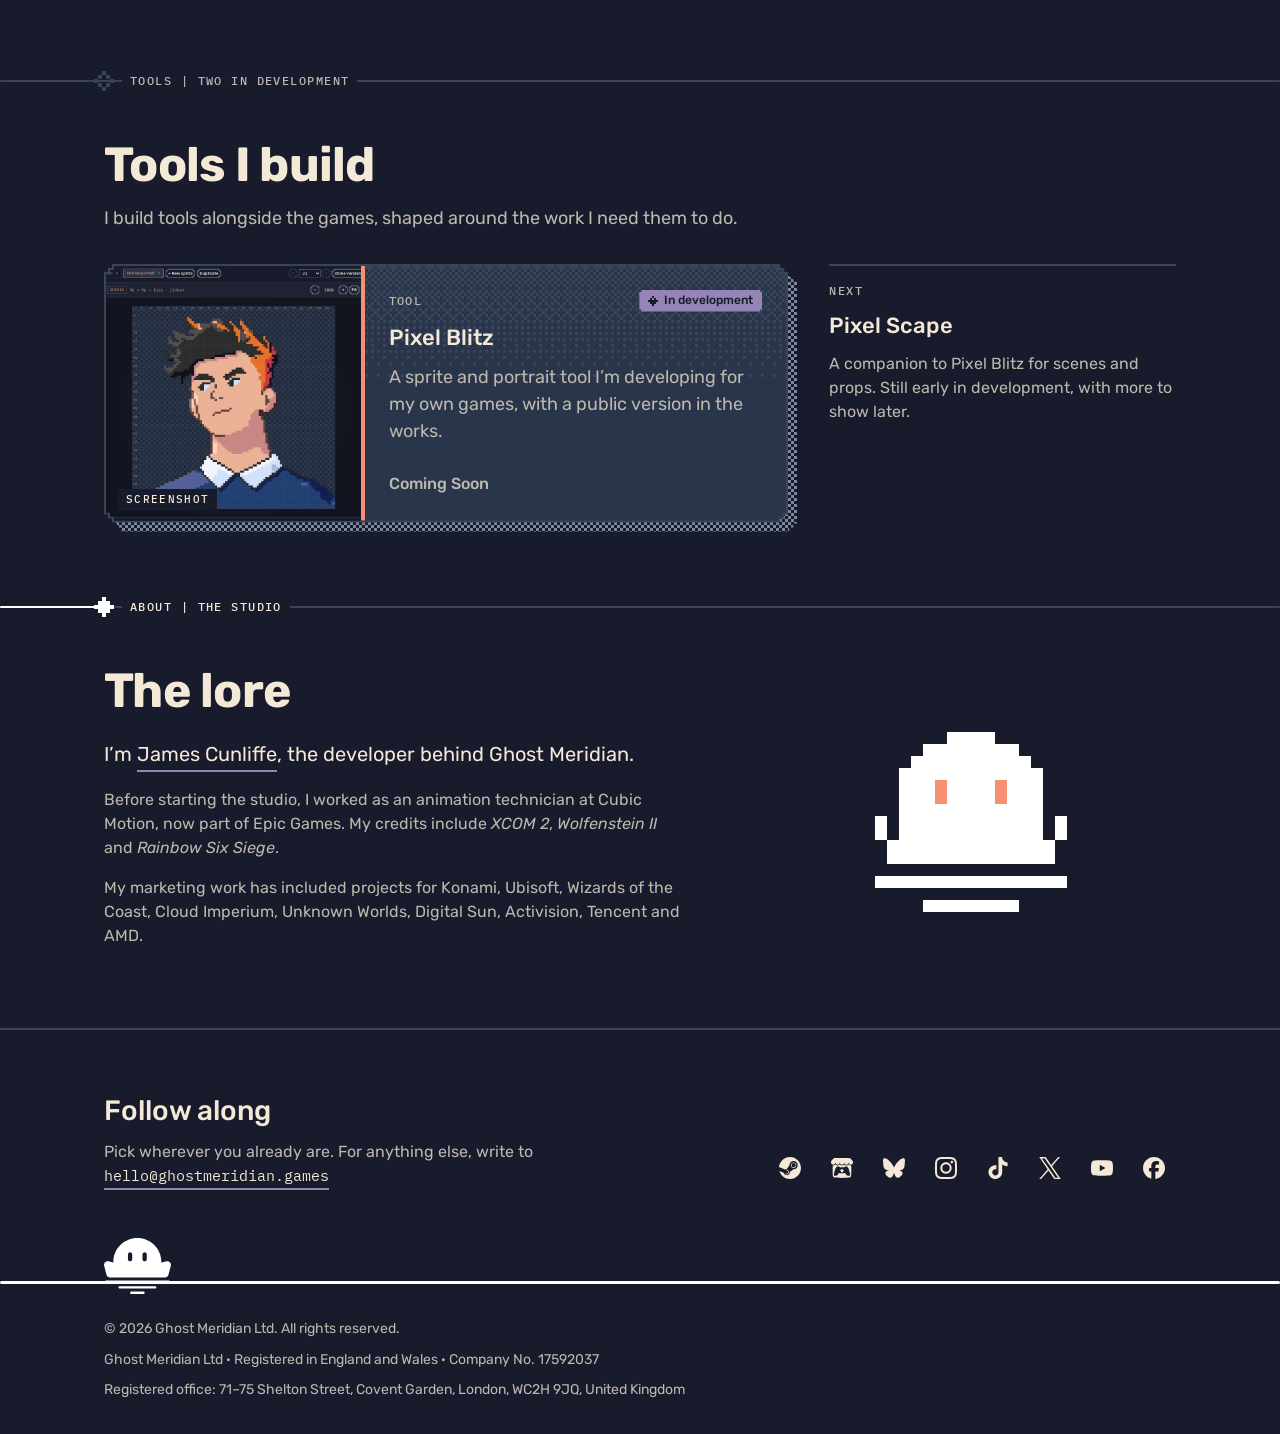
==== commit f8234bf4: "feat(site): add founder copy and company details Refresh the studio voice and temporarily replace th" ====
--- a/index.html
+++ b/index.html
@@ -4,12 +4,12 @@
 <meta charset="utf-8">
 <meta name="viewport" content="width=device-width, initial-scale=1, viewport-fit=cover">
 <title>Ghost Meridian</title>
-<meta name="description" content="Ghost Meridian is an independent game studio making original 2D and 2.5D games. Our first game is in development.">
+<meta name="description" content="Ghost Meridian is an independent game studio making original 2D and 2.5D games. The first game is in development.">
 <meta name="theme-color" content="#171B2B">
 <meta property="og:type" content="website">
 <meta property="og:url" content="https://ghostmeridian.games/">
 <meta property="og:title" content="Ghost Meridian">
-<meta property="og:description" content="An independent game studio making original 2D and 2.5D games. Our first game is in development.">
+<meta property="og:description" content="An independent game studio making original 2D and 2.5D games. The first game is in development.">
 <meta property="og:image" content="https://ghostmeridian.games/assets/img/og-image.png">
 <meta property="og:image:width" content="1200">
 <meta property="og:image:height" content="630">
@@ -50,10 +50,10 @@
     <canvas class="hero-layer" id="stars" aria-hidden="true"></canvas>
     <canvas class="hero-layer" id="haze" aria-hidden="true"></canvas>
     <div class="hero-copy wrap">
-      <h1 class="hero-title" id="hero-title">The games you wish someone made</h1>
-      <p class="hero-lead">Ghost Meridian is an independent game studio making original 2D and 2.5D games. Our first game is in development.</p>
+      <h1 class="hero-title" id="hero-title">Making the games I got tired of waiting for</h1>
+      <p class="hero-lead">From AAA grunt to indie hopeful, Ghost Meridian is an independent game studio making original 2D and 2.5D games.</p>
       <div class="hero-actions">
-        <a class="gm-button gm-button-primary" href="https://steamcommunity.com/groups/GhostMeridianGames" rel="me"><span class="gm-button-shadow" aria-hidden="true"></span><span class="gm-button-face" aria-hidden="true"></span><span class="gm-button-edge" aria-hidden="true"></span><span class="gm-button-label"><span>Join our Steam group</span><span class="gm-button-after"><svg xmlns="http://www.w3.org/2000/svg" viewBox="0 0 24 24" width="20" height="20" fill="none" stroke="currentColor" stroke-width="2" stroke-linecap="round" stroke-linejoin="round" class="gm-icon" focusable="false" aria-hidden="true"><path d="M14 4h6v6"></path><path d="M20 4l-8.5 8.5"></path><path d="M18 14v4a2 2 0 0 1-2 2H6a2 2 0 0 1-2-2V8a2 2 0 0 1 2-2h4"></path></svg></span></span></a>
+        <a class="gm-button gm-button-primary" href="https://steamcommunity.com/groups/GhostMeridianGames" rel="me"><span class="gm-button-shadow" aria-hidden="true"></span><span class="gm-button-face" aria-hidden="true"></span><span class="gm-button-edge" aria-hidden="true"></span><span class="gm-button-label"><span>Join the Steam group</span><span class="gm-button-after"><svg xmlns="http://www.w3.org/2000/svg" viewBox="0 0 24 24" width="20" height="20" fill="none" stroke="currentColor" stroke-width="2" stroke-linecap="round" stroke-linejoin="round" class="gm-icon" focusable="false" aria-hidden="true"><path d="M14 4h6v6"></path><path d="M20 4l-8.5 8.5"></path><path d="M18 14v4a2 2 0 0 1-2 2H6a2 2 0 0 1-2-2V8a2 2 0 0 1 2-2h4"></path></svg></span></span></a>
         <a class="gm-button gm-button-secondary" href="mailto:hello@ghostmeridian.games"><span class="gm-button-shadow" aria-hidden="true"></span><span class="gm-button-face" aria-hidden="true"></span><span class="gm-button-edge" aria-hidden="true"></span><span class="gm-button-label"><span>Email the studio</span><span class="gm-button-after"><svg xmlns="http://www.w3.org/2000/svg" viewBox="0 0 24 24" width="20" height="20" fill="none" stroke="currentColor" stroke-width="2" stroke-linecap="round" stroke-linejoin="round" class="gm-icon" focusable="false" aria-hidden="true"><rect x="3" y="5.5" width="18" height="13" rx="2"></rect><path d="m4 7 8 6 8-6"></path></svg></span></span></a>
       </div>
     </div>
@@ -72,7 +72,7 @@
     <div class="wrap">
       <div class="section-head">
         <h2 class="section-title" id="games-title">Something is coming over the horizon</h2>
-        <p class="section-lead">One game, for now. We'll show more of it once there's something worth showing.</p>
+        <p class="section-lead">The first Ghost Meridian game is in development.</p>
       </div>
       <article class="gm-card gm-card-banner gm-card-hover">
         <div class="gm-card-frame">
@@ -85,8 +85,8 @@
                 <span class="gm-eyebrow">Game</span>
                 <span class="gm-tag gm-tag-lilac gm-tag-in-development gm-tag-live"><svg class="gm-tag-marker" viewBox="0 0 5 5" aria-hidden="true"><rect x="2" y="0" width="1" height="1"></rect><rect x="1" y="1" width="1" height="1"></rect><rect x="3" y="1" width="1" height="1"></rect><rect x="0" y="2" width="1" height="1"></rect><rect x="4" y="2" width="1" height="1"></rect><rect x="1" y="3" width="1" height="1"></rect><rect x="3" y="3" width="1" height="1"></rect><rect x="2" y="4" width="1" height="1"></rect><rect class="r3" x="2" y="3" width="1" height="1"></rect><rect class="r2" x="1" y="2" width="1" height="1"></rect><rect class="r2" x="2" y="2" width="1" height="1"></rect><rect class="r2" x="3" y="2" width="1" height="1"></rect><rect class="r1" x="2" y="1" width="1" height="1"></rect></svg><span>In development</span></span>
               </div>
-              <h3 class="gm-card-title">It's pretty good already</h3>
-              <div class="gm-card-text"><p>We've all been waiting for this one for a long, long time. We're playing it, breaking it, and making it as good as can be.</p></div>
+              <h3 class="gm-card-title">Still under wraps</h3>
+              <div class="gm-card-text"><p>I’m making a game I’ve wanted to play for a long time. I’ll share more when there’s something ready to show.</p></div>
               <a class="gm-card-cta gm-link" href="https://steamcommunity.com/groups/GhostMeridianGames" rel="me">Hear about it first on Steam<svg xmlns="http://www.w3.org/2000/svg" viewBox="0 0 24 24" width="18" height="18" fill="none" stroke="currentColor" stroke-width="2" stroke-linecap="round" stroke-linejoin="round" class="gm-icon" focusable="false" aria-hidden="true"><path d="M4 12h16"></path><path d="m14 6 6 6-6 6"></path></svg></a>
             </div>
           </div>
@@ -99,11 +99,11 @@
     <div class="spine" aria-hidden="true"><span class="spine-line"></span><span class="spine-lit"></span><span class="spine-mark"><svg class="gm-tag-marker" viewBox="0 0 5 5" aria-hidden="true"><rect x="2" y="0" width="1" height="1"></rect><rect x="1" y="1" width="1" height="1"></rect><rect x="3" y="1" width="1" height="1"></rect><rect x="0" y="2" width="1" height="1"></rect><rect x="4" y="2" width="1" height="1"></rect><rect x="1" y="3" width="1" height="1"></rect><rect x="3" y="3" width="1" height="1"></rect><rect x="2" y="4" width="1" height="1"></rect><rect class="r3" x="2" y="3" width="1" height="1"></rect><rect class="r2" x="1" y="2" width="1" height="1"></rect><rect class="r2" x="2" y="2" width="1" height="1"></rect><rect class="r2" x="3" y="2" width="1" height="1"></rect><rect class="r1" x="2" y="1" width="1" height="1"></rect></svg></span><span class="spine-label gm-eyebrow">Tools | Two in development</span></div>
     <div class="wrap">
       <div class="section-head">
-        <h2 class="section-title" id="tools-title">Tools we build</h2>
-        <p class="section-lead">We make our own tools as we go, shaped around how we work. When one is useful beyond the studio, we'll share it.</p>
+        <h2 class="section-title" id="tools-title">Tools I build</h2>
+        <p class="section-lead">I build tools alongside the games, shaped around the work I need them to do.</p>
       </div>
       <div class="tools-grid">
-        <article class="gm-card gm-card-side gm-card-has-media gm-card-hover">
+        <article class="gm-card gm-card-side gm-card-has-media">
           <div class="gm-card-frame">
             <div class="gm-card-inner">
               <figure class="gm-card-media gm-card-media-line" style="aspect-ratio:1 / 1">
@@ -116,8 +116,8 @@
                   <span class="gm-tag gm-tag-lilac gm-tag-in-development gm-tag-still"><svg class="gm-tag-marker" viewBox="0 0 5 5" aria-hidden="true"><rect x="2" y="0" width="1" height="1"></rect><rect x="1" y="1" width="1" height="1"></rect><rect x="3" y="1" width="1" height="1"></rect><rect x="0" y="2" width="1" height="1"></rect><rect x="4" y="2" width="1" height="1"></rect><rect x="1" y="3" width="1" height="1"></rect><rect x="3" y="3" width="1" height="1"></rect><rect x="2" y="4" width="1" height="1"></rect><rect class="r3" x="2" y="3" width="1" height="1"></rect><rect class="r2" x="1" y="2" width="1" height="1"></rect><rect class="r2" x="2" y="2" width="1" height="1"></rect><rect class="r2" x="3" y="2" width="1" height="1"></rect><rect class="r1" x="2" y="1" width="1" height="1"></rect></svg><span>In development</span></span>
                 </div>
                 <h3 class="gm-card-title">Pixel Blitz</h3>
-                <div class="gm-card-text"><p>Our sprite and portrait tool. Convert an image to pixel art, then draw, rig and animate it, and build characters from a shared library of parts.</p></div>
-                <a class="gm-card-cta gm-link" href="/pixelblitz/">See Pixel Blitz<svg xmlns="http://www.w3.org/2000/svg" viewBox="0 0 24 24" width="18" height="18" fill="none" stroke="currentColor" stroke-width="2" stroke-linecap="round" stroke-linejoin="round" class="gm-icon" focusable="false" aria-hidden="true"><path d="M4 12h16"></path><path d="m14 6 6 6-6 6"></path></svg></a>
+                <div class="gm-card-text"><p>A sprite and portrait tool I’m developing for my own games, with a public version in the works.</p></div>
+                <span class="gm-card-status">Coming Soon</span>
               </div>
             </div>
           </div>
@@ -125,7 +125,7 @@
         <div class="tools-next">
           <div class="tools-next-top"><span class="gm-eyebrow">Next</span></div>
           <h3 class="tools-next-title">Pixel Scape</h3>
-          <p>A companion to Pixel Blitz for places rather than people: scenes, props and a library of pieces sized to sit alongside our characters. Nothing to show yet.</p>
+          <p>A companion to Pixel Blitz for scenes and props. Still early in development, with more to show later.</p>
         </div>
       </div>
     </div>
@@ -136,9 +136,9 @@
     <div class="wrap about">
       <div class="about-text">
         <h2 class="section-title" id="about-title">The lore</h2>
-        <p class="about-lead">Ghost Meridian makes games for players still waiting for someone to bring their kind of game back, or take it somewhere new.</p>
-        <p>Founded by <a class="gm-link" href="https://www.imdb.com/name/nm6382359/">James Cunliffe</a>, the studio draws on his experience in both game production and marketing. James previously worked as an animation technician at Cubic Motion, now part of Epic Games, and his credits include <i>XCOM 2</i>, <i>Wolfenstein II</i> and <i>Rainbow Six Siege</i>.</p>
-        <p>His marketing work has included projects for Konami, Ubisoft, Wizards of the Coast, Cloud Imperium, Unknown Worlds, Digital Sun, Activision, Tencent, and AMD.</p>
+        <p class="about-lead">I’m <a class="gm-link" href="https://www.imdb.com/name/nm6382359/">James Cunliffe</a>, the developer behind Ghost Meridian.</p>
+        <p>Before starting the studio, I worked as an animation technician at Cubic Motion, now part of Epic Games. My credits include <i>XCOM 2</i>, <i>Wolfenstein II</i> and <i>Rainbow Six Siege</i>.</p>
+        <p>My marketing work has included projects for Konami, Ubisoft, Wizards of the Coast, Cloud Imperium, Unknown Worlds, Digital Sun, Activision, Tencent and AMD.</p>
       </div>
       <figure class="about-art" aria-hidden="true">
         <svg class="gm-ghost" id="ghost" viewBox="0 0 16 16" width="192" height="192" shape-rendering="crispEdges">
@@ -169,7 +169,11 @@
   <div class="gm-masthead foot-mast wrap">
     <span class="gm-masthead-line" aria-hidden="true"></span>
     <span class="foot-ident"><svg xmlns="http://www.w3.org/2000/svg" viewBox="0 0 203.25 169.94" aria-hidden="true" class="gm-logo" focusable="false"><g class="gm-logo-ink"><path d="M28.47,72.8C28.47,32.59,61.07,0,101.27,0s72.8,32.59,72.8,72.8c0,21.06,5.15,38.38,9.36,46.8H19.11c4.21-8.42,9.36-25.74,9.36-46.8ZM72.67,50.05v14.3c0,3.59,2.91,6.5,6.5,6.5s6.5-2.91,6.5-6.5v-14.3c0-3.59-2.91-6.5-6.5-6.5s-6.5,2.91-6.5,6.5ZM116.87,50.05v14.3c0,3.59,2.91,6.5,6.5,6.5s6.5-2.91,6.5-6.5v-14.3c0-3.59-2.91-6.5-6.5-6.5s-6.5,2.91-6.5,6.5Z" fill-rule="evenodd"></path><rect x="2.47" y="128.7" width="197.6" height="8.32" rx="4.16" ry="4.16"></rect><rect x="44.07" y="146.2" width="114.4" height="7.28" rx="3.64" ry="3.64"></rect><rect x="79.17" y="162.66" width="44.2" height="7.28" rx="3.64" ry="3.64"></rect><path d="M189.06,70.67l-26.79,7.18c-8.37,2.24-11.18,12.71-5.05,18.84l19.61,19.61c6.13,6.13,16.6,3.33,18.84-5.05l7.18-26.79c2.24-8.37-5.42-16.04-13.79-13.79Z"></path><path d="M.4,84.46l7.18,26.79c2.24,8.37,12.71,11.18,18.84,5.05l19.61-19.61c6.13-6.13,3.33-16.6-5.05-18.84l-26.79-7.18c-8.37-2.24-16.04,5.42-13.79,13.79Z"></path></g><g class="gm-logo-accent"></g></svg></span>
-    <div class="foot-meta"><span>© 2026 Ghost Meridian</span></div>
+  </div>
+  <div class="wrap foot-legal">
+    <p>© 2026 Ghost Meridian Ltd. All rights reserved.</p>
+    <p>Ghost Meridian Ltd · Registered in England and Wales · Company No. 17592037</p>
+    <p>Registered office: 71–75 Shelton Street, Covent Garden, London, WC2H 9JQ, United Kingdom</p>
   </div>
 </footer>
 
--- a/assets/css/home.css
+++ b/assets/css/home.css
@@ -120,6 +120,18 @@
 .foot-ident .gm-logo { width: auto; height: var(--gm-logo-h); }
 .foot-meta { position: relative; display: flex; flex-wrap: wrap; align-items: center; justify-content: flex-end; gap: var(--space-1) var(--space-4); min-height: 40px; padding-top: 2px; font: 400 13px/1.5 var(--font-mono); letter-spacing: .04em; color: var(--ink-muted); text-transform: uppercase; }
 
+/* Legal block under the footer line: readable sentence case, wraps naturally */
+.foot-legal { padding-top: var(--space-6); }
+.foot-legal p { margin: 0 0 var(--space-2); max-width: 48em; font: 400 14px/1.6 var(--font-sans); color: var(--ink-muted); overflow-wrap: anywhere; }
+.foot-legal p:last-child { margin-bottom: 0; }
+
+/* Non-interactive status line on a card that does not link anywhere yet */
+.gm-card-status { display: block; margin-top: var(--space-4); font: 500 16px/1.4 var(--font-sans); color: var(--ink-muted); }
+
+/* Temporary Pixel Blitz holding page */
+.holding-main { display: flex; flex-direction: column; align-items: flex-start; padding-block: var(--space-16) var(--space-24); min-height: 50svh; }
+.holding-main .hero-lead { max-width: 30em; }
+
 @media (max-width: 899px) {
   .tools-grid { grid-template-columns: minmax(0, 1fr); }
   .about { grid-template-columns: minmax(0, 1fr); }
